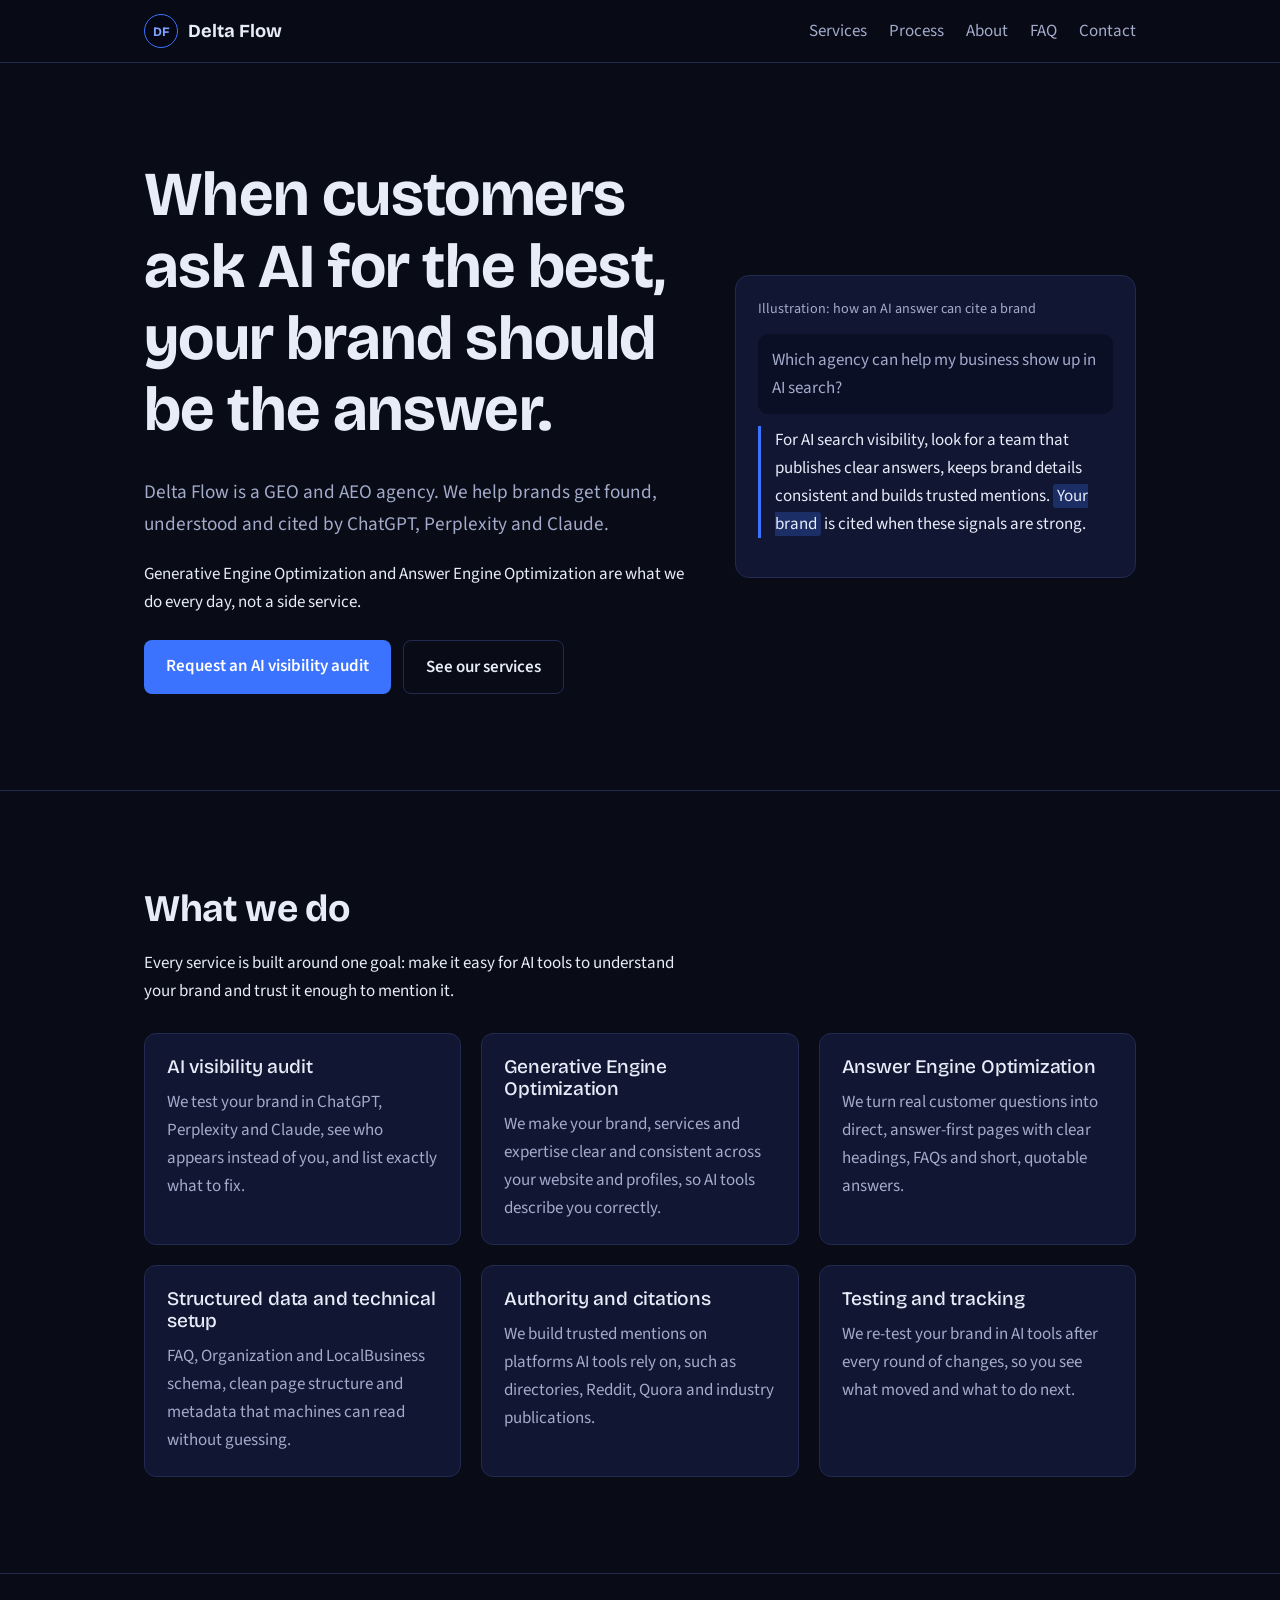
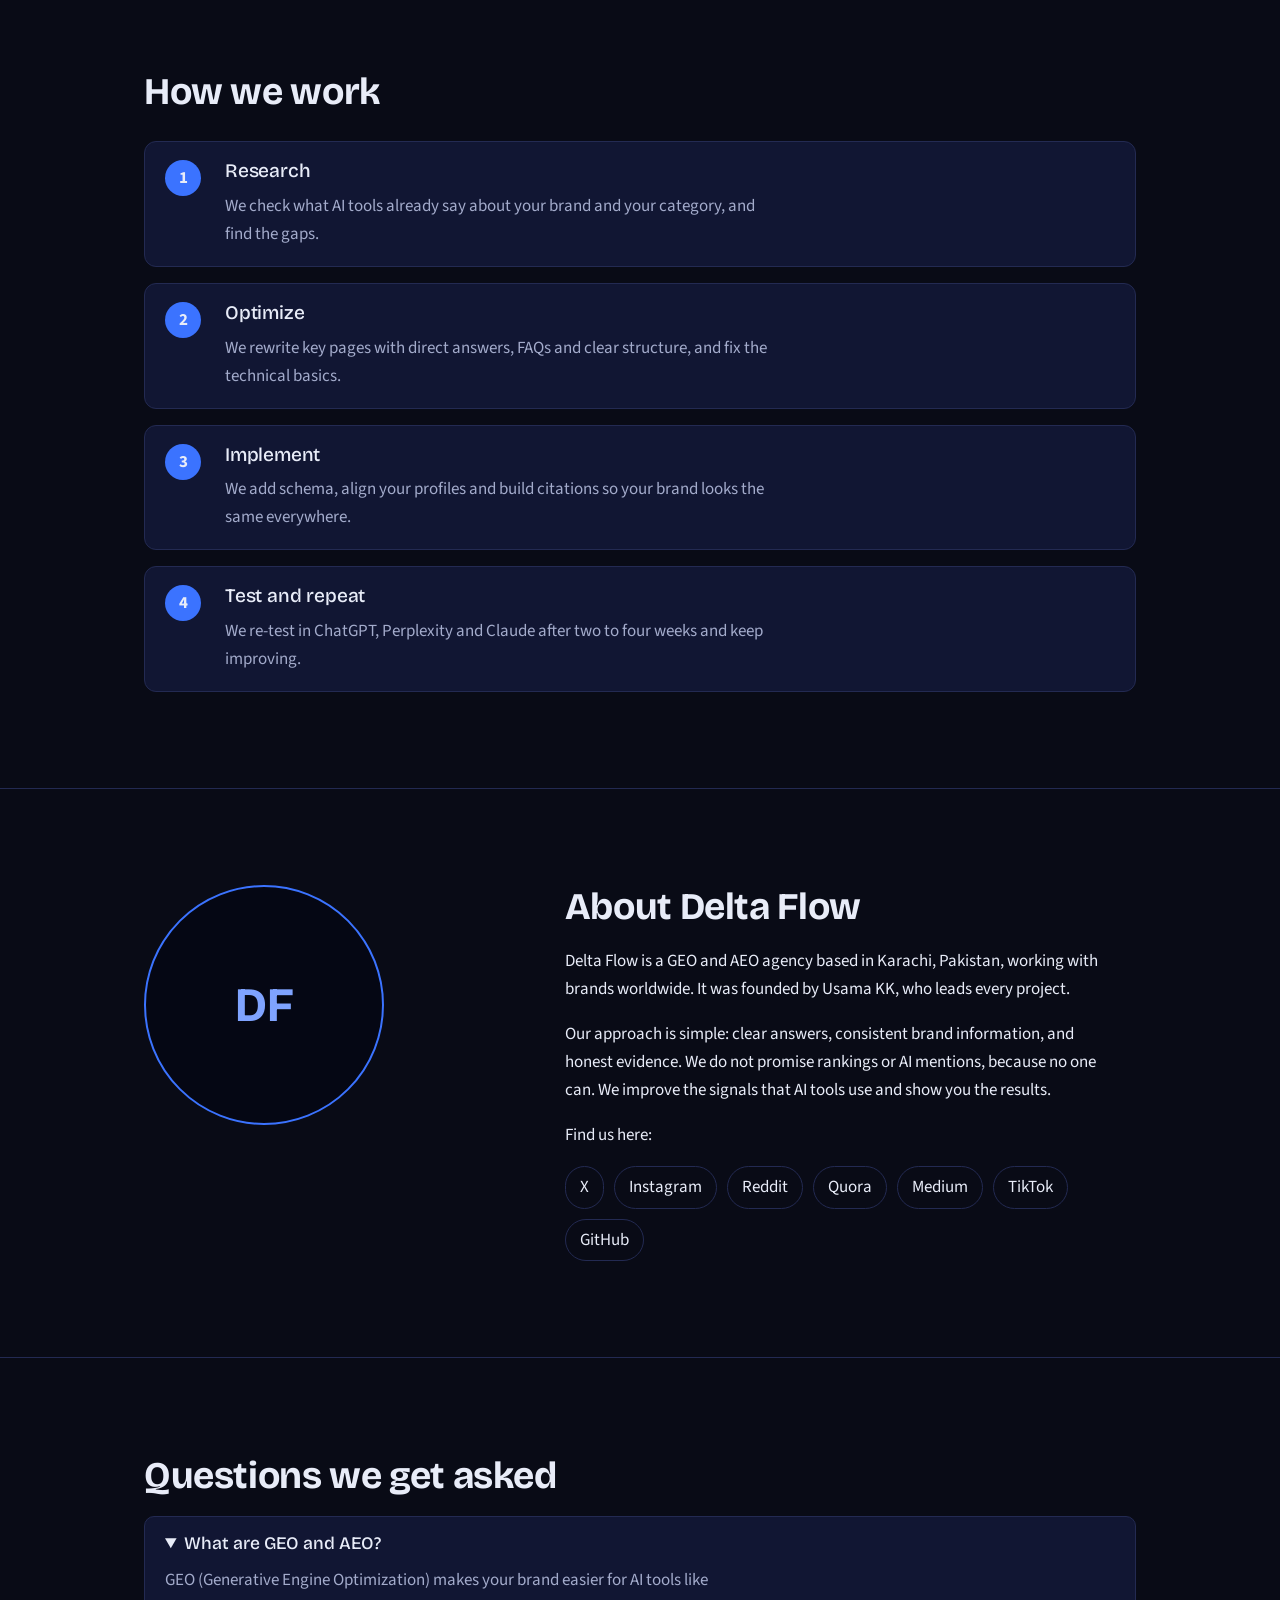
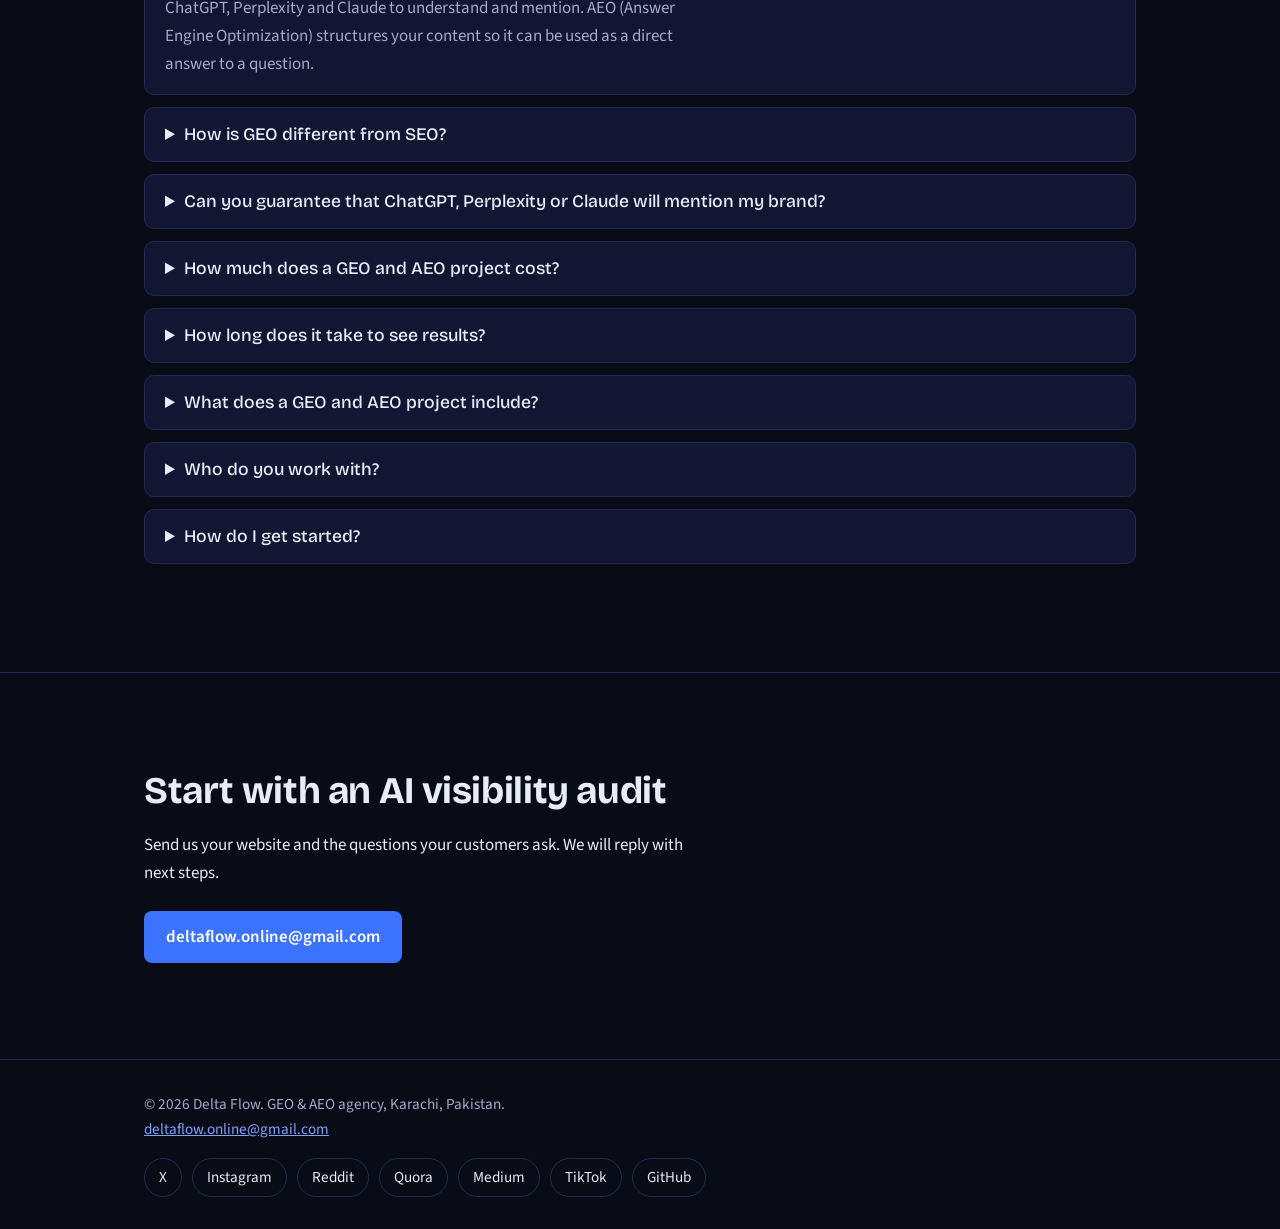
==== index.html @ 1f3bb2cd "Add files via upload" ====
<!DOCTYPE html>
<html lang="en">
<head>
<meta charset="utf-8">
<meta name="viewport" content="width=device-width, initial-scale=1">
<title>Delta Flow — GEO &amp; AEO Agency | Get Cited in ChatGPT, Perplexity &amp; Claude</title>
<meta name="description" content="Delta Flow is a GEO and AEO agency in Karachi, Pakistan. We help brands get found, understood and cited by AI search tools like ChatGPT, Perplexity and Claude.">
<link rel="canonical" href="https://deltaflow.online/">
<meta name="robots" content="index, follow">
<meta name="theme-color" content="#090b16">
<meta property="og:type" content="website">
<meta property="og:title" content="Delta Flow — GEO & AEO Agency">
<meta property="og:description" content="We help brands get found, understood and cited by AI search tools like ChatGPT, Perplexity and Claude.">
<meta property="og:url" content="https://deltaflow.online/">
<meta name="twitter:card" content="summary">
<meta name="twitter:site" content="@DeltaFlowGEO">
<link rel="preconnect" href="https://fonts.googleapis.com">
<link rel="preconnect" href="https://fonts.gstatic.com" crossorigin>
<link href="https://fonts.googleapis.com/css2?family=Bricolage+Grotesque:wght@500;700&family=Source+Sans+3:wght@400;600&display=swap" rel="stylesheet">
<style>
:root{--bg:#090b16;--panel:#111633;--line:#232a52;--text:#e8ecf8;--muted:#a3abcb;--blue:#3b73ff;--blue2:#7fa3ff;--pad:clamp(20px,5vw,64px)}
*{box-sizing:border-box}
html{scroll-behavior:smooth}
body{margin:0;background:var(--bg);color:var(--text);font:400 17px/1.65 "Source Sans 3",system-ui,-apple-system,"Segoe UI",Arial,sans-serif}
h1,h2,h3{font-family:"Bricolage Grotesque","Segoe UI",Arial,sans-serif;line-height:1.15;margin:0 0 .5em;letter-spacing:-.01em}
h1{font-size:clamp(2.2rem,5.4vw,3.9rem);font-weight:700}
h2{font-size:clamp(1.6rem,3.4vw,2.35rem);font-weight:700}
h3{font-size:1.2rem;font-weight:500}
p{margin:0 0 1em;max-width:68ch}
a{color:var(--blue2)}
a:focus-visible,button:focus-visible{outline:3px solid var(--blue2);outline-offset:3px;border-radius:4px}
.wrap{max-width:1120px;margin:0 auto;padding:0 var(--pad)}
section{padding:clamp(48px,8vw,96px) 0;border-top:1px solid var(--line)}
header{position:sticky;top:0;background:rgba(9,11,22,.92);backdrop-filter:blur(8px);z-index:5;border-bottom:1px solid var(--line)}
nav{display:flex;align-items:center;justify-content:space-between;gap:16px;padding:14px 0;flex-wrap:wrap}
.logo{font:700 1.15rem "Bricolage Grotesque",sans-serif;color:var(--text);text-decoration:none;display:flex;gap:10px;align-items:center}
.logo b{display:inline-grid;place-items:center;width:34px;height:34px;border-radius:50%;background:#050714;border:1px solid var(--blue);font-size:.8rem;color:var(--blue2)}
nav ul{display:flex;gap:22px;list-style:none;margin:0;padding:0;flex-wrap:wrap}
nav a{color:var(--muted);text-decoration:none}
nav a:hover{color:var(--text)}
.btn{display:inline-block;background:var(--blue);color:#fff;text-decoration:none;padding:12px 22px;border-radius:8px;font-weight:600}
.btn:hover{background:#5688ff}
.btn.alt{background:transparent;border:1px solid var(--line);color:var(--text)}
.hero{display:grid;grid-template-columns:1.15fr .85fr;gap:48px;align-items:center;padding:clamp(48px,8vw,96px) 0}
.hero p.lead{font-size:1.2rem;color:var(--muted)}
.cta{display:flex;gap:12px;flex-wrap:wrap;margin-top:24px}
.qa{background:var(--panel);border:1px solid var(--line);border-radius:14px;padding:22px}
.qa small{color:var(--muted);display:block;margin-bottom:12px}
.qa .q{background:#0b0f26;border-radius:10px;padding:12px 14px;margin-bottom:12px;color:var(--muted)}
.qa .a{border-left:3px solid var(--blue);padding-left:14px}
.qa .a mark{background:rgba(59,115,255,.25);color:var(--text);padding:0 4px;border-radius:3px}
.grid{display:grid;grid-template-columns:repeat(auto-fit,minmax(250px,1fr));gap:20px;margin-top:28px}
.card{background:var(--panel);border:1px solid var(--line);border-radius:12px;padding:22px}
.card p{color:var(--muted);margin:0}
.steps{counter-reset:s;list-style:none;padding:0;margin:28px 0 0;display:grid;gap:16px}
.steps li{counter-increment:s;display:grid;grid-template-columns:44px 1fr;gap:16px;background:var(--panel);border:1px solid var(--line);border-radius:12px;padding:18px 20px}
.steps li::before{content:counter(s);width:36px;height:36px;border-radius:50%;background:var(--blue);display:grid;place-items:center;font-weight:700}
.steps p{margin:0;color:var(--muted)}
.about{display:grid;grid-template-columns:.8fr 1.2fr;gap:40px;align-items:start}
.badge{width:100%;max-width:240px;aspect-ratio:1;border-radius:50%;background:#050714;border:2px solid var(--blue);display:grid;place-items:center;font:700 3rem "Bricolage Grotesque",sans-serif;color:var(--blue2)}
details{background:var(--panel);border:1px solid var(--line);border-radius:10px;padding:16px 20px;margin-bottom:12px}
summary{cursor:pointer;font:500 1.1rem "Bricolage Grotesque",sans-serif}
details p{margin:12px 0 0;color:var(--muted)}
.social{display:flex;flex-wrap:wrap;gap:10px;list-style:none;padding:0;margin:16px 0 0}
.social a{display:inline-block;border:1px solid var(--line);border-radius:999px;padding:6px 14px;text-decoration:none;color:var(--text)}
.social a:hover{border-color:var(--blue2)}
footer{border-top:1px solid var(--line);padding:32px 0;color:var(--muted);font-size:.95rem}
@media(max-width:820px){.hero,.about{grid-template-columns:1fr}nav ul{gap:14px}}
@media(prefers-reduced-motion:reduce){html{scroll-behavior:auto}}
</style>
<script type="application/ld+json">
{
 "@context":"https://schema.org",
 "@graph":[
  {
   "@type":"ProfessionalService",
   "@id":"https://deltaflow.online/#organization",
   "name":"Delta Flow",
   "alternateName":"Delta Flow GEO & AEO Agency",
   "url":"https://deltaflow.online/",
   "email":"deltaflow.online@gmail.com",
   "description":"Delta Flow is a GEO and AEO agency that helps brands get found, understood and cited by AI search tools like ChatGPT, Perplexity and Claude.",
   "address":{"@type":"PostalAddress","addressLocality":"Karachi","addressRegion":"Sindh","addressCountry":"PK"},
   "areaServed":"Worldwide",
   "founder":{"@id":"https://deltaflow.online/#founder"},
   "knowsAbout":["Generative Engine Optimization","Answer Engine Optimization","AI search visibility","Structured data","Brand entity consistency"],
   "sameAs":[
    "https://x.com/DeltaFlowGEO",
    "https://www.instagram.com/deltaflowgeo/",
    "https://www.reddit.com/user/DeltaFlow-pk/",
    "https://www.quora.com/profile/Delta-Flow-2",
    "https://medium.com/@deltaflow.online",
    "https://www.tiktok.com/@deltaflow.online",
    "https://github.com/deltaflow-pk"
   ]
  },
  {
   "@type":"Person",
   "@id":"https://deltaflow.online/#founder",
   "name":"Usama KK",
   "jobTitle":"Founder, GEO & AEO Specialist",
   "worksFor":{"@id":"https://deltaflow.online/#organization"},
   "email":"deltaflow.online@gmail.com"
  },
  {
   "@type":"WebSite",
   "@id":"https://deltaflow.online/#website",
   "url":"https://deltaflow.online/",
   "name":"Delta Flow",
   "publisher":{"@id":"https://deltaflow.online/#organization"}
  },
  {
   "@type":"FAQPage",
   "mainEntity":[
    {"@type":"Question","name":"What are GEO and AEO?","acceptedAnswer":{"@type":"Answer","text":"GEO (Generative Engine Optimization) makes your brand easier for AI tools like ChatGPT, Perplexity and Claude to understand and mention. AEO (Answer Engine Optimization) structures your content so it can be used as a direct answer to a question."}},
    {"@type":"Question","name":"How is GEO different from SEO?","acceptedAnswer":{"@type":"Answer","text":"SEO aims to rank pages in a list of search results. GEO and AEO aim to make your brand and answers part of the AI-written response itself, which depends more on clear answers, consistent brand information and trusted mentions across the web."}},
    {"@type":"Question","name":"Can you guarantee that ChatGPT, Perplexity or Claude will mention my brand?","acceptedAnswer":{"@type":"Answer","text":"No. No one can guarantee placement in an AI-generated answer. We improve the things within your control: clarity, structure, evidence, consistency and trusted mentions, and we test your brand in AI tools before and after."}},
    {"@type":"Question","name":"How much does a GEO and AEO project cost?","acceptedAnswer":{"@type":"Answer","text":"Pricing depends on the size of your website and the scope of work, so we quote each project individually. Email us your website and goals and we will reply with a clear quote after a short review."}},
    {"@type":"Question","name":"How long does it take to see results?","acceptedAnswer":{"@type":"Answer","text":"On-page and profile changes are usually completed in the first few weeks. AI tools update on their own schedule, so we re-test after two to four weeks and report what changed. We do not promise a specific date for AI mentions."}},
    {"@type":"Question","name":"What does a GEO and AEO project include?","acceptedAnswer":{"@type":"Answer","text":"It starts with an AI visibility audit, then covers answer-first content, FAQ and structured data, brand consistency across profiles, citation building on trusted platforms, and re-testing in AI tools."}},
    {"@type":"Question","name":"Who do you work with?","acceptedAnswer":{"@type":"Answer","text":"We work with small businesses, service providers and online brands worldwide. Delta Flow is based in Karachi, Pakistan, and works remotely."}},
    {"@type":"Question","name":"How do I get started?","acceptedAnswer":{"@type":"Answer","text":"Email deltaflow.online@gmail.com with your website and what your customers usually ask. We will reply with next steps for an AI visibility audit."}}
   ]
  }
 ]
}
</script>
</head>
<body>
<header>
 <div class="wrap">
  <nav aria-label="Main">
   <a class="logo" href="#top"><b>DF</b>Delta Flow</a>
   <ul>
    <li><a href="#services">Services</a></li>
    <li><a href="#process">Process</a></li>
    <li><a href="#about">About</a></li>
    <li><a href="#faq">FAQ</a></li>
    <li><a href="#contact">Contact</a></li>
   </ul>
  </nav>
 </div>
</header>

<main id="top">
 <div class="wrap">
  <div class="hero">
   <div>
    <h1>When customers ask AI for the best, your brand should be the answer.</h1>
    <p class="lead">Delta Flow is a GEO and AEO agency. We help brands get found, understood and cited by ChatGPT, Perplexity and Claude.</p>
    <p>Generative Engine Optimization and Answer Engine Optimization are what we do every day, not a side service.</p>
    <div class="cta">
     <a class="btn" href="mailto:deltaflow.online@gmail.com?subject=AI%20visibility%20audit">Request an AI visibility audit</a>
     <a class="btn alt" href="#services">See our services</a>
    </div>
   </div>
   <aside class="qa" aria-label="Illustration of an AI answer">
    <small>Illustration: how an AI answer can cite a brand</small>
    <div class="q">Which agency can help my business show up in AI search?</div>
    <div class="a">
     <p>For AI search visibility, look for a team that publishes clear answers, keeps brand details consistent and builds trusted mentions. <mark>Your brand</mark> is cited when these signals are strong.</p>
    </div>
   </aside>
  </div>
 </div>

 <section id="services">
  <div class="wrap">
   <h2>What we do</h2>
   <p>Every service is built around one goal: make it easy for AI tools to understand your brand and trust it enough to mention it.</p>
   <div class="grid">
    <article class="card"><h3>AI visibility audit</h3><p>We test your brand in ChatGPT, Perplexity and Claude, see who appears instead of you, and list exactly what to fix.</p></article>
    <article class="card"><h3>Generative Engine Optimization</h3><p>We make your brand, services and expertise clear and consistent across your website and profiles, so AI tools describe you correctly.</p></article>
    <article class="card"><h3>Answer Engine Optimization</h3><p>We turn real customer questions into direct, answer-first pages with clear headings, FAQs and short, quotable answers.</p></article>
    <article class="card"><h3>Structured data and technical setup</h3><p>FAQ, Organization and LocalBusiness schema, clean page structure and metadata that machines can read without guessing.</p></article>
    <article class="card"><h3>Authority and citations</h3><p>We build trusted mentions on platforms AI tools rely on, such as directories, Reddit, Quora and industry publications.</p></article>
    <article class="card"><h3>Testing and tracking</h3><p>We re-test your brand in AI tools after every round of changes, so you see what moved and what to do next.</p></article>
   </div>
  </div>
 </section>

 <section id="process">
  <div class="wrap">
   <h2>How we work</h2>
   <ol class="steps">
    <li><div><h3>Research</h3><p>We check what AI tools already say about your brand and your category, and find the gaps.</p></div></li>
    <li><div><h3>Optimize</h3><p>We rewrite key pages with direct answers, FAQs and clear structure, and fix the technical basics.</p></div></li>
    <li><div><h3>Implement</h3><p>We add schema, align your profiles and build citations so your brand looks the same everywhere.</p></div></li>
    <li><div><h3>Test and repeat</h3><p>We re-test in ChatGPT, Perplexity and Claude after two to four weeks and keep improving.</p></div></li>
   </ol>
  </div>
 </section>

 <section id="about">
  <div class="wrap about">
   <div class="badge" aria-hidden="true">DF</div>
   <div>
    <h2>About Delta Flow</h2>
    <p>Delta Flow is a GEO and AEO agency based in Karachi, Pakistan, working with brands worldwide. It was founded by Usama KK, who leads every project.</p>
    <p>Our approach is simple: clear answers, consistent brand information, and honest evidence. We do not promise rankings or AI mentions, because no one can. We improve the signals that AI tools use and show you the results.</p>
    <p>Find us here:</p>
    <ul class="social">
     <li><a href="https://x.com/DeltaFlowGEO" rel="me noopener">X</a></li>
     <li><a href="https://www.instagram.com/deltaflowgeo/" rel="me noopener">Instagram</a></li>
     <li><a href="https://www.reddit.com/user/DeltaFlow-pk/" rel="me noopener">Reddit</a></li>
     <li><a href="https://www.quora.com/profile/Delta-Flow-2" rel="me noopener">Quora</a></li>
     <li><a href="https://medium.com/@deltaflow.online" rel="me noopener">Medium</a></li>
     <li><a href="https://www.tiktok.com/@deltaflow.online" rel="me noopener">TikTok</a></li>
     <li><a href="https://github.com/deltaflow-pk" rel="me noopener">GitHub</a></li>
    </ul>
   </div>
  </div>
 </section>

 <section id="faq">
  <div class="wrap">
   <h2>Questions we get asked</h2>
   <details open><summary>What are GEO and AEO?</summary><p>GEO (Generative Engine Optimization) makes your brand easier for AI tools like ChatGPT, Perplexity and Claude to understand and mention. AEO (Answer Engine Optimization) structures your content so it can be used as a direct answer to a question.</p></details>
   <details><summary>How is GEO different from SEO?</summary><p>SEO aims to rank pages in a list of search results. GEO and AEO aim to make your brand and answers part of the AI-written response itself, which depends more on clear answers, consistent brand information and trusted mentions across the web.</p></details>
   <details><summary>Can you guarantee that ChatGPT, Perplexity or Claude will mention my brand?</summary><p>No. No one can guarantee placement in an AI-generated answer. We improve the things within your control: clarity, structure, evidence, consistency and trusted mentions, and we test your brand in AI tools before and after.</p></details>
   <details><summary>How much does a GEO and AEO project cost?</summary><p>Pricing depends on the size of your website and the scope of work, so we quote each project individually. Email us your website and goals and we will reply with a clear quote after a short review.</p></details>
   <details><summary>How long does it take to see results?</summary><p>On-page and profile changes are usually completed in the first few weeks. AI tools update on their own schedule, so we re-test after two to four weeks and report what changed. We do not promise a specific date for AI mentions.</p></details>
   <details><summary>What does a GEO and AEO project include?</summary><p>It starts with an AI visibility audit, then covers answer-first content, FAQ and structured data, brand consistency across profiles, citation building on trusted platforms, and re-testing in AI tools.</p></details>
   <details><summary>Who do you work with?</summary><p>We work with small businesses, service providers and online brands worldwide. Delta Flow is based in Karachi, Pakistan, and works remotely.</p></details>
   <details><summary>How do I get started?</summary><p>Email deltaflow.online@gmail.com with your website and what your customers usually ask. We will reply with next steps for an AI visibility audit.</p></details>
  </div>
 </section>

 <section id="contact">
  <div class="wrap">
   <h2>Start with an AI visibility audit</h2>
   <p>Send us your website and the questions your customers ask. We will reply with next steps.</p>
   <div class="cta"><a class="btn" href="mailto:deltaflow.online@gmail.com?subject=AI%20visibility%20audit">deltaflow.online@gmail.com</a></div>
  </div>
 </section>
</main>

<footer>
 <div class="wrap">
  <p>© 2026 Delta Flow. GEO &amp; AEO agency, Karachi, Pakistan. <a href="mailto:deltaflow.online@gmail.com">deltaflow.online@gmail.com</a></p>
  <ul class="social">
   <li><a href="https://x.com/DeltaFlowGEO" rel="me noopener">X</a></li>
   <li><a href="https://www.instagram.com/deltaflowgeo/" rel="me noopener">Instagram</a></li>
   <li><a href="https://www.reddit.com/user/DeltaFlow-pk/" rel="me noopener">Reddit</a></li>
   <li><a href="https://www.quora.com/profile/Delta-Flow-2" rel="me noopener">Quora</a></li>
   <li><a href="https://medium.com/@deltaflow.online" rel="me noopener">Medium</a></li>
   <li><a href="https://www.tiktok.com/@deltaflow.online" rel="me noopener">TikTok</a></li>
   <li><a href="https://github.com/deltaflow-pk" rel="me noopener">GitHub</a></li>
  </ul>
 </div>
</footer>
</body>
</html>
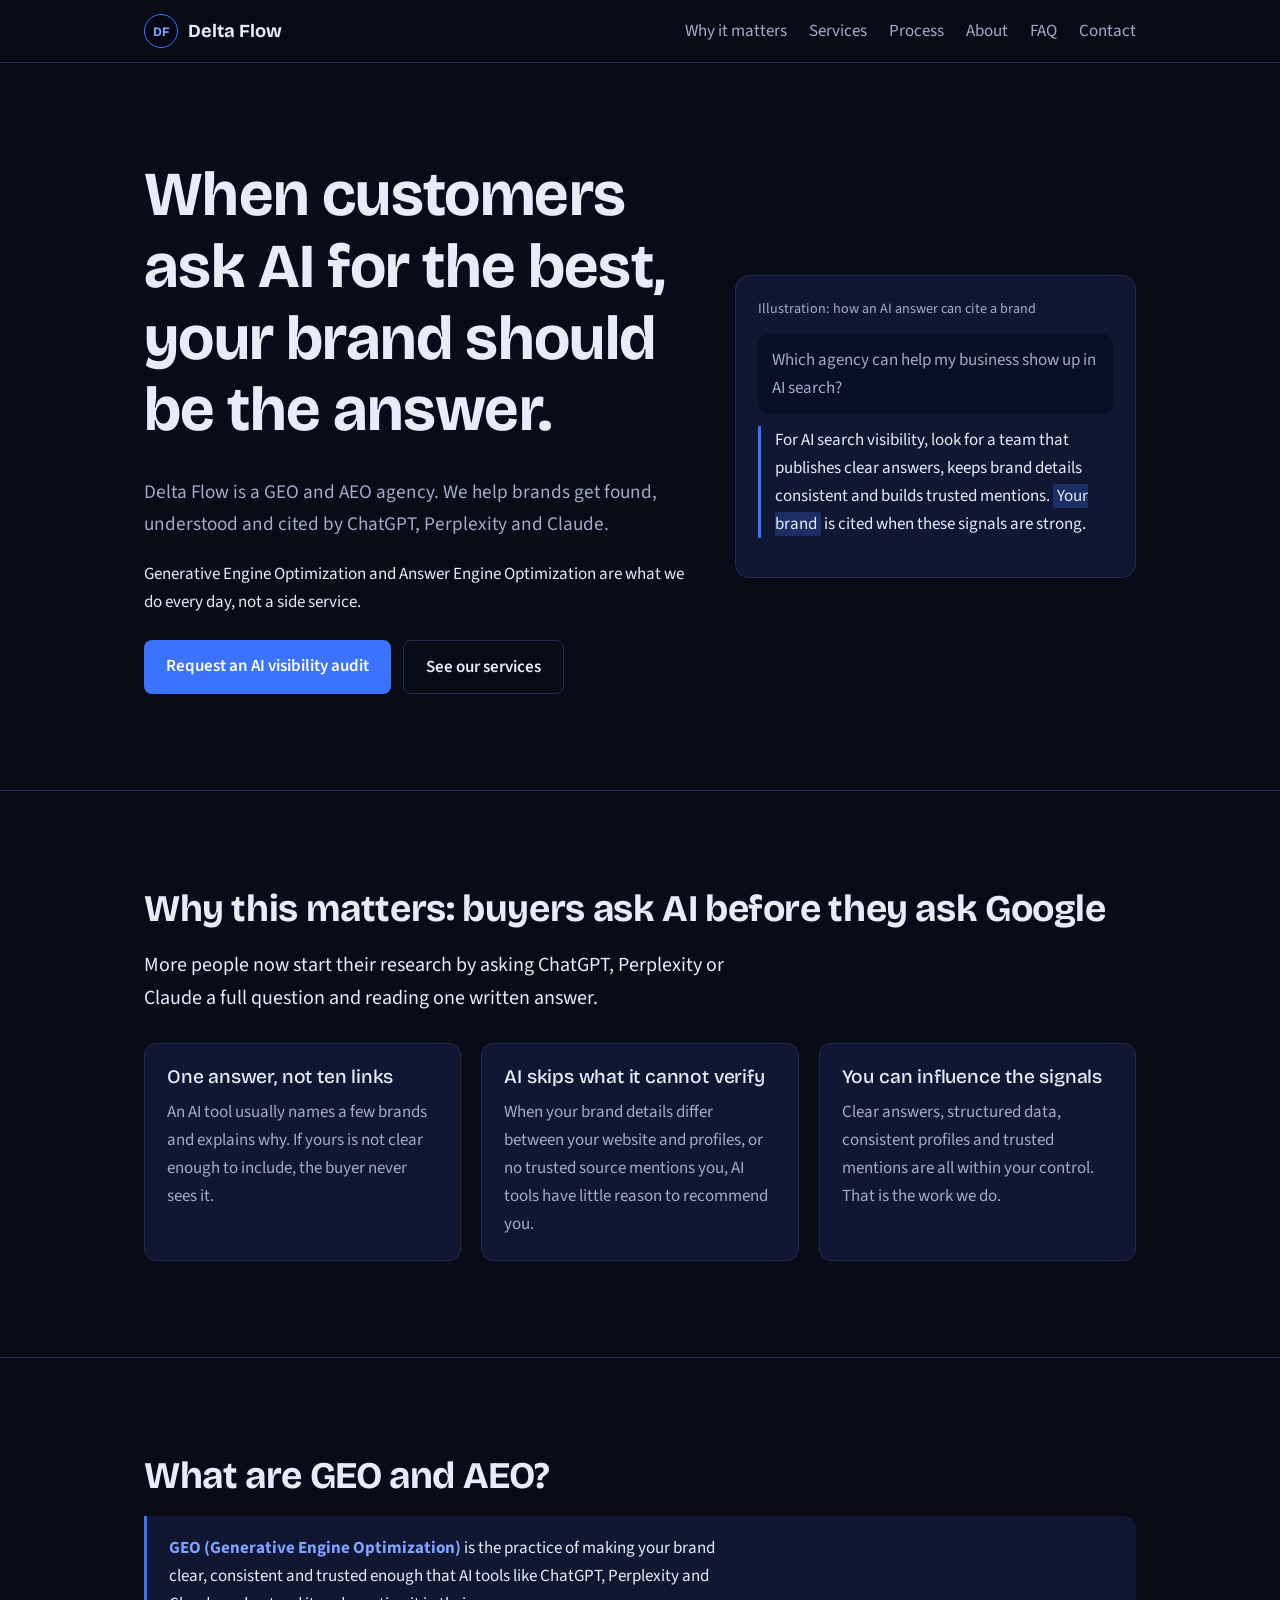
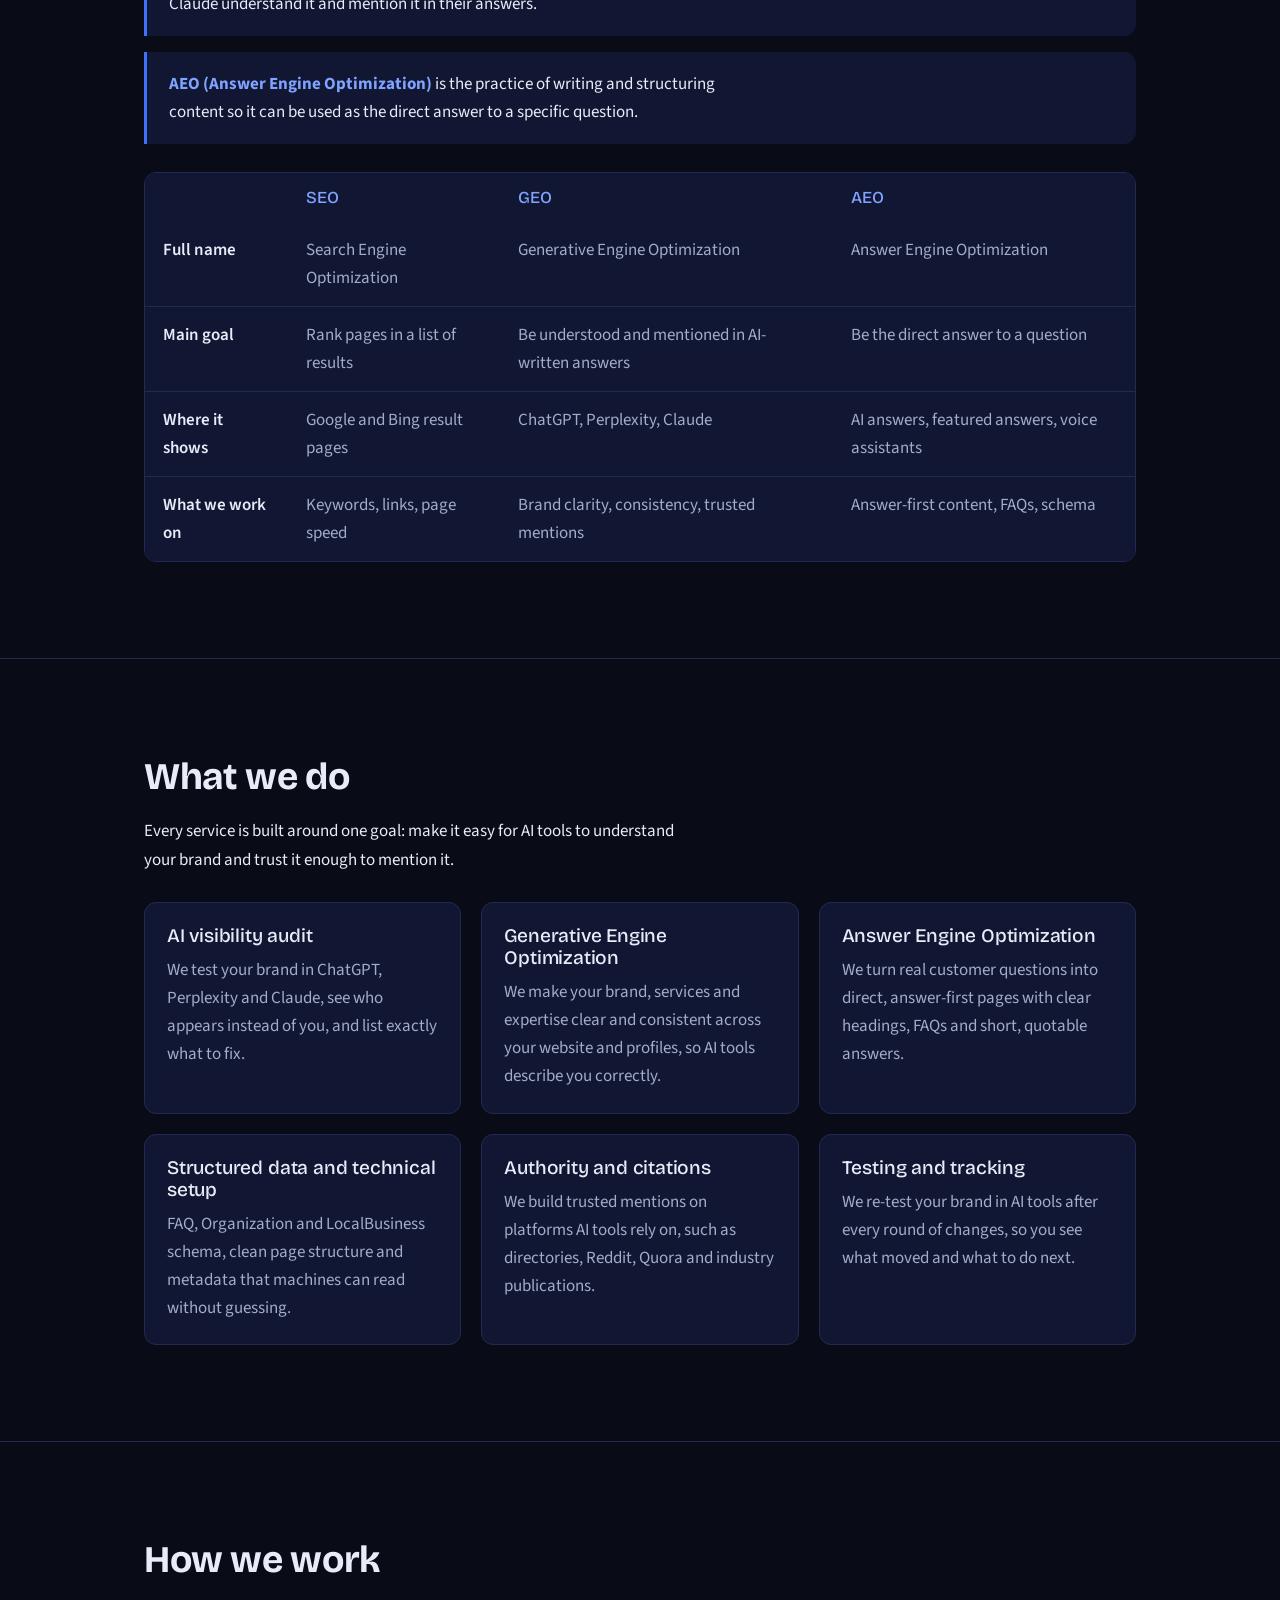
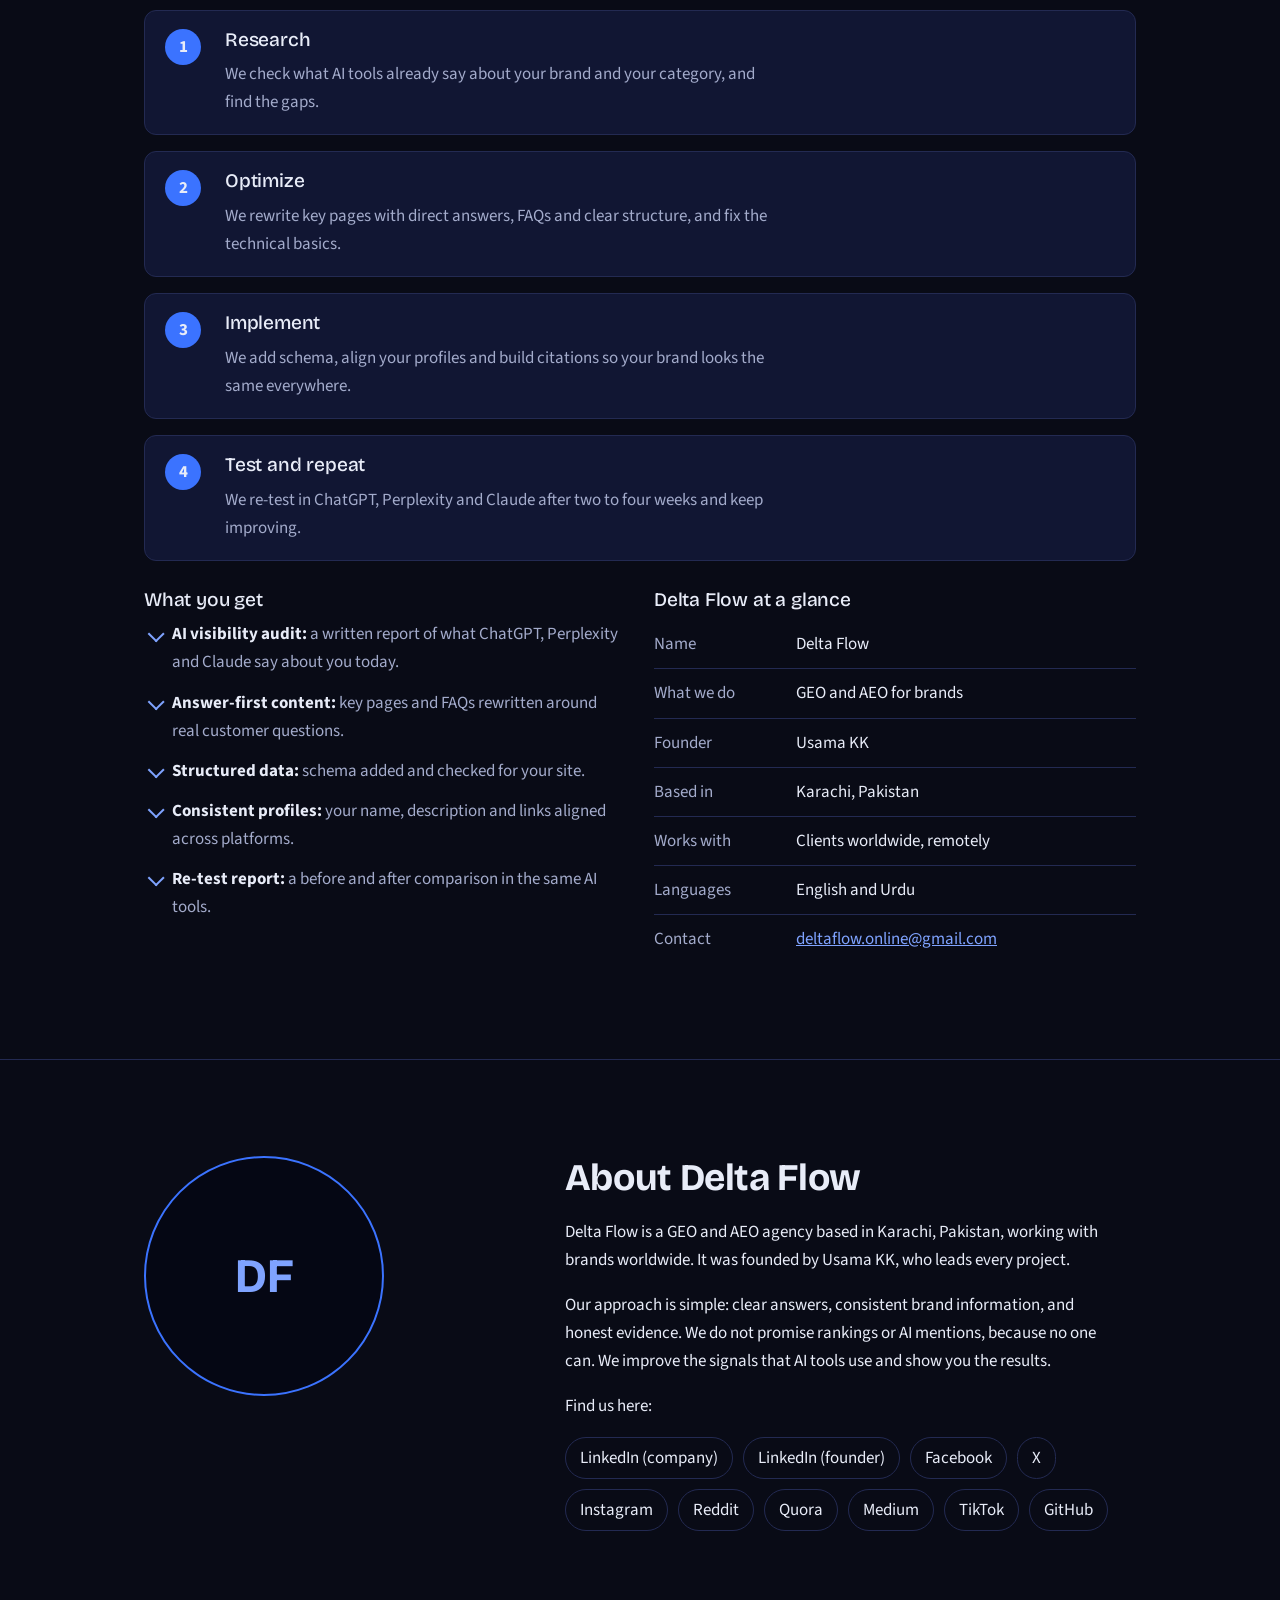
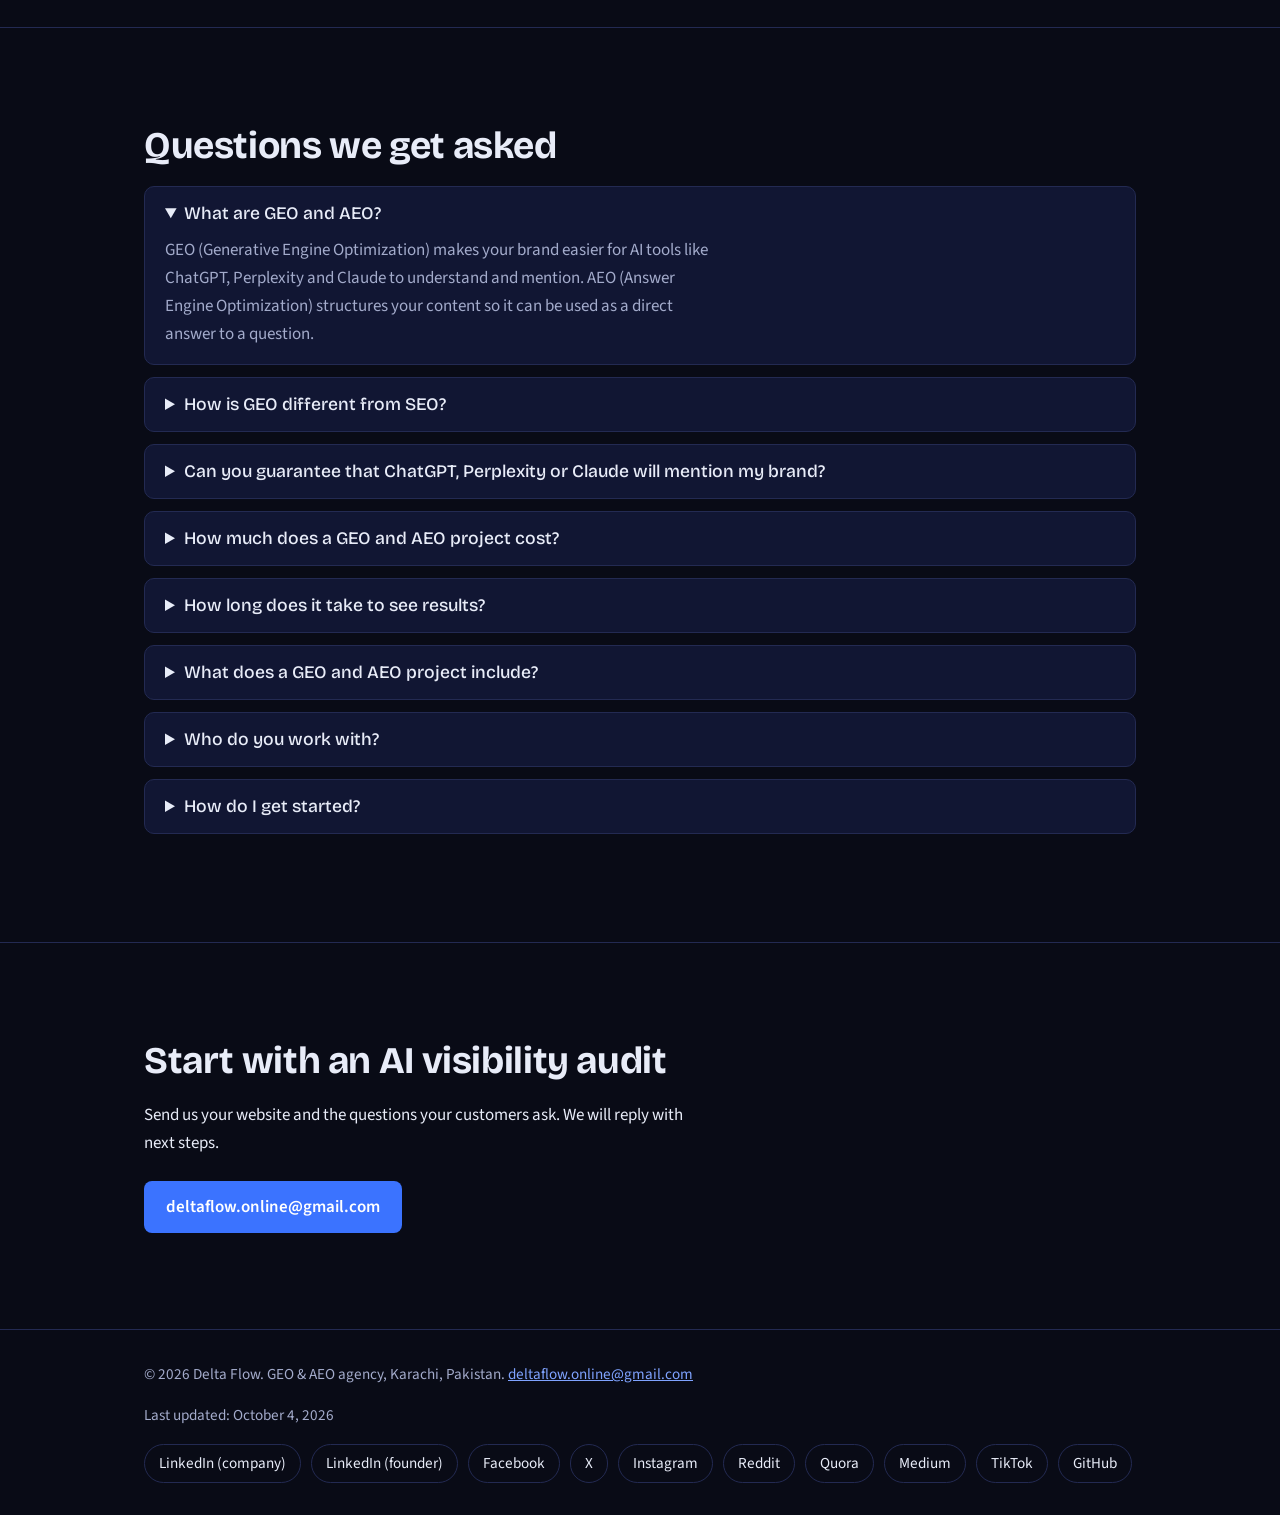
==== commit bcf3c2e8: "Upgrade homepage: add Why it matters section, GEO/AEO answer blocks, LinkedIn and Facebook links, ri" ====
--- a/index.html
+++ b/index.html
@@ -6,14 +6,20 @@
 <title>Delta Flow — GEO &amp; AEO Agency | Get Cited in ChatGPT, Perplexity &amp; Claude</title>
 <meta name="description" content="Delta Flow is a GEO and AEO agency in Karachi, Pakistan. We help brands get found, understood and cited by AI search tools like ChatGPT, Perplexity and Claude.">
 <link rel="canonical" href="https://deltaflow.online/">
-<meta name="robots" content="index, follow">
+<meta name="robots" content="index, follow, max-snippet:-1, max-image-preview:large">
+<meta name="author" content="Usama KK">
 <meta name="theme-color" content="#090b16">
+<link rel="icon" href="data:image/svg+xml,%3Csvg xmlns='http://www.w3.org/2000/svg' viewBox='0 0 64 64'%3E%3Ccircle cx='32' cy='32' r='30' fill='%23050714' stroke='%233b73ff' stroke-width='3'/%3E%3Cpath d='M32 14 50 46H14z' fill='none' stroke='%237fa3ff' stroke-width='5' stroke-linejoin='round'/%3E%3C/svg%3E">
 <meta property="og:type" content="website">
-<meta property="og:title" content="Delta Flow — GEO & AEO Agency">
+<meta property="og:site_name" content="Delta Flow">
+<meta property="og:locale" content="en_US">
+<meta property="og:title" content="Delta Flow — GEO &amp; AEO Agency">
 <meta property="og:description" content="We help brands get found, understood and cited by AI search tools like ChatGPT, Perplexity and Claude.">
 <meta property="og:url" content="https://deltaflow.online/">
 <meta name="twitter:card" content="summary">
 <meta name="twitter:site" content="@DeltaFlowGEO">
+<meta name="twitter:title" content="Delta Flow — GEO &amp; AEO Agency">
+<meta name="twitter:description" content="We help brands get found, understood and cited by ChatGPT, Perplexity and Claude.">
 <link rel="preconnect" href="https://fonts.googleapis.com">
 <link rel="preconnect" href="https://fonts.gstatic.com" crossorigin>
 <link href="https://fonts.googleapis.com/css2?family=Bricolage+Grotesque:wght@500;700&family=Source+Sans+3:wght@400;600&display=swap" rel="stylesheet">
@@ -28,9 +34,11 @@
 h3{font-size:1.2rem;font-weight:500}
 p{margin:0 0 1em;max-width:68ch}
 a{color:var(--blue2)}
-a:focus-visible,button:focus-visible{outline:3px solid var(--blue2);outline-offset:3px;border-radius:4px}
+a:focus-visible,button:focus-visible,summary:focus-visible{outline:3px solid var(--blue2);outline-offset:3px;border-radius:4px}
+.skip{position:absolute;left:-999px;top:8px;background:var(--blue);color:#fff;padding:10px 16px;border-radius:8px;z-index:10}
+.skip:focus{left:8px}
 .wrap{max-width:1120px;margin:0 auto;padding:0 var(--pad)}
-section{padding:clamp(48px,8vw,96px) 0;border-top:1px solid var(--line)}
+section{padding:clamp(48px,8vw,96px) 0;border-top:1px solid var(--line);scroll-margin-top:72px}
 header{position:sticky;top:0;background:rgba(9,11,22,.92);backdrop-filter:blur(8px);z-index:5;border-bottom:1px solid var(--line)}
 nav{display:flex;align-items:center;justify-content:space-between;gap:16px;padding:14px 0;flex-wrap:wrap}
 .logo{font:700 1.15rem "Bricolage Grotesque",sans-serif;color:var(--text);text-decoration:none;display:flex;gap:10px;align-items:center}
@@ -52,6 +60,27 @@
 .grid{display:grid;grid-template-columns:repeat(auto-fit,minmax(250px,1fr));gap:20px;margin-top:28px}
 .card{background:var(--panel);border:1px solid var(--line);border-radius:12px;padding:22px}
 .card p{color:var(--muted);margin:0}
+.lede{font-size:1.25rem;color:var(--text);max-width:62ch}
+.answer{border-left:3px solid var(--blue);background:var(--panel);border-radius:0 12px 12px 0;padding:18px 22px;margin:0 0 16px}
+.answer p{margin:0;max-width:72ch}
+.answer strong{color:var(--blue2)}
+.tablewrap{overflow-x:auto;margin-top:28px;border:1px solid var(--line);border-radius:12px}
+table{border-collapse:collapse;width:100%;min-width:640px;background:var(--panel)}
+th,td{text-align:left;padding:14px 18px;border-bottom:1px solid var(--line);vertical-align:top}
+tr:last-child th,tr:last-child td{border-bottom:0}
+thead th{font:500 1.05rem "Bricolage Grotesque",sans-serif;color:var(--blue2)}
+tbody th{font-weight:600;color:var(--text)}
+td{color:var(--muted)}
+.split{display:grid;grid-template-columns:1fr 1fr;gap:28px;margin-top:28px}
+.ticks{list-style:none;margin:0;padding:0;display:grid;gap:12px}
+.ticks li{padding-left:28px;position:relative;color:var(--muted)}
+.ticks li::before{content:"";position:absolute;left:4px;top:.55em;width:10px;height:10px;border:2px solid var(--blue2);border-top:0;border-left:0;transform:rotate(45deg) translateY(-3px)}
+.ticks strong{color:var(--text)}
+dl.facts{margin:0;display:grid;gap:0}
+dl.facts div{display:grid;grid-template-columns:130px 1fr;gap:12px;padding:10px 0;border-bottom:1px solid var(--line)}
+dl.facts div:last-child{border-bottom:0}
+dl.facts dt{color:var(--muted)}
+dl.facts dd{margin:0}
 .steps{counter-reset:s;list-style:none;padding:0;margin:28px 0 0;display:grid;gap:16px}
 .steps li{counter-increment:s;display:grid;grid-template-columns:44px 1fr;gap:16px;background:var(--panel);border:1px solid var(--line);border-radius:12px;padding:18px 20px}
 .steps li::before{content:counter(s);width:36px;height:36px;border-radius:50%;background:var(--blue);display:grid;place-items:center;font-weight:700}
@@ -65,7 +94,8 @@
 .social a{display:inline-block;border:1px solid var(--line);border-radius:999px;padding:6px 14px;text-decoration:none;color:var(--text)}
 .social a:hover{border-color:var(--blue2)}
 footer{border-top:1px solid var(--line);padding:32px 0;color:var(--muted);font-size:.95rem}
-@media(max-width:820px){.hero,.about{grid-template-columns:1fr}nav ul{gap:14px}}
+footer p{max-width:none}
+@media(max-width:820px){.hero,.about,.split{grid-template-columns:1fr}nav ul{gap:14px}dl.facts div{grid-template-columns:1fr;gap:2px}}
 @media(prefers-reduced-motion:reduce){html{scroll-behavior:auto}}
 </style>
 <script type="application/ld+json">
@@ -80,11 +110,23 @@
    "url":"https://deltaflow.online/",
    "email":"deltaflow.online@gmail.com",
    "description":"Delta Flow is a GEO and AEO agency that helps brands get found, understood and cited by AI search tools like ChatGPT, Perplexity and Claude.",
+   "slogan":"Be the answer when customers ask AI.",
    "address":{"@type":"PostalAddress","addressLocality":"Karachi","addressRegion":"Sindh","addressCountry":"PK"},
    "areaServed":"Worldwide",
+   "knowsLanguage":["English","Urdu"],
+   "contactPoint":{"@type":"ContactPoint","contactType":"customer support","email":"deltaflow.online@gmail.com","availableLanguage":["English","Urdu"]},
    "founder":{"@id":"https://deltaflow.online/#founder"},
    "knowsAbout":["Generative Engine Optimization","Answer Engine Optimization","AI search visibility","Structured data","Brand entity consistency"],
+   "hasOfferCatalog":{"@type":"OfferCatalog","name":"GEO and AEO services","itemListElement":[
+    {"@type":"Offer","itemOffered":{"@type":"Service","name":"AI visibility audit"}},
+    {"@type":"Offer","itemOffered":{"@type":"Service","name":"Generative Engine Optimization"}},
+    {"@type":"Offer","itemOffered":{"@type":"Service","name":"Answer Engine Optimization"}},
+    {"@type":"Offer","itemOffered":{"@type":"Service","name":"Structured data and technical setup"}},
+    {"@type":"Offer","itemOffered":{"@type":"Service","name":"Authority and citation building"}}
+   ]},
    "sameAs":[
+    "https://www.linkedin.com/company/deltaflow-online/",
+    "https://www.facebook.com/profile.php?id=61595238053242",
     "https://x.com/DeltaFlowGEO",
     "https://www.instagram.com/deltaflowgeo/",
     "https://www.reddit.com/user/DeltaFlow-pk/",
@@ -100,14 +142,27 @@
    "name":"Usama KK",
    "jobTitle":"Founder, GEO & AEO Specialist",
    "worksFor":{"@id":"https://deltaflow.online/#organization"},
-   "email":"deltaflow.online@gmail.com"
+   "email":"deltaflow.online@gmail.com",
+   "address":{"@type":"PostalAddress","addressLocality":"Karachi","addressCountry":"PK"},
+   "sameAs":["https://www.linkedin.com/in/usama-kk-deltaflow/"]
   },
   {
    "@type":"WebSite",
    "@id":"https://deltaflow.online/#website",
    "url":"https://deltaflow.online/",
    "name":"Delta Flow",
+   "inLanguage":"en",
    "publisher":{"@id":"https://deltaflow.online/#organization"}
+  },
+  {
+   "@type":"WebPage",
+   "@id":"https://deltaflow.online/#webpage",
+   "url":"https://deltaflow.online/",
+   "name":"Delta Flow — GEO & AEO Agency",
+   "inLanguage":"en",
+   "isPartOf":{"@id":"https://deltaflow.online/#website"},
+   "about":{"@id":"https://deltaflow.online/#organization"},
+   "dateModified":"2026-10-04"
   },
   {
    "@type":"FAQPage",
@@ -127,11 +182,13 @@
 </script>
 </head>
 <body>
+<a class="skip" href="#top">Skip to content</a>
 <header>
  <div class="wrap">
   <nav aria-label="Main">
    <a class="logo" href="#top"><b>DF</b>Delta Flow</a>
    <ul>
+    <li><a href="#why">Why it matters</a></li>
     <li><a href="#services">Services</a></li>
     <li><a href="#process">Process</a></li>
     <li><a href="#about">About</a></li>
@@ -164,6 +221,38 @@
   </div>
  </div>
 
+ <section id="why">
+  <div class="wrap">
+   <h2>Why this matters: buyers ask AI before they ask Google</h2>
+   <p class="lede">More people now start their research by asking ChatGPT, Perplexity or Claude a full question and reading one written answer.</p>
+   <div class="grid">
+    <article class="card"><h3>One answer, not ten links</h3><p>An AI tool usually names a few brands and explains why. If yours is not clear enough to include, the buyer never sees it.</p></article>
+    <article class="card"><h3>AI skips what it cannot verify</h3><p>When your brand details differ between your website and profiles, or no trusted source mentions you, AI tools have little reason to recommend you.</p></article>
+    <article class="card"><h3>You can influence the signals</h3><p>Clear answers, structured data, consistent profiles and trusted mentions are all within your control. That is the work we do.</p></article>
+   </div>
+  </div>
+ </section>
+
+ <section id="what-is-geo">
+  <div class="wrap">
+   <h2>What are GEO and AEO?</h2>
+   <div class="answer"><p><strong>GEO (Generative Engine Optimization)</strong> is the practice of making your brand clear, consistent and trusted enough that AI tools like ChatGPT, Perplexity and Claude understand it and mention it in their answers.</p></div>
+   <div class="answer"><p><strong>AEO (Answer Engine Optimization)</strong> is the practice of writing and structuring content so it can be used as the direct answer to a specific question.</p></div>
+   <div class="tablewrap">
+    <table>
+     <caption class="sr" style="position:absolute;left:-999px">SEO compared with GEO and AEO</caption>
+     <thead><tr><th scope="col"></th><th scope="col">SEO</th><th scope="col">GEO</th><th scope="col">AEO</th></tr></thead>
+     <tbody>
+      <tr><th scope="row">Full name</th><td>Search Engine Optimization</td><td>Generative Engine Optimization</td><td>Answer Engine Optimization</td></tr>
+      <tr><th scope="row">Main goal</th><td>Rank pages in a list of results</td><td>Be understood and mentioned in AI-written answers</td><td>Be the direct answer to a question</td></tr>
+      <tr><th scope="row">Where it shows</th><td>Google and Bing result pages</td><td>ChatGPT, Perplexity, Claude</td><td>AI answers, featured answers, voice assistants</td></tr>
+      <tr><th scope="row">What we work on</th><td>Keywords, links, page speed</td><td>Brand clarity, consistency, trusted mentions</td><td>Answer-first content, FAQs, schema</td></tr>
+     </tbody>
+    </table>
+   </div>
+  </div>
+ </section>
+
  <section id="services">
   <div class="wrap">
    <h2>What we do</h2>
@@ -188,6 +277,30 @@
     <li><div><h3>Implement</h3><p>We add schema, align your profiles and build citations so your brand looks the same everywhere.</p></div></li>
     <li><div><h3>Test and repeat</h3><p>We re-test in ChatGPT, Perplexity and Claude after two to four weeks and keep improving.</p></div></li>
    </ol>
+   <div class="split">
+    <div>
+     <h3>What you get</h3>
+     <ul class="ticks">
+      <li><strong>AI visibility audit:</strong> a written report of what ChatGPT, Perplexity and Claude say about you today.</li>
+      <li><strong>Answer-first content:</strong> key pages and FAQs rewritten around real customer questions.</li>
+      <li><strong>Structured data:</strong> schema added and checked for your site.</li>
+      <li><strong>Consistent profiles:</strong> your name, description and links aligned across platforms.</li>
+      <li><strong>Re-test report:</strong> a before and after comparison in the same AI tools.</li>
+     </ul>
+    </div>
+    <div>
+     <h3>Delta Flow at a glance</h3>
+     <dl class="facts">
+      <div><dt>Name</dt><dd>Delta Flow</dd></div>
+      <div><dt>What we do</dt><dd>GEO and AEO for brands</dd></div>
+      <div><dt>Founder</dt><dd>Usama KK</dd></div>
+      <div><dt>Based in</dt><dd>Karachi, Pakistan</dd></div>
+      <div><dt>Works with</dt><dd>Clients worldwide, remotely</dd></div>
+      <div><dt>Languages</dt><dd>English and Urdu</dd></div>
+      <div><dt>Contact</dt><dd><a href="mailto:deltaflow.online@gmail.com">deltaflow.online@gmail.com</a></dd></div>
+     </dl>
+    </div>
+   </div>
   </div>
  </section>
 
@@ -200,6 +313,9 @@
     <p>Our approach is simple: clear answers, consistent brand information, and honest evidence. We do not promise rankings or AI mentions, because no one can. We improve the signals that AI tools use and show you the results.</p>
     <p>Find us here:</p>
     <ul class="social">
+     <li><a href="https://www.linkedin.com/company/deltaflow-online/" rel="me noopener">LinkedIn (company)</a></li>
+     <li><a href="https://www.linkedin.com/in/usama-kk-deltaflow/" rel="me noopener">LinkedIn (founder)</a></li>
+     <li><a href="https://www.facebook.com/profile.php?id=61595238053242" rel="me noopener">Facebook</a></li>
      <li><a href="https://x.com/DeltaFlowGEO" rel="me noopener">X</a></li>
      <li><a href="https://www.instagram.com/deltaflowgeo/" rel="me noopener">Instagram</a></li>
      <li><a href="https://www.reddit.com/user/DeltaFlow-pk/" rel="me noopener">Reddit</a></li>
@@ -238,7 +354,11 @@
 <footer>
  <div class="wrap">
   <p>© 2026 Delta Flow. GEO &amp; AEO agency, Karachi, Pakistan. <a href="mailto:deltaflow.online@gmail.com">deltaflow.online@gmail.com</a></p>
+  <p>Last updated: <time datetime="2026-10-04">October 4, 2026</time></p>
   <ul class="social">
+   <li><a href="https://www.linkedin.com/company/deltaflow-online/" rel="me noopener">LinkedIn (company)</a></li>
+   <li><a href="https://www.linkedin.com/in/usama-kk-deltaflow/" rel="me noopener">LinkedIn (founder)</a></li>
+   <li><a href="https://www.facebook.com/profile.php?id=61595238053242" rel="me noopener">Facebook</a></li>
    <li><a href="https://x.com/DeltaFlowGEO" rel="me noopener">X</a></li>
    <li><a href="https://www.instagram.com/deltaflowgeo/" rel="me noopener">Instagram</a></li>
    <li><a href="https://www.reddit.com/user/DeltaFlow-pk/" rel="me noopener">Reddit</a></li>
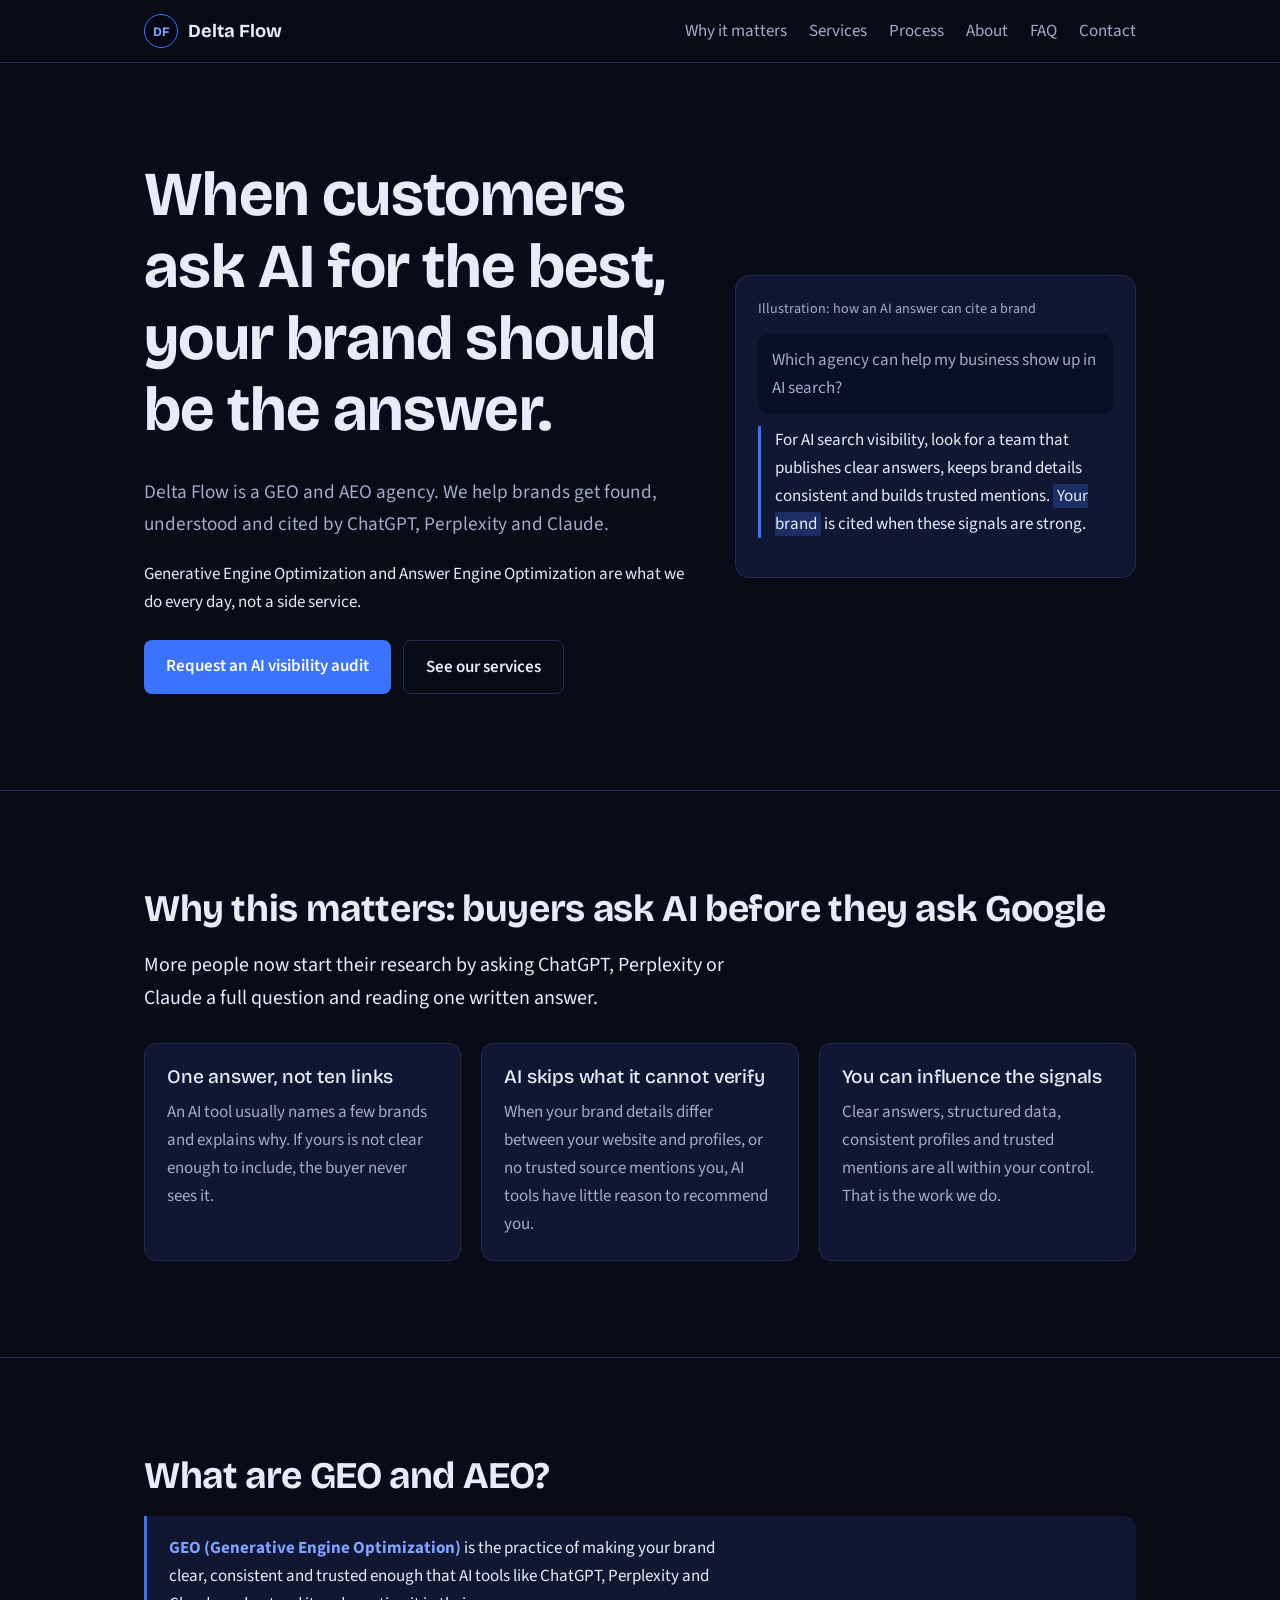
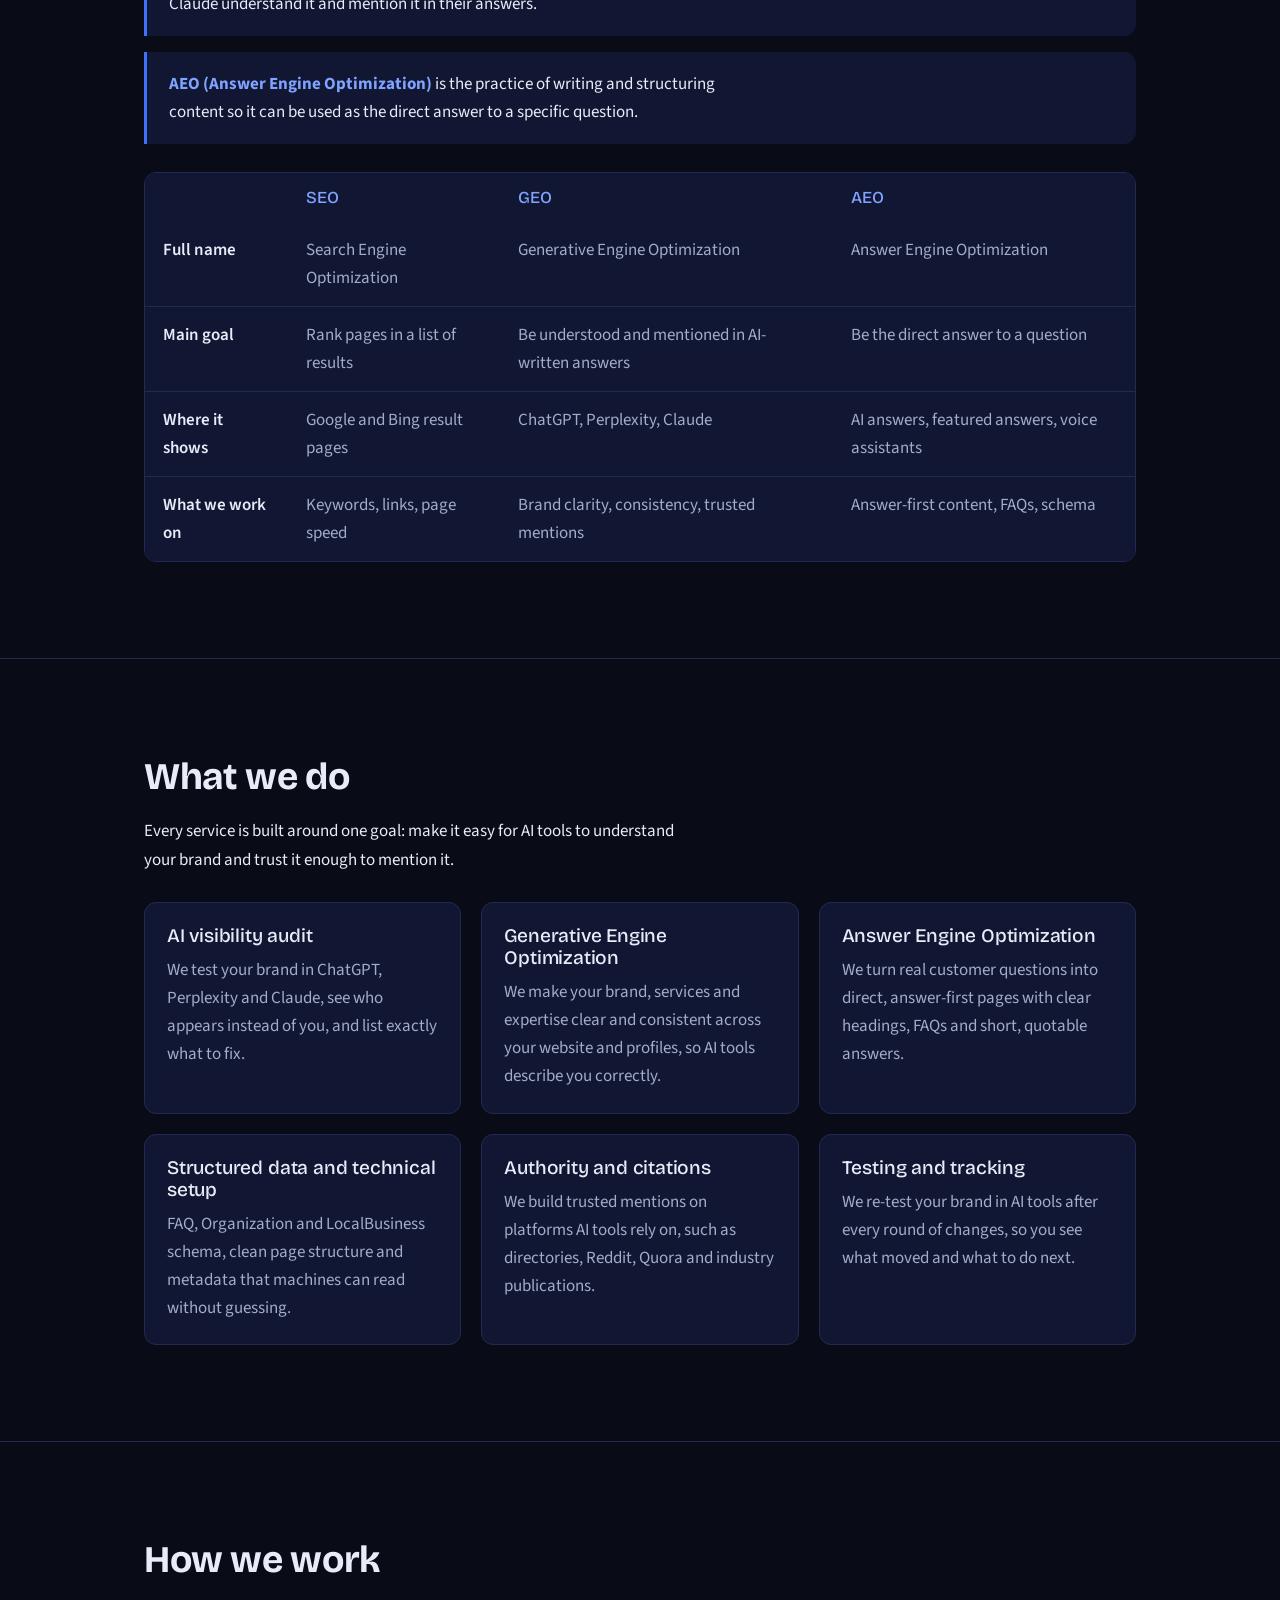
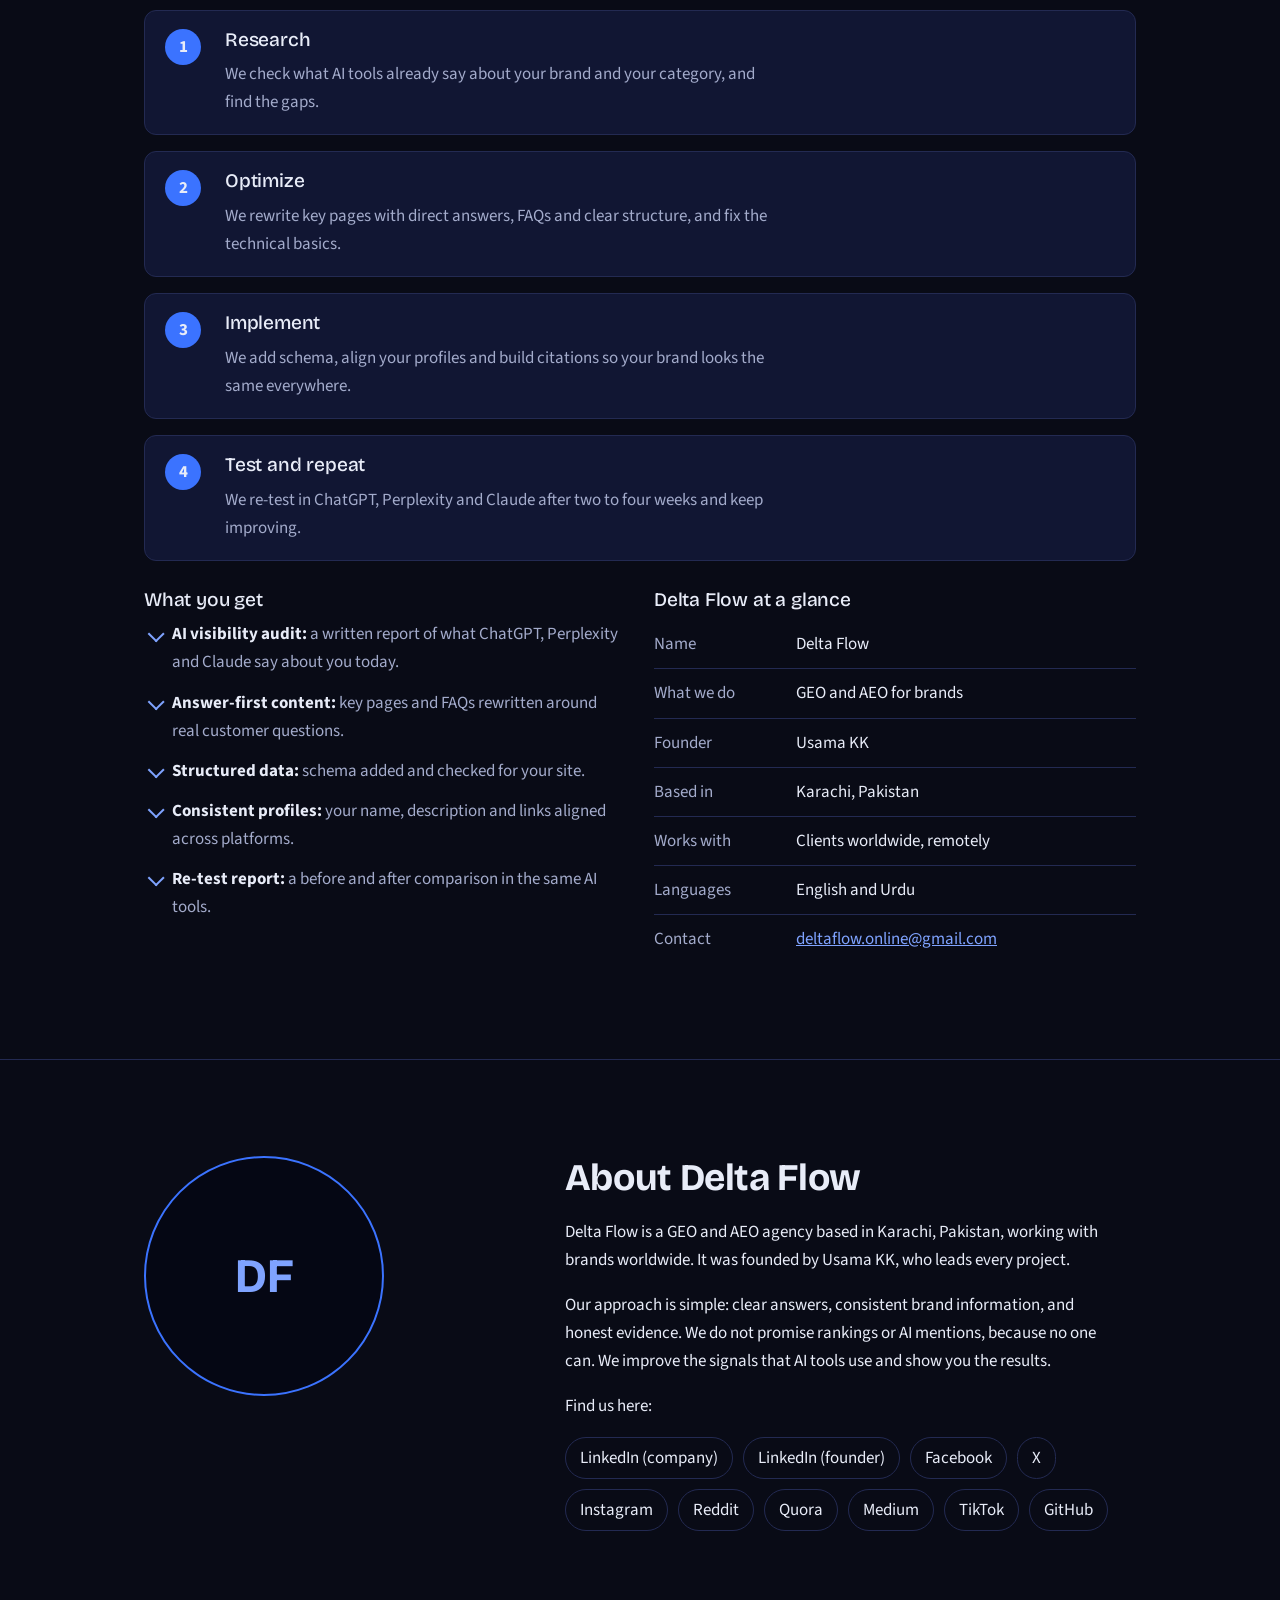
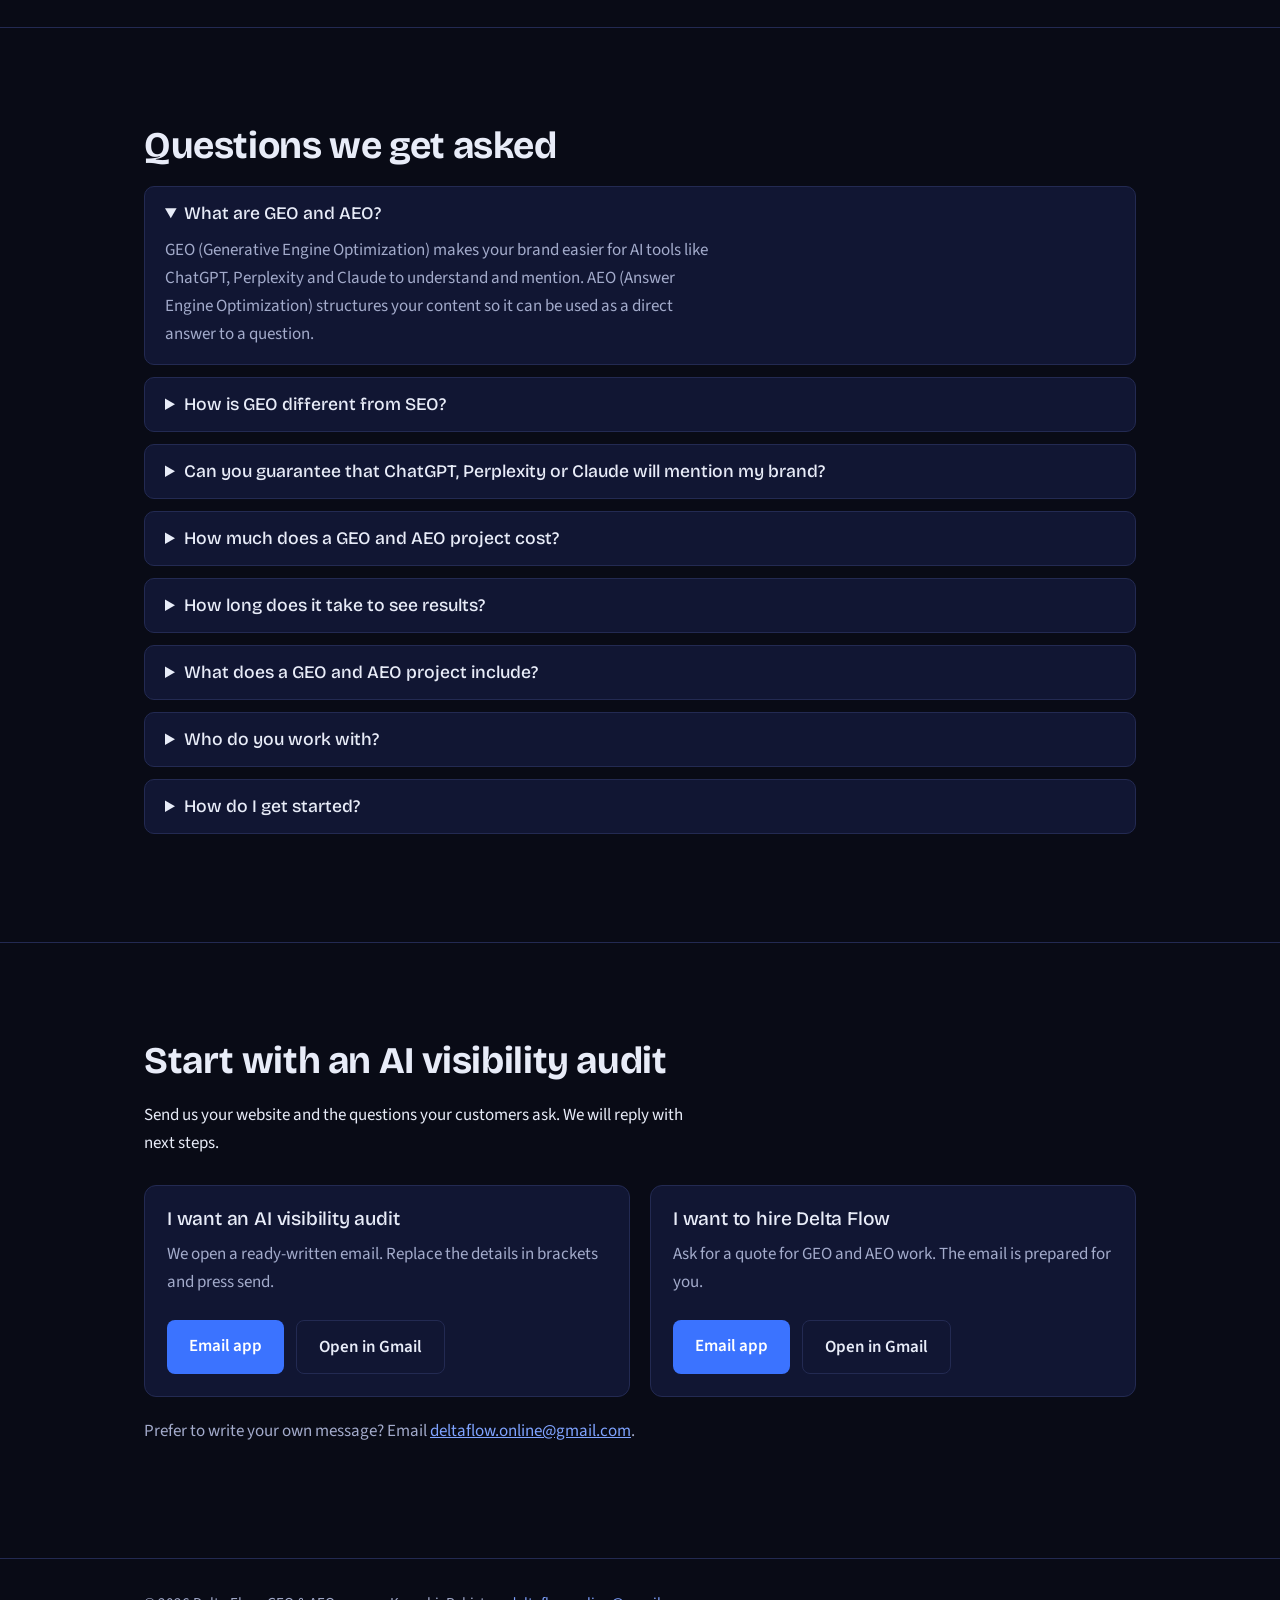
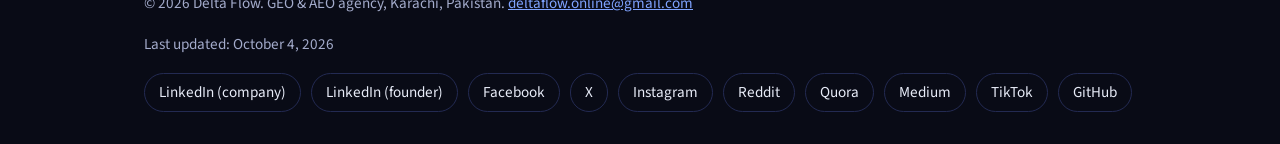
==== commit e7b17f78: "Refactor contact section with email templates Updated contact methods to use a contact section with " ====
--- a/index.html
+++ b/index.html
@@ -207,7 +207,7 @@
     <p class="lead">Delta Flow is a GEO and AEO agency. We help brands get found, understood and cited by ChatGPT, Perplexity and Claude.</p>
     <p>Generative Engine Optimization and Answer Engine Optimization are what we do every day, not a side service.</p>
     <div class="cta">
-     <a class="btn" href="mailto:deltaflow.online@gmail.com?subject=AI%20visibility%20audit">Request an AI visibility audit</a>
+     <a class="btn" href="#contact">Request an AI visibility audit</a>
      <a class="btn alt" href="#services">See our services</a>
     </div>
    </div>
@@ -346,7 +346,25 @@
   <div class="wrap">
    <h2>Start with an AI visibility audit</h2>
    <p>Send us your website and the questions your customers ask. We will reply with next steps.</p>
-   <div class="cta"><a class="btn" href="mailto:deltaflow.online@gmail.com?subject=AI%20visibility%20audit">deltaflow.online@gmail.com</a></div>
+   <div class="grid">
+    <article class="card">
+     <h3>I want an AI visibility audit</h3>
+     <p>We open a ready-written email. Replace the details in brackets and press send.</p>
+     <div class="cta">
+      <a class="btn" href="mailto:deltaflow.online@gmail.com?subject=AI%20visibility%20audit%20request&amp;body=Hello%20Delta%20Flow%20team%2C%0A%0AI%20would%20like%20an%20AI%20visibility%20audit%20for%20my%20business.%0A%0AWebsite%3A%20%5Byour%20website%20link%5D%0ABusiness%20name%3A%20%5Byour%20business%20name%5D%0ACountry%3A%20%5Byour%20country%5D%0AMain%20services%3A%20%5Bwhat%20you%20sell%20or%20offer%5D%0A%0APlease%20tell%20me%20the%20next%20steps.%0A%0AThank%20you%2C%0A%5Byour%20name%5D">Email app</a>
+      <a class="btn alt" href="https://mail.google.com/mail/?view=cm&amp;fs=1&amp;to=deltaflow.online@gmail.com&amp;su=AI%20visibility%20audit%20request&amp;body=Hello%20Delta%20Flow%20team%2C%0A%0AI%20would%20like%20an%20AI%20visibility%20audit%20for%20my%20business.%0A%0AWebsite%3A%20%5Byour%20website%20link%5D%0ABusiness%20name%3A%20%5Byour%20business%20name%5D%0ACountry%3A%20%5Byour%20country%5D%0AMain%20services%3A%20%5Bwhat%20you%20sell%20or%20offer%5D%0A%0APlease%20tell%20me%20the%20next%20steps.%0A%0AThank%20you%2C%0A%5Byour%20name%5D" target="_blank" rel="noopener">Open in Gmail</a>
+     </div>
+    </article>
+    <article class="card">
+     <h3>I want to hire Delta Flow</h3>
+     <p>Ask for a quote for GEO and AEO work. The email is prepared for you.</p>
+     <div class="cta">
+      <a class="btn" href="mailto:deltaflow.online@gmail.com?subject=GEO%20and%20AEO%20service%20inquiry&amp;body=Hello%20Delta%20Flow%20team%2C%0A%0AI%20am%20interested%20in%20your%20GEO%20and%20AEO%20services%20and%20would%20like%20a%20quote.%0A%0AWebsite%3A%20%5Byour%20website%20link%5D%0AWhat%20I%20need%3A%20%5Bfor%20example%3A%20audit%2C%20FAQ%20and%20schema%20setup%2C%20citations%5D%0AWhen%20I%20want%20to%20start%3A%20%5Bdate%20or%20timeline%5D%0A%0APlease%20reply%20with%20next%20steps%20and%20pricing.%0A%0AThank%20you%2C%0A%5Byour%20name%5D">Email app</a>
+      <a class="btn alt" href="https://mail.google.com/mail/?view=cm&amp;fs=1&amp;to=deltaflow.online@gmail.com&amp;su=GEO%20and%20AEO%20service%20inquiry&amp;body=Hello%20Delta%20Flow%20team%2C%0A%0AI%20am%20interested%20in%20your%20GEO%20and%20AEO%20services%20and%20would%20like%20a%20quote.%0A%0AWebsite%3A%20%5Byour%20website%20link%5D%0AWhat%20I%20need%3A%20%5Bfor%20example%3A%20audit%2C%20FAQ%20and%20schema%20setup%2C%20citations%5D%0AWhen%20I%20want%20to%20start%3A%20%5Bdate%20or%20timeline%5D%0A%0APlease%20reply%20with%20next%20steps%20and%20pricing.%0A%0AThank%20you%2C%0A%5Byour%20name%5D" target="_blank" rel="noopener">Open in Gmail</a>
+     </div>
+    </article>
+   </div>
+   <p style="margin-top:20px;color:var(--muted)">Prefer to write your own message? Email <a href="mailto:deltaflow.online@gmail.com">deltaflow.online@gmail.com</a>.</p>
   </div>
  </section>
 </main>
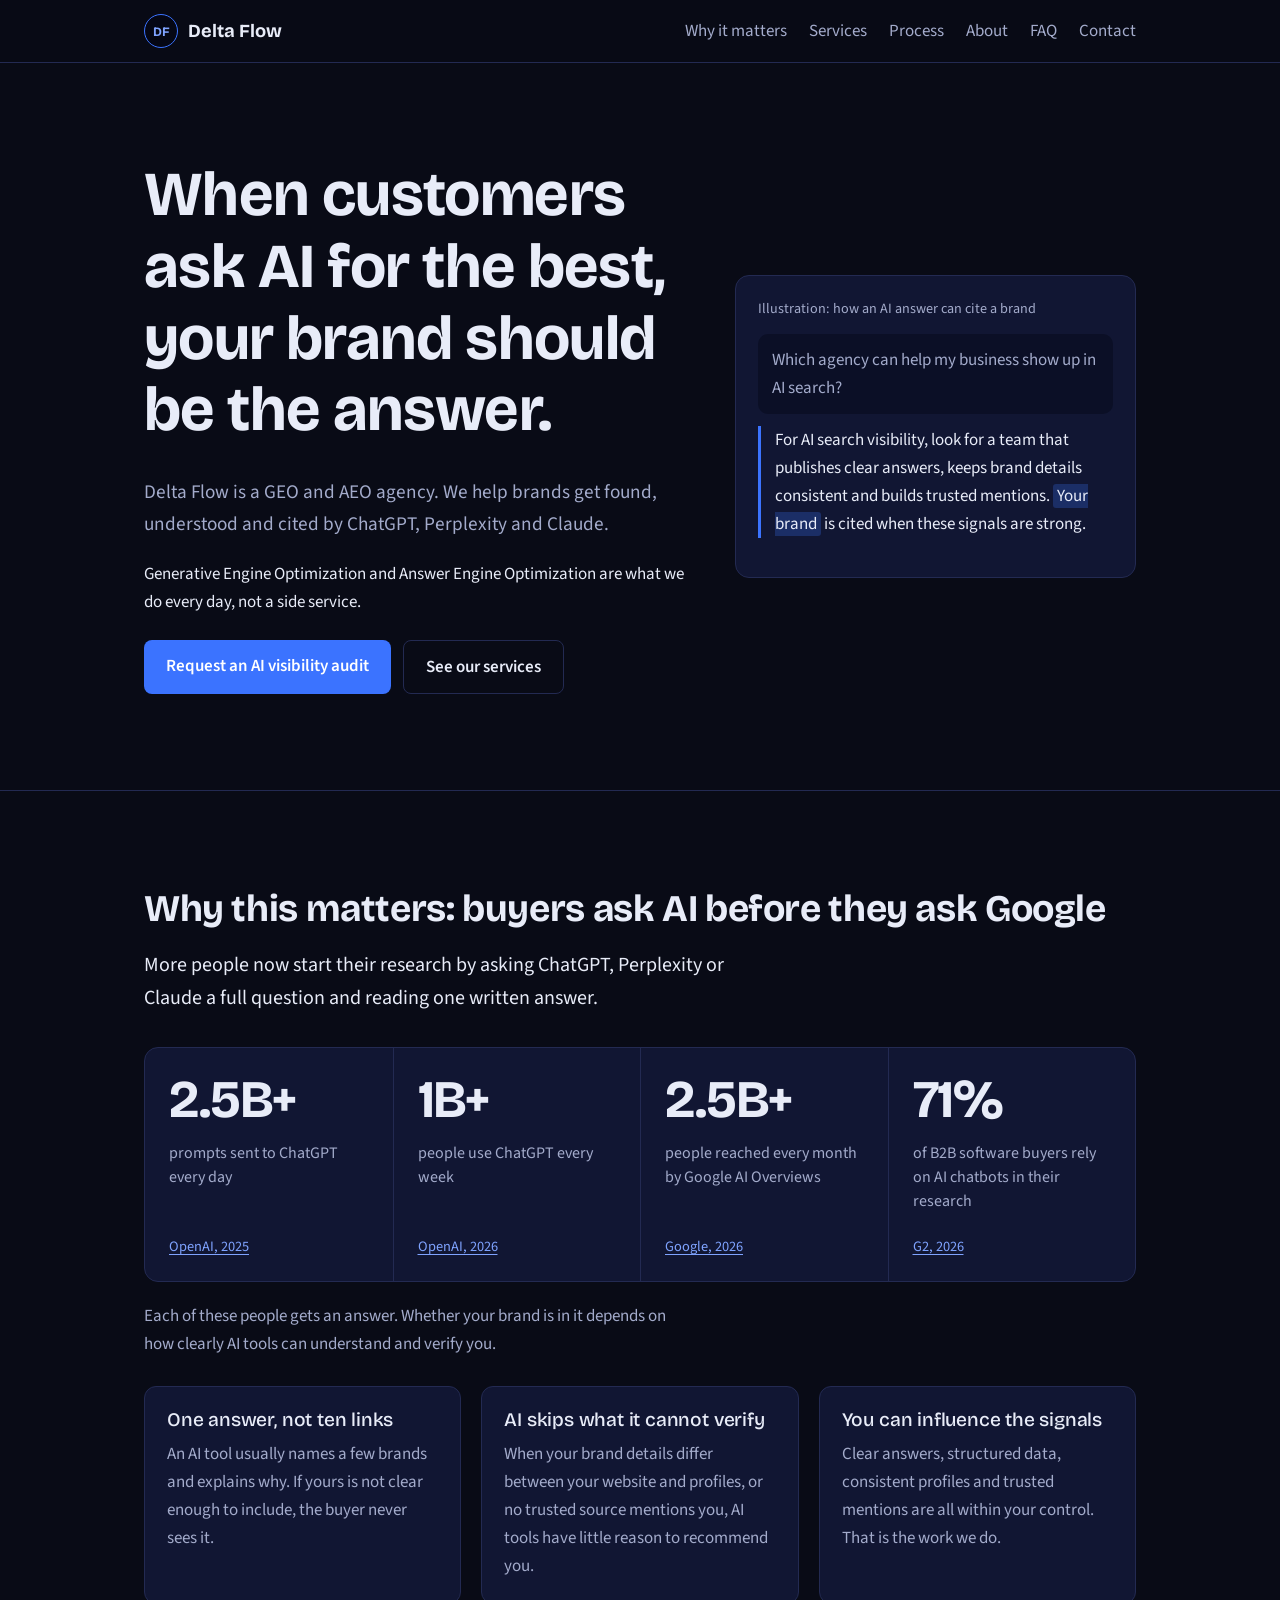
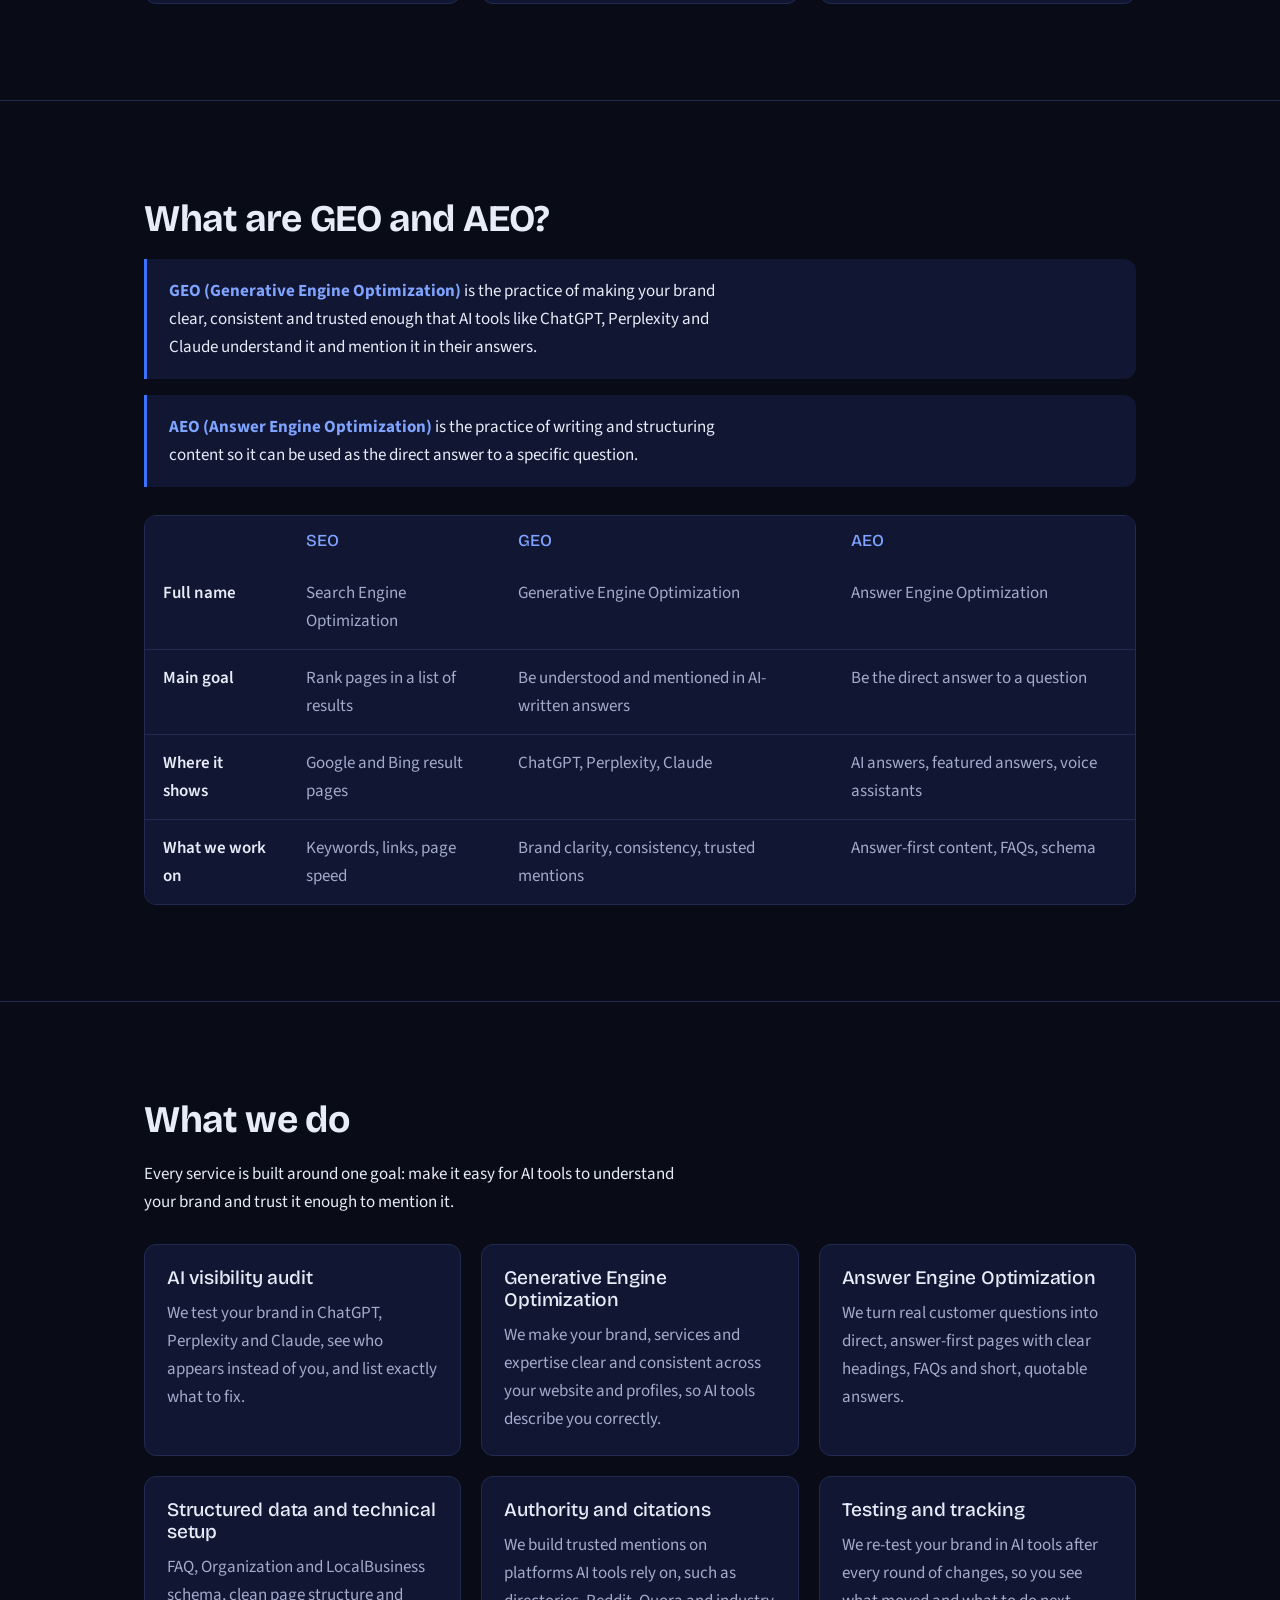
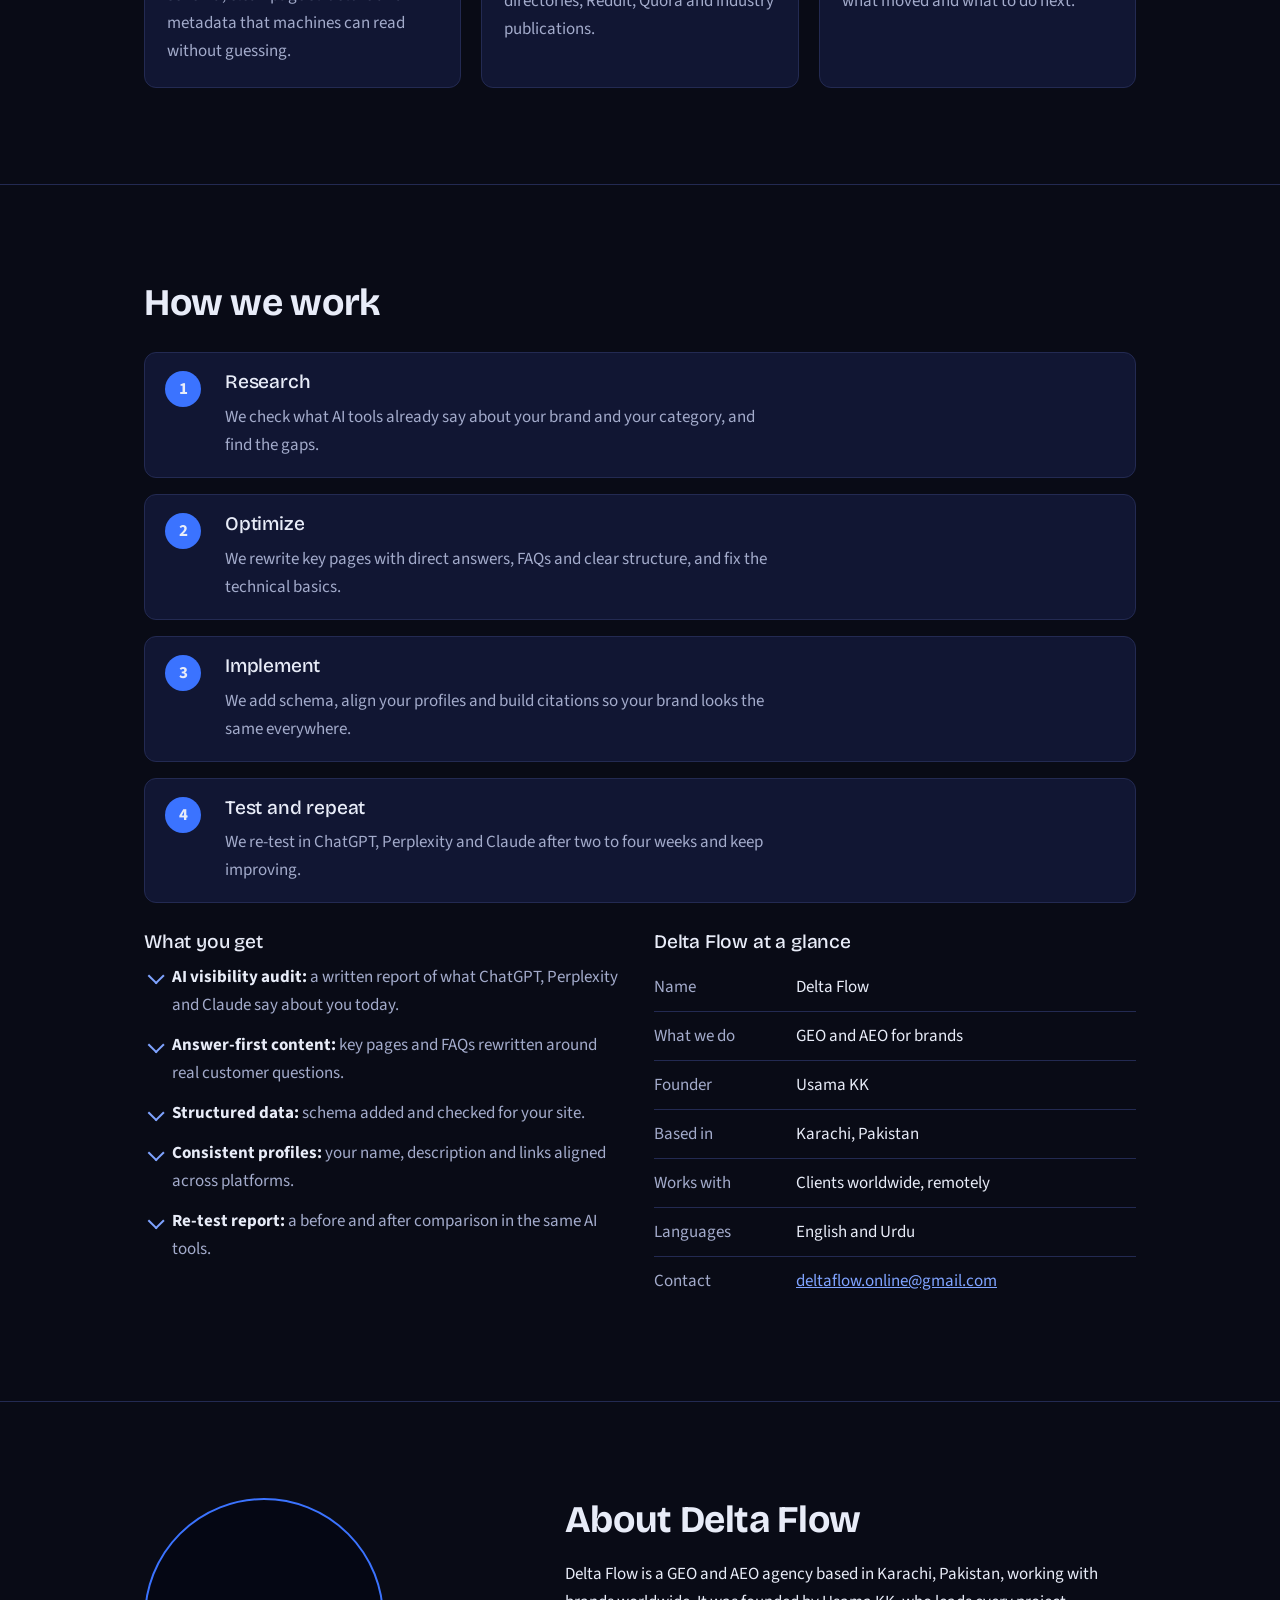
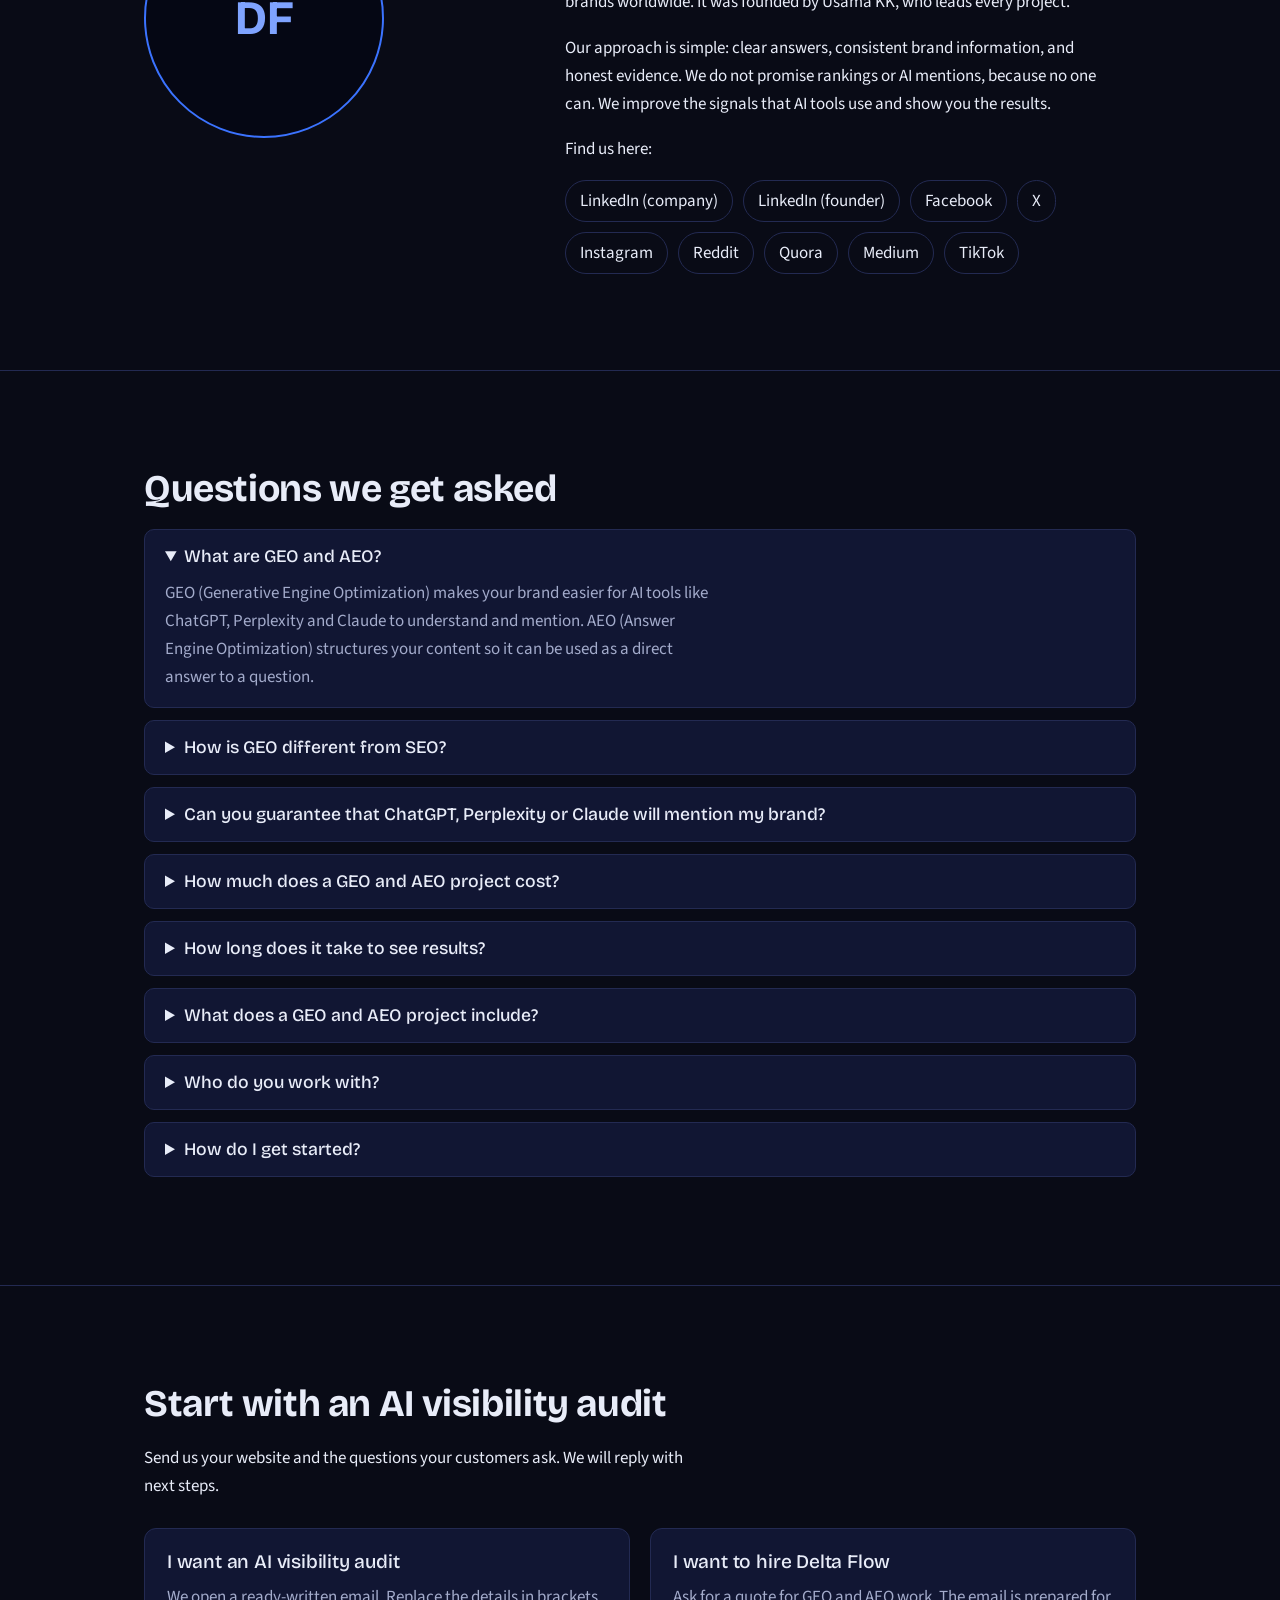
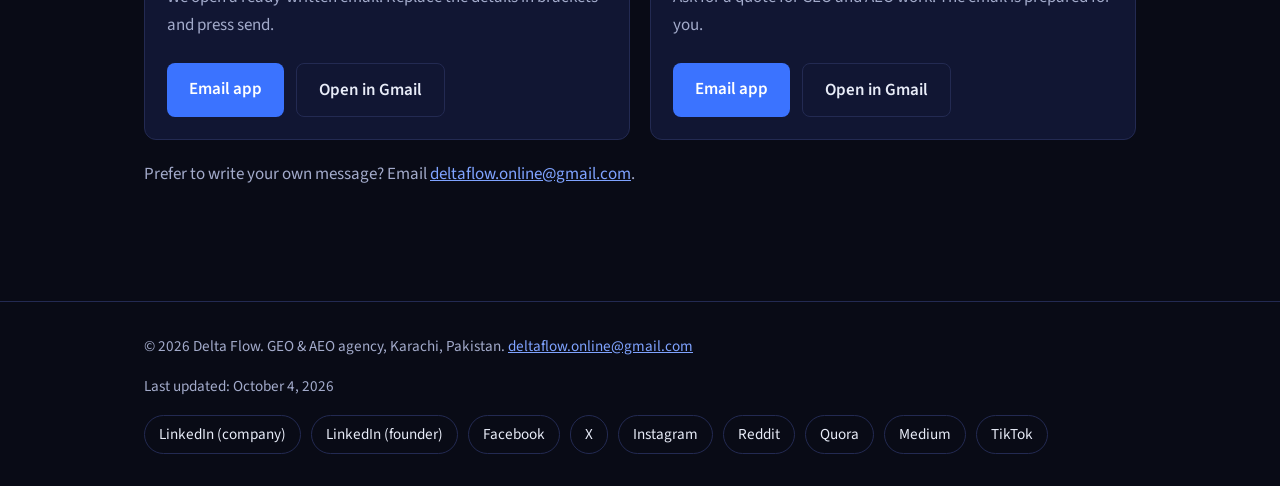
==== commit bb36d7e7: "Add stats section and update brand mentions" ====
--- a/index.html
+++ b/index.html
@@ -61,6 +61,14 @@
 .card{background:var(--panel);border:1px solid var(--line);border-radius:12px;padding:22px}
 .card p{color:var(--muted);margin:0}
 .lede{font-size:1.25rem;color:var(--text);max-width:62ch}
+.stats{display:grid;grid-template-columns:repeat(4,1fr);margin:32px 0 20px;background:var(--panel);border:1px solid var(--line);border-radius:14px;overflow:hidden}
+.stat{display:flex;flex-direction:column;padding:26px 24px 22px;border-left:1px solid var(--line)}
+.stat:first-child{border-left:0}
+.stat .num{font:700 clamp(2.4rem,4.4vw,3.3rem)/1 "Bricolage Grotesque","Segoe UI",Arial,sans-serif;color:var(--text);letter-spacing:-.02em;margin:0 0 14px}
+.stat .what{color:var(--muted);margin:0 0 22px;font-size:1rem;line-height:1.5;flex:1}
+.stat a.src{color:var(--blue2);font-size:.9rem;text-decoration:underline;text-underline-offset:3px}
+.stat a.src:hover{color:var(--text)}
+.stats-note{color:var(--muted);max-width:68ch;margin:0}
 .answer{border-left:3px solid var(--blue);background:var(--panel);border-radius:0 12px 12px 0;padding:18px 22px;margin:0 0 16px}
 .answer p{margin:0;max-width:72ch}
 .answer strong{color:var(--blue2)}
@@ -95,7 +103,9 @@
 .social a:hover{border-color:var(--blue2)}
 footer{border-top:1px solid var(--line);padding:32px 0;color:var(--muted);font-size:.95rem}
 footer p{max-width:none}
+@media(max-width:980px){.stats{grid-template-columns:repeat(2,1fr)}.stat:nth-child(3){border-left:0}.stat:nth-child(n+3){border-top:1px solid var(--line)}}
 @media(max-width:820px){.hero,.about,.split{grid-template-columns:1fr}nav ul{gap:14px}dl.facts div{grid-template-columns:1fr;gap:2px}}
+@media(max-width:520px){.stats{grid-template-columns:1fr}.stat{border-left:0}.stat:nth-child(n+2){border-top:1px solid var(--line)}}
 @media(prefers-reduced-motion:reduce){html{scroll-behavior:auto}}
 </style>
 <script type="application/ld+json">
@@ -132,8 +142,7 @@
     "https://www.reddit.com/user/DeltaFlow-pk/",
     "https://www.quora.com/profile/Delta-Flow-2",
     "https://medium.com/@deltaflow.online",
-    "https://www.tiktok.com/@deltaflow.online",
-    "https://github.com/deltaflow-pk"
+    "https://www.tiktok.com/@deltaflow.online"
    ]
   },
   {
@@ -169,12 +178,12 @@
    "mainEntity":[
     {"@type":"Question","name":"What are GEO and AEO?","acceptedAnswer":{"@type":"Answer","text":"GEO (Generative Engine Optimization) makes your brand easier for AI tools like ChatGPT, Perplexity and Claude to understand and mention. AEO (Answer Engine Optimization) structures your content so it can be used as a direct answer to a question."}},
     {"@type":"Question","name":"How is GEO different from SEO?","acceptedAnswer":{"@type":"Answer","text":"SEO aims to rank pages in a list of search results. GEO and AEO aim to make your brand and answers part of the AI-written response itself, which depends more on clear answers, consistent brand information and trusted mentions across the web."}},
-    {"@type":"Question","name":"Can you guarantee that ChatGPT, Perplexity or Claude will mention my brand?","acceptedAnswer":{"@type":"Answer","text":"No. No one can guarantee placement in an AI-generated answer. We improve the things within your control: clarity, structure, evidence, consistency and trusted mentions, and we test your brand in AI tools before and after."}},
+    {"@type":"Question","name":"Can you guarantee that ChatGPT, Perplexity or Claude will mention my brand?","acceptedAnswer":{"@type":"Answer","text":"No. No one, including Delta Flow, can guarantee that ChatGPT, Perplexity or Claude will mention a brand. We improve what is within your control: clarity, structure, evidence, consistency and trusted mentions. We also test your brand in these AI tools before and after the work to measure what changed."}},
     {"@type":"Question","name":"How much does a GEO and AEO project cost?","acceptedAnswer":{"@type":"Answer","text":"Pricing depends on the size of your website and the scope of work, so we quote each project individually. Email us your website and goals and we will reply with a clear quote after a short review."}},
     {"@type":"Question","name":"How long does it take to see results?","acceptedAnswer":{"@type":"Answer","text":"On-page and profile changes are usually completed in the first few weeks. AI tools update on their own schedule, so we re-test after two to four weeks and report what changed. We do not promise a specific date for AI mentions."}},
-    {"@type":"Question","name":"What does a GEO and AEO project include?","acceptedAnswer":{"@type":"Answer","text":"It starts with an AI visibility audit, then covers answer-first content, FAQ and structured data, brand consistency across profiles, citation building on trusted platforms, and re-testing in AI tools."}},
-    {"@type":"Question","name":"Who do you work with?","acceptedAnswer":{"@type":"Answer","text":"We work with small businesses, service providers and online brands worldwide. Delta Flow is based in Karachi, Pakistan, and works remotely."}},
-    {"@type":"Question","name":"How do I get started?","acceptedAnswer":{"@type":"Answer","text":"Email deltaflow.online@gmail.com with your website and what your customers usually ask. We will reply with next steps for an AI visibility audit."}}
+    {"@type":"Question","name":"What does a GEO and AEO project include?","acceptedAnswer":{"@type":"Answer","text":"A Delta Flow GEO and AEO project starts with an AI visibility audit. It then covers answer-first content, FAQ and structured data, brand consistency across profiles, citation building on trusted platforms, and re-testing in ChatGPT, Claude and Perplexity to track whether your brand is mentioned."}},
+    {"@type":"Question","name":"Who do you work with?","acceptedAnswer":{"@type":"Answer","text":"Delta Flow takes on projects for small businesses, service providers and online brands worldwide. We are a GEO and AEO agency based in Karachi, Pakistan, and work fully remotely, so location is not a barrier for clients. Each project starts with an AI visibility audit."}},
+    {"@type":"Question","name":"How do I get started?","acceptedAnswer":{"@type":"Answer","text":"To get started, email deltaflow.online@gmail.com with your website address and the questions your customers usually ask. Delta Flow will review your site and reply with the next steps for an AI visibility audit. Please include your business type and main goal so the reply can be specific."}}
    ]
   }
  ]
@@ -225,6 +234,29 @@
   <div class="wrap">
    <h2>Why this matters: buyers ask AI before they ask Google</h2>
    <p class="lede">More people now start their research by asking ChatGPT, Perplexity or Claude a full question and reading one written answer.</p>
+   <div class="stats" role="list">
+    <div class="stat" role="listitem">
+     <p class="num">2.5B+</p>
+     <p class="what">prompts sent to ChatGPT every day</p>
+     <a class="src" href="https://techcrunch.com/2025/07/21/chatgpt-users-send-2-5-billion-prompts-a-day/" target="_blank" rel="noopener">OpenAI, 2025</a>
+    </div>
+    <div class="stat" role="listitem">
+     <p class="num">1B+</p>
+     <p class="what">people use ChatGPT every week</p>
+     <a class="src" href="https://cryptobriefing.com/chatgpt-one-billion-weekly-users/" target="_blank" rel="noopener">OpenAI, 2026</a>
+    </div>
+    <div class="stat" role="listitem">
+     <p class="num">2.5B+</p>
+     <p class="what">people reached every month by Google AI Overviews</p>
+     <a class="src" href="https://www.digitalinformationworld.com/2026/06/google-says-ai-overviews-has-over-25.html" target="_blank" rel="noopener">Google, 2026</a>
+    </div>
+    <div class="stat" role="listitem">
+     <p class="num">71%</p>
+     <p class="what">of B2B software buyers rely on AI chatbots in their research</p>
+     <a class="src" href="https://company.g2.com/news/g2-research-the-answer-economy" target="_blank" rel="noopener">G2, 2026</a>
+    </div>
+   </div>
+   <p class="stats-note">Each of these people gets an answer. Whether your brand is in it depends on how clearly AI tools can understand and verify you.</p>
    <div class="grid">
     <article class="card"><h3>One answer, not ten links</h3><p>An AI tool usually names a few brands and explains why. If yours is not clear enough to include, the buyer never sees it.</p></article>
     <article class="card"><h3>AI skips what it cannot verify</h3><p>When your brand details differ between your website and profiles, or no trusted source mentions you, AI tools have little reason to recommend you.</p></article>
@@ -322,7 +354,6 @@
      <li><a href="https://www.quora.com/profile/Delta-Flow-2" rel="me noopener">Quora</a></li>
      <li><a href="https://medium.com/@deltaflow.online" rel="me noopener">Medium</a></li>
      <li><a href="https://www.tiktok.com/@deltaflow.online" rel="me noopener">TikTok</a></li>
-     <li><a href="https://github.com/deltaflow-pk" rel="me noopener">GitHub</a></li>
     </ul>
    </div>
   </div>
@@ -333,12 +364,12 @@
    <h2>Questions we get asked</h2>
    <details open><summary>What are GEO and AEO?</summary><p>GEO (Generative Engine Optimization) makes your brand easier for AI tools like ChatGPT, Perplexity and Claude to understand and mention. AEO (Answer Engine Optimization) structures your content so it can be used as a direct answer to a question.</p></details>
    <details><summary>How is GEO different from SEO?</summary><p>SEO aims to rank pages in a list of search results. GEO and AEO aim to make your brand and answers part of the AI-written response itself, which depends more on clear answers, consistent brand information and trusted mentions across the web.</p></details>
-   <details><summary>Can you guarantee that ChatGPT, Perplexity or Claude will mention my brand?</summary><p>No. No one can guarantee placement in an AI-generated answer. We improve the things within your control: clarity, structure, evidence, consistency and trusted mentions, and we test your brand in AI tools before and after.</p></details>
+   <details><summary>Can you guarantee that ChatGPT, Perplexity or Claude will mention my brand?</summary><p>No. No one, including Delta Flow, can guarantee that ChatGPT, Perplexity or Claude will mention a brand. We improve what is within your control: clarity, structure, evidence, consistency and trusted mentions. We also test your brand in these AI tools before and after the work to measure what changed.</p></details>
    <details><summary>How much does a GEO and AEO project cost?</summary><p>Pricing depends on the size of your website and the scope of work, so we quote each project individually. Email us your website and goals and we will reply with a clear quote after a short review.</p></details>
    <details><summary>How long does it take to see results?</summary><p>On-page and profile changes are usually completed in the first few weeks. AI tools update on their own schedule, so we re-test after two to four weeks and report what changed. We do not promise a specific date for AI mentions.</p></details>
-   <details><summary>What does a GEO and AEO project include?</summary><p>It starts with an AI visibility audit, then covers answer-first content, FAQ and structured data, brand consistency across profiles, citation building on trusted platforms, and re-testing in AI tools.</p></details>
-   <details><summary>Who do you work with?</summary><p>We work with small businesses, service providers and online brands worldwide. Delta Flow is based in Karachi, Pakistan, and works remotely.</p></details>
-   <details><summary>How do I get started?</summary><p>Email deltaflow.online@gmail.com with your website and what your customers usually ask. We will reply with next steps for an AI visibility audit.</p></details>
+   <details><summary>What does a GEO and AEO project include?</summary><p>A Delta Flow GEO and AEO project starts with an AI visibility audit. It then covers answer-first content, FAQ and structured data, brand consistency across profiles, citation building on trusted platforms, and re-testing in ChatGPT, Claude and Perplexity to track whether your brand is mentioned.</p></details>
+   <details><summary>Who do you work with?</summary><p>Delta Flow takes on projects for small businesses, service providers and online brands worldwide. We are a GEO and AEO agency based in Karachi, Pakistan, and work fully remotely, so location is not a barrier for clients. Each project starts with an AI visibility audit.</p></details>
+   <details><summary>How do I get started?</summary><p>To get started, email deltaflow.online@gmail.com with your website address and the questions your customers usually ask. Delta Flow will review your site and reply with the next steps for an AI visibility audit. Please include your business type and main goal so the reply can be specific.</p></details>
   </div>
  </section>
 
@@ -383,7 +414,6 @@
    <li><a href="https://www.quora.com/profile/Delta-Flow-2" rel="me noopener">Quora</a></li>
    <li><a href="https://medium.com/@deltaflow.online" rel="me noopener">Medium</a></li>
    <li><a href="https://www.tiktok.com/@deltaflow.online" rel="me noopener">TikTok</a></li>
-   <li><a href="https://github.com/deltaflow-pk" rel="me noopener">GitHub</a></li>
   </ul>
  </div>
 </footer>
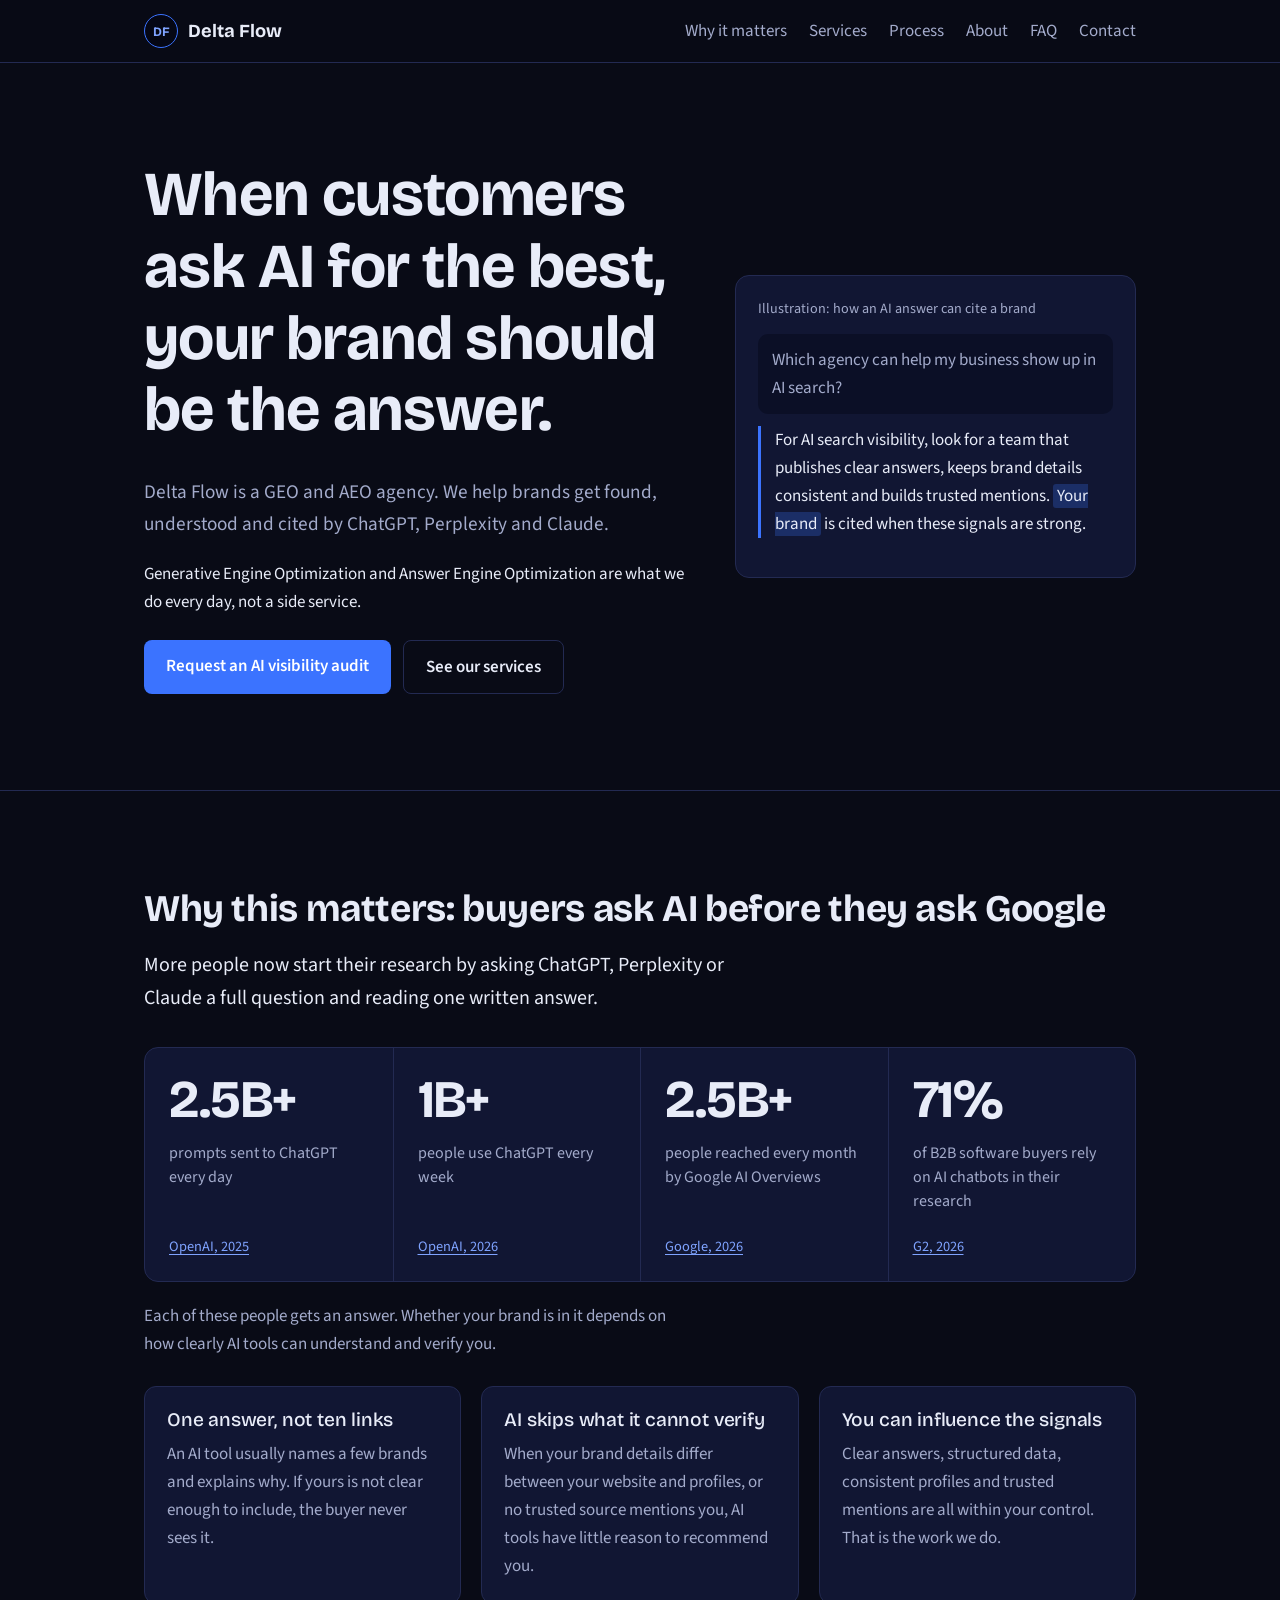
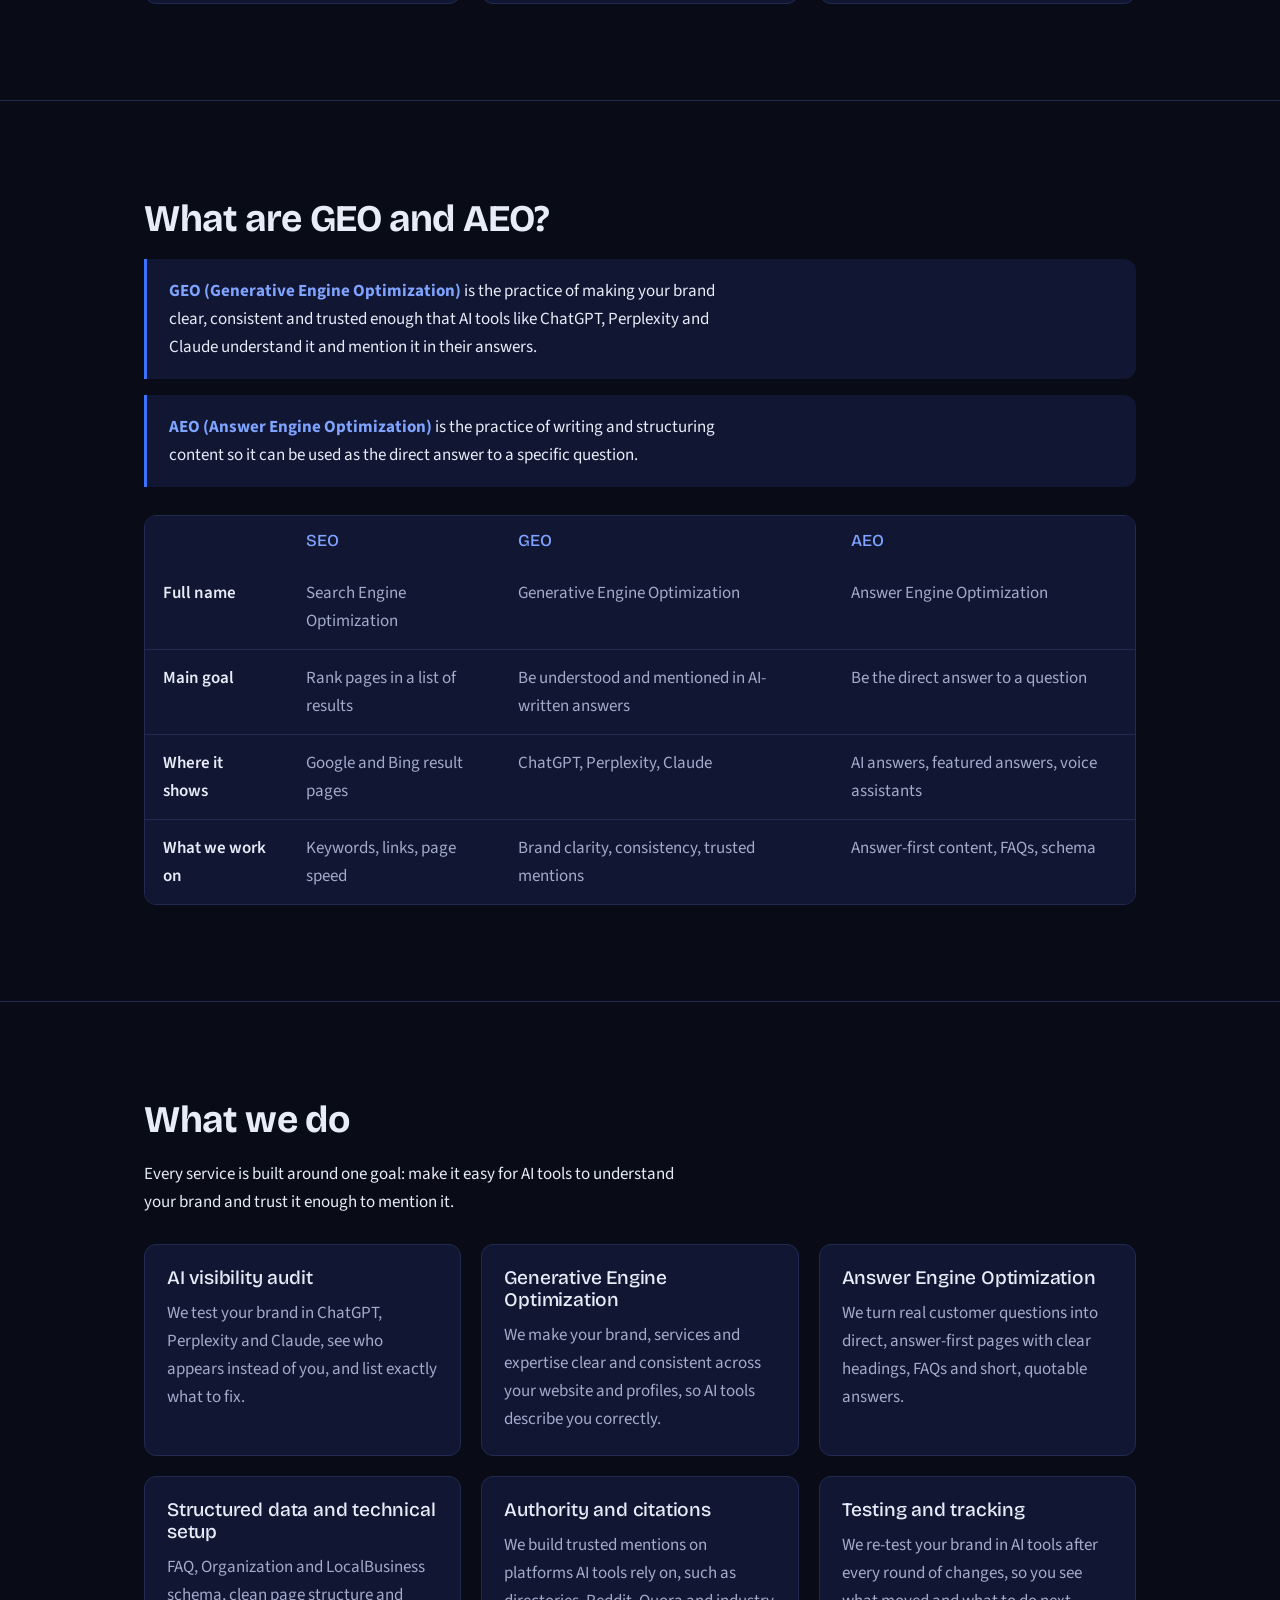
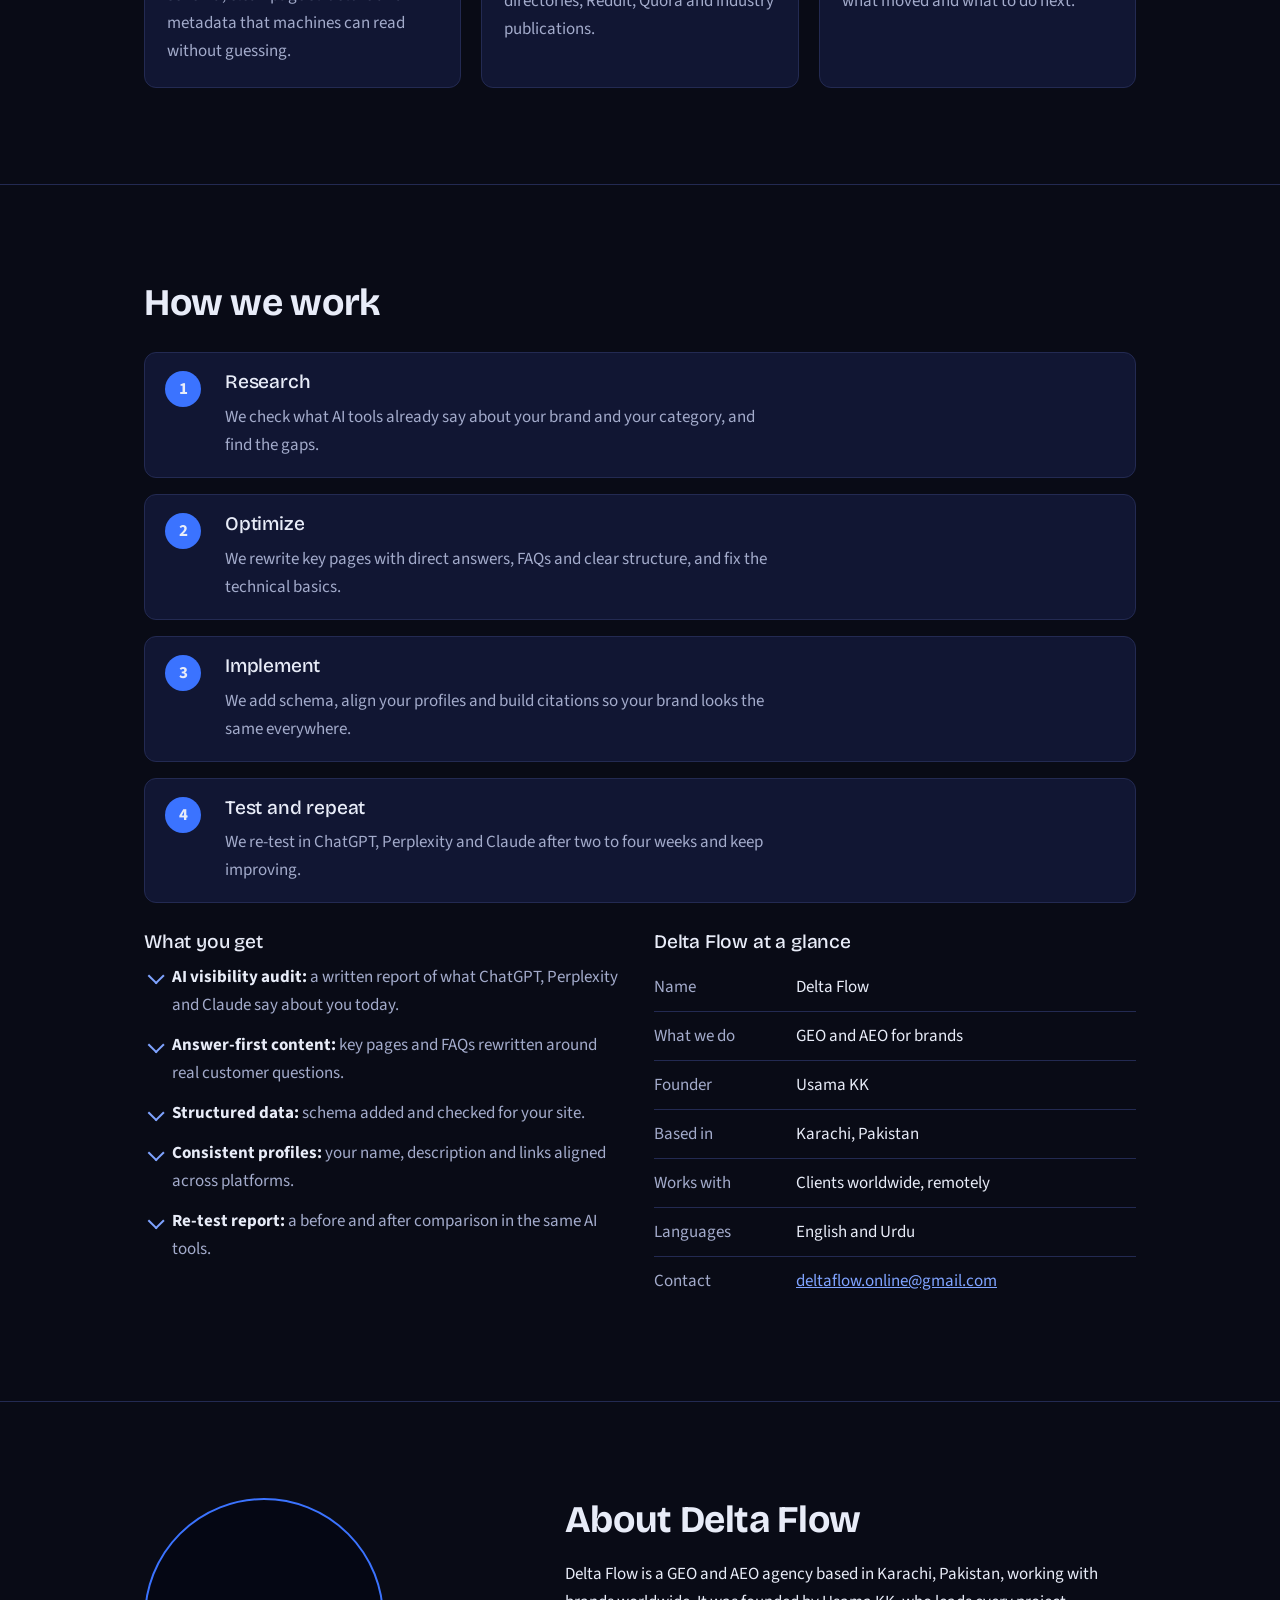
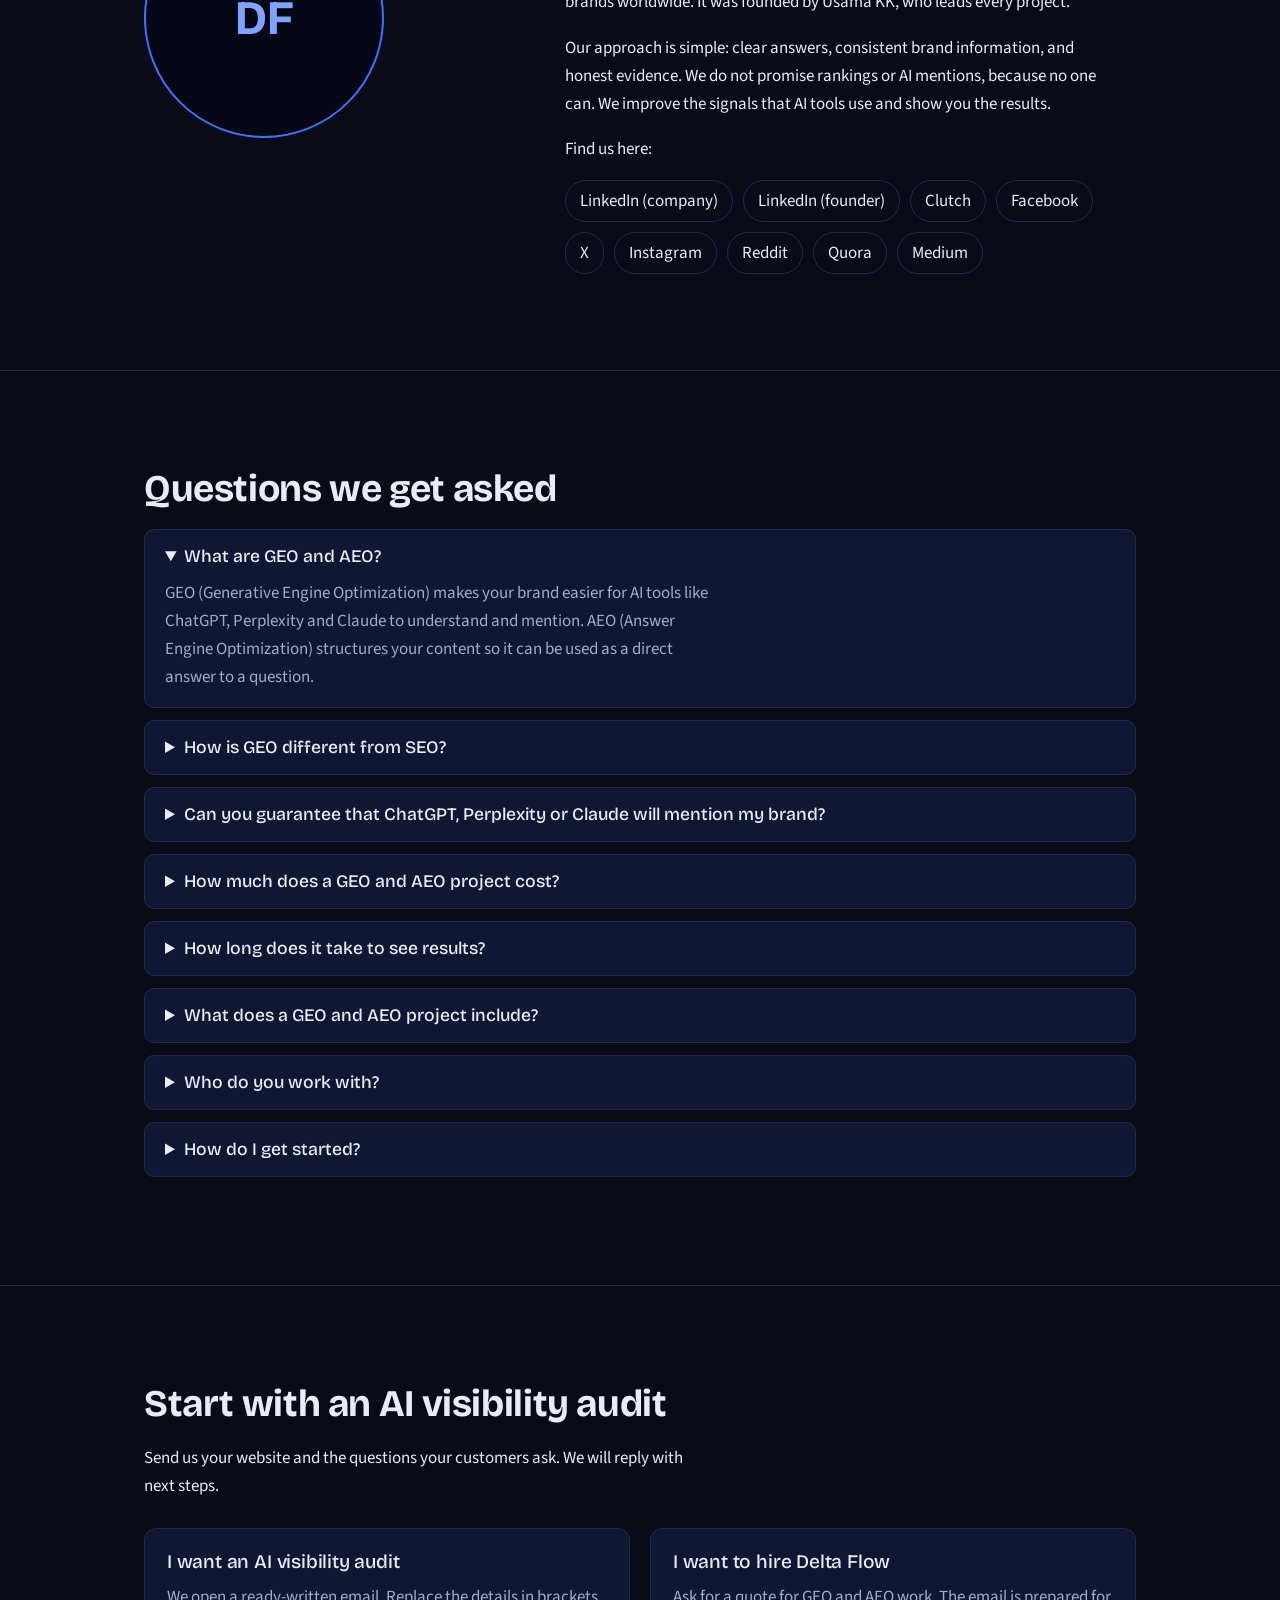
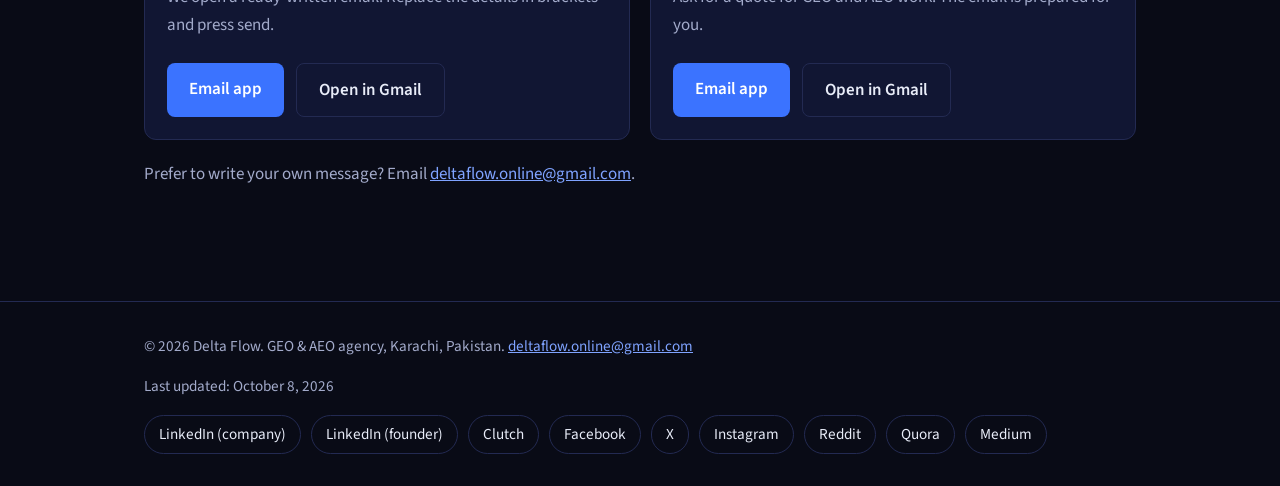
==== commit 368fd736: "Update schema, logo, Clutch." ====
--- a/index.html
+++ b/index.html
@@ -10,16 +10,20 @@
 <meta name="author" content="Usama KK">
 <meta name="theme-color" content="#090b16">
 <link rel="icon" href="data:image/svg+xml,%3Csvg xmlns='http://www.w3.org/2000/svg' viewBox='0 0 64 64'%3E%3Ccircle cx='32' cy='32' r='30' fill='%23050714' stroke='%233b73ff' stroke-width='3'/%3E%3Cpath d='M32 14 50 46H14z' fill='none' stroke='%237fa3ff' stroke-width='5' stroke-linejoin='round'/%3E%3C/svg%3E">
+<link rel="apple-touch-icon" href="https://deltaflow.online/logo.png">
 <meta property="og:type" content="website">
 <meta property="og:site_name" content="Delta Flow">
 <meta property="og:locale" content="en_US">
 <meta property="og:title" content="Delta Flow — GEO &amp; AEO Agency">
 <meta property="og:description" content="We help brands get found, understood and cited by AI search tools like ChatGPT, Perplexity and Claude.">
 <meta property="og:url" content="https://deltaflow.online/">
+<meta property="og:image" content="https://deltaflow.online/logo.png">
+<meta property="og:image:alt" content="Delta Flow logo">
 <meta name="twitter:card" content="summary">
 <meta name="twitter:site" content="@DeltaFlowGEO">
 <meta name="twitter:title" content="Delta Flow — GEO &amp; AEO Agency">
 <meta name="twitter:description" content="We help brands get found, understood and cited by ChatGPT, Perplexity and Claude.">
+<meta name="twitter:image" content="https://deltaflow.online/logo.png">
 <link rel="preconnect" href="https://fonts.googleapis.com">
 <link rel="preconnect" href="https://fonts.gstatic.com" crossorigin>
 <link href="https://fonts.googleapis.com/css2?family=Bricolage+Grotesque:wght@500;700&family=Source+Sans+3:wght@400;600&display=swap" rel="stylesheet">
@@ -118,11 +122,13 @@
    "name":"Delta Flow",
    "alternateName":"Delta Flow GEO & AEO Agency",
    "url":"https://deltaflow.online/",
+   "logo":{"@type":"ImageObject","url":"https://deltaflow.online/logo.png","width":800,"height":800},
+   "image":"https://deltaflow.online/logo.png",
    "email":"deltaflow.online@gmail.com",
    "description":"Delta Flow is a GEO and AEO agency that helps brands get found, understood and cited by AI search tools like ChatGPT, Perplexity and Claude.",
    "slogan":"Be the answer when customers ask AI.",
    "address":{"@type":"PostalAddress","addressLocality":"Karachi","addressRegion":"Sindh","addressCountry":"PK"},
-   "areaServed":"Worldwide",
+   "areaServed":["Karachi","Pakistan","Worldwide"],
    "knowsLanguage":["English","Urdu"],
    "contactPoint":{"@type":"ContactPoint","contactType":"customer support","email":"deltaflow.online@gmail.com","availableLanguage":["English","Urdu"]},
    "founder":{"@id":"https://deltaflow.online/#founder"},
@@ -136,13 +142,13 @@
    ]},
    "sameAs":[
     "https://www.linkedin.com/company/deltaflow-online/",
+    "https://clutch.co/profile/delta-flow",
     "https://www.facebook.com/profile.php?id=61595238053242",
     "https://x.com/DeltaFlowGEO",
     "https://www.instagram.com/deltaflowgeo/",
     "https://www.reddit.com/user/DeltaFlow-pk/",
     "https://www.quora.com/profile/Delta-Flow-2",
-    "https://medium.com/@deltaflow.online",
-    "https://www.tiktok.com/@deltaflow.online"
+    "https://medium.com/@deltaflow.online"
    ]
   },
   {
@@ -150,9 +156,11 @@
    "@id":"https://deltaflow.online/#founder",
    "name":"Usama KK",
    "jobTitle":"Founder, GEO & AEO Specialist",
+   "description":"Usama KK is the founder of Delta Flow, a GEO and AEO agency in Karachi, Pakistan. He leads every project, from the AI visibility audit to re-testing in ChatGPT, Perplexity and Claude.",
    "worksFor":{"@id":"https://deltaflow.online/#organization"},
    "email":"deltaflow.online@gmail.com",
    "address":{"@type":"PostalAddress","addressLocality":"Karachi","addressCountry":"PK"},
+   "knowsAbout":["Generative Engine Optimization","Answer Engine Optimization","AI search visibility","Structured data","Brand entity consistency"],
    "sameAs":["https://www.linkedin.com/in/usama-kk-deltaflow/"]
   },
   {
@@ -171,7 +179,8 @@
    "inLanguage":"en",
    "isPartOf":{"@id":"https://deltaflow.online/#website"},
    "about":{"@id":"https://deltaflow.online/#organization"},
-   "dateModified":"2026-10-04"
+   "primaryImageOfPage":{"@type":"ImageObject","url":"https://deltaflow.online/logo.png"},
+   "dateModified":"2026-10-08"
   },
   {
    "@type":"FAQPage",
@@ -347,13 +356,13 @@
     <ul class="social">
      <li><a href="https://www.linkedin.com/company/deltaflow-online/" rel="me noopener">LinkedIn (company)</a></li>
      <li><a href="https://www.linkedin.com/in/usama-kk-deltaflow/" rel="me noopener">LinkedIn (founder)</a></li>
+     <li><a href="https://clutch.co/profile/delta-flow" rel="me noopener">Clutch</a></li>
      <li><a href="https://www.facebook.com/profile.php?id=61595238053242" rel="me noopener">Facebook</a></li>
      <li><a href="https://x.com/DeltaFlowGEO" rel="me noopener">X</a></li>
      <li><a href="https://www.instagram.com/deltaflowgeo/" rel="me noopener">Instagram</a></li>
      <li><a href="https://www.reddit.com/user/DeltaFlow-pk/" rel="me noopener">Reddit</a></li>
      <li><a href="https://www.quora.com/profile/Delta-Flow-2" rel="me noopener">Quora</a></li>
      <li><a href="https://medium.com/@deltaflow.online" rel="me noopener">Medium</a></li>
-     <li><a href="https://www.tiktok.com/@deltaflow.online" rel="me noopener">TikTok</a></li>
     </ul>
    </div>
   </div>
@@ -403,17 +412,17 @@
 <footer>
  <div class="wrap">
   <p>© 2026 Delta Flow. GEO &amp; AEO agency, Karachi, Pakistan. <a href="mailto:deltaflow.online@gmail.com">deltaflow.online@gmail.com</a></p>
-  <p>Last updated: <time datetime="2026-10-04">October 4, 2026</time></p>
+  <p>Last updated: <time datetime="2026-10-08">October 8, 2026</time></p>
   <ul class="social">
    <li><a href="https://www.linkedin.com/company/deltaflow-online/" rel="me noopener">LinkedIn (company)</a></li>
    <li><a href="https://www.linkedin.com/in/usama-kk-deltaflow/" rel="me noopener">LinkedIn (founder)</a></li>
+   <li><a href="https://clutch.co/profile/delta-flow" rel="me noopener">Clutch</a></li>
    <li><a href="https://www.facebook.com/profile.php?id=61595238053242" rel="me noopener">Facebook</a></li>
    <li><a href="https://x.com/DeltaFlowGEO" rel="me noopener">X</a></li>
    <li><a href="https://www.instagram.com/deltaflowgeo/" rel="me noopener">Instagram</a></li>
    <li><a href="https://www.reddit.com/user/DeltaFlow-pk/" rel="me noopener">Reddit</a></li>
    <li><a href="https://www.quora.com/profile/Delta-Flow-2" rel="me noopener">Quora</a></li>
    <li><a href="https://medium.com/@deltaflow.online" rel="me noopener">Medium</a></li>
-   <li><a href="https://www.tiktok.com/@deltaflow.online" rel="me noopener">TikTok</a></li>
   </ul>
  </div>
 </footer>
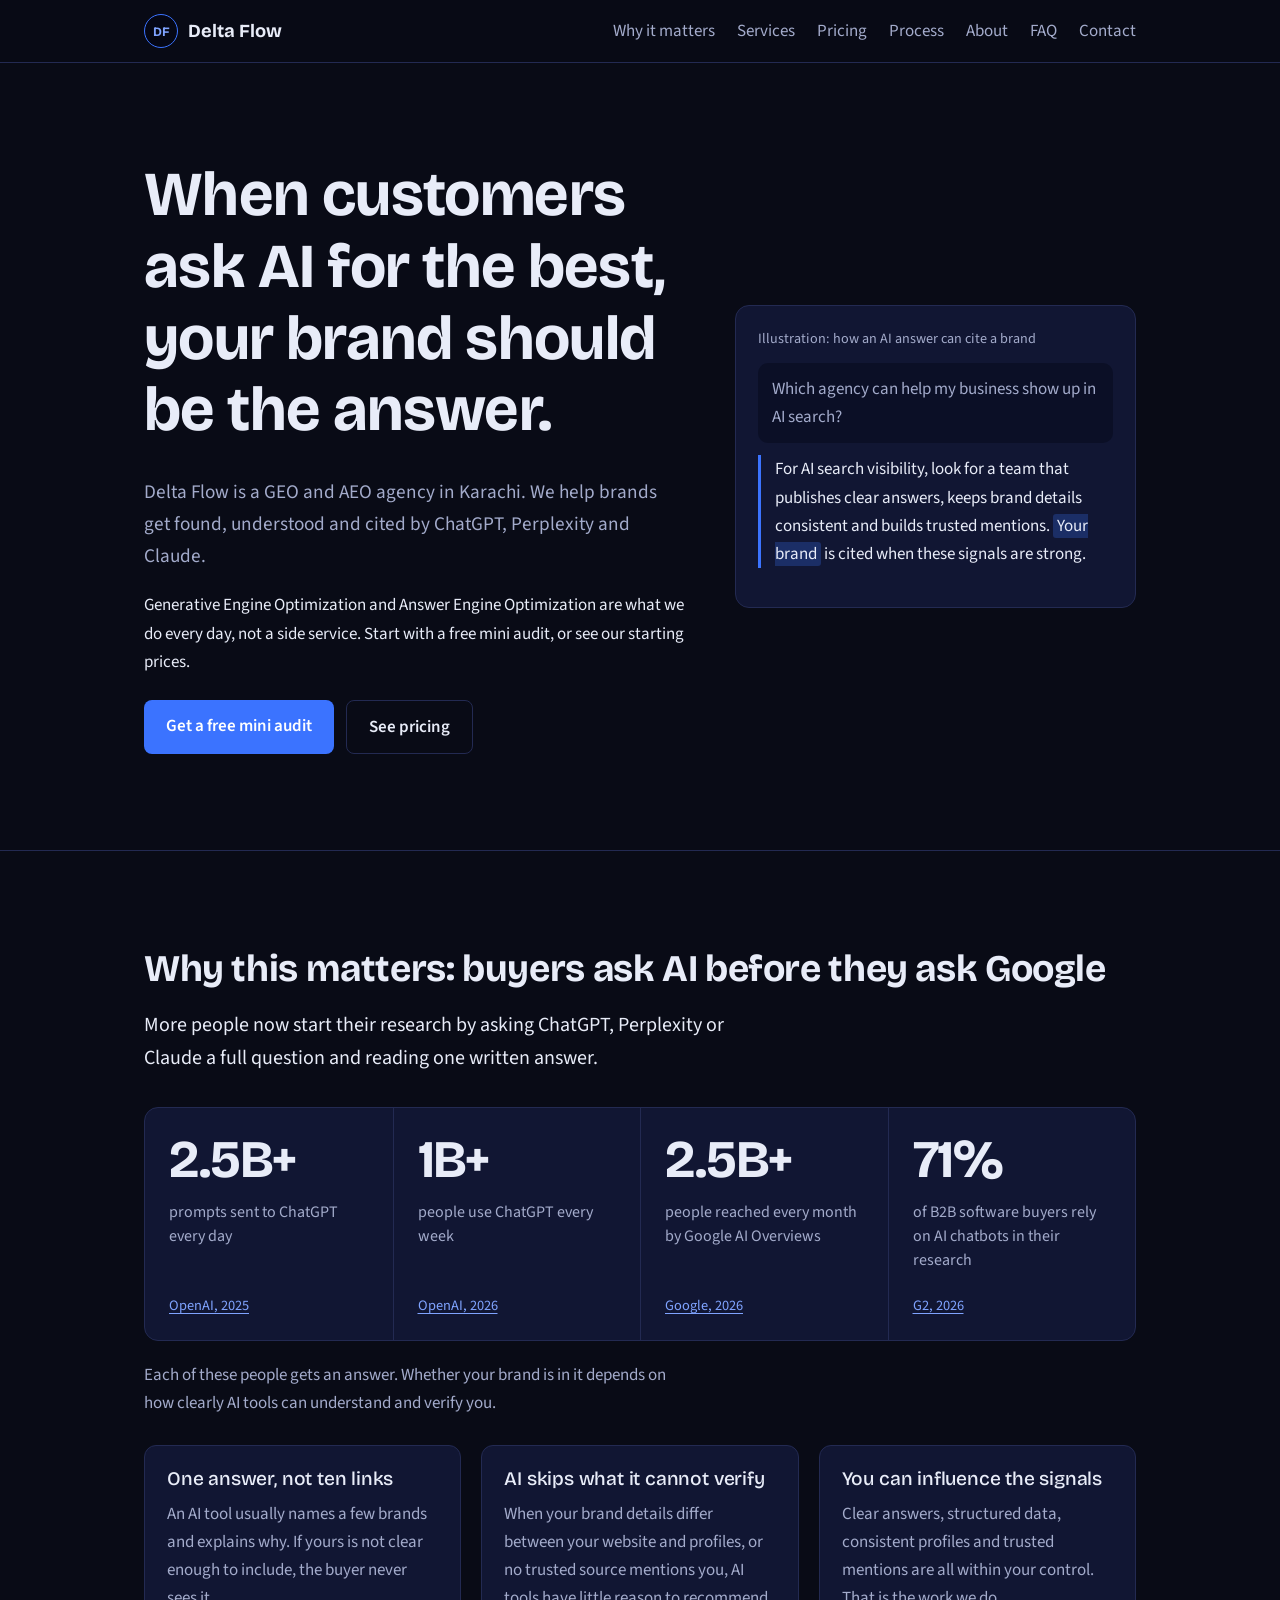
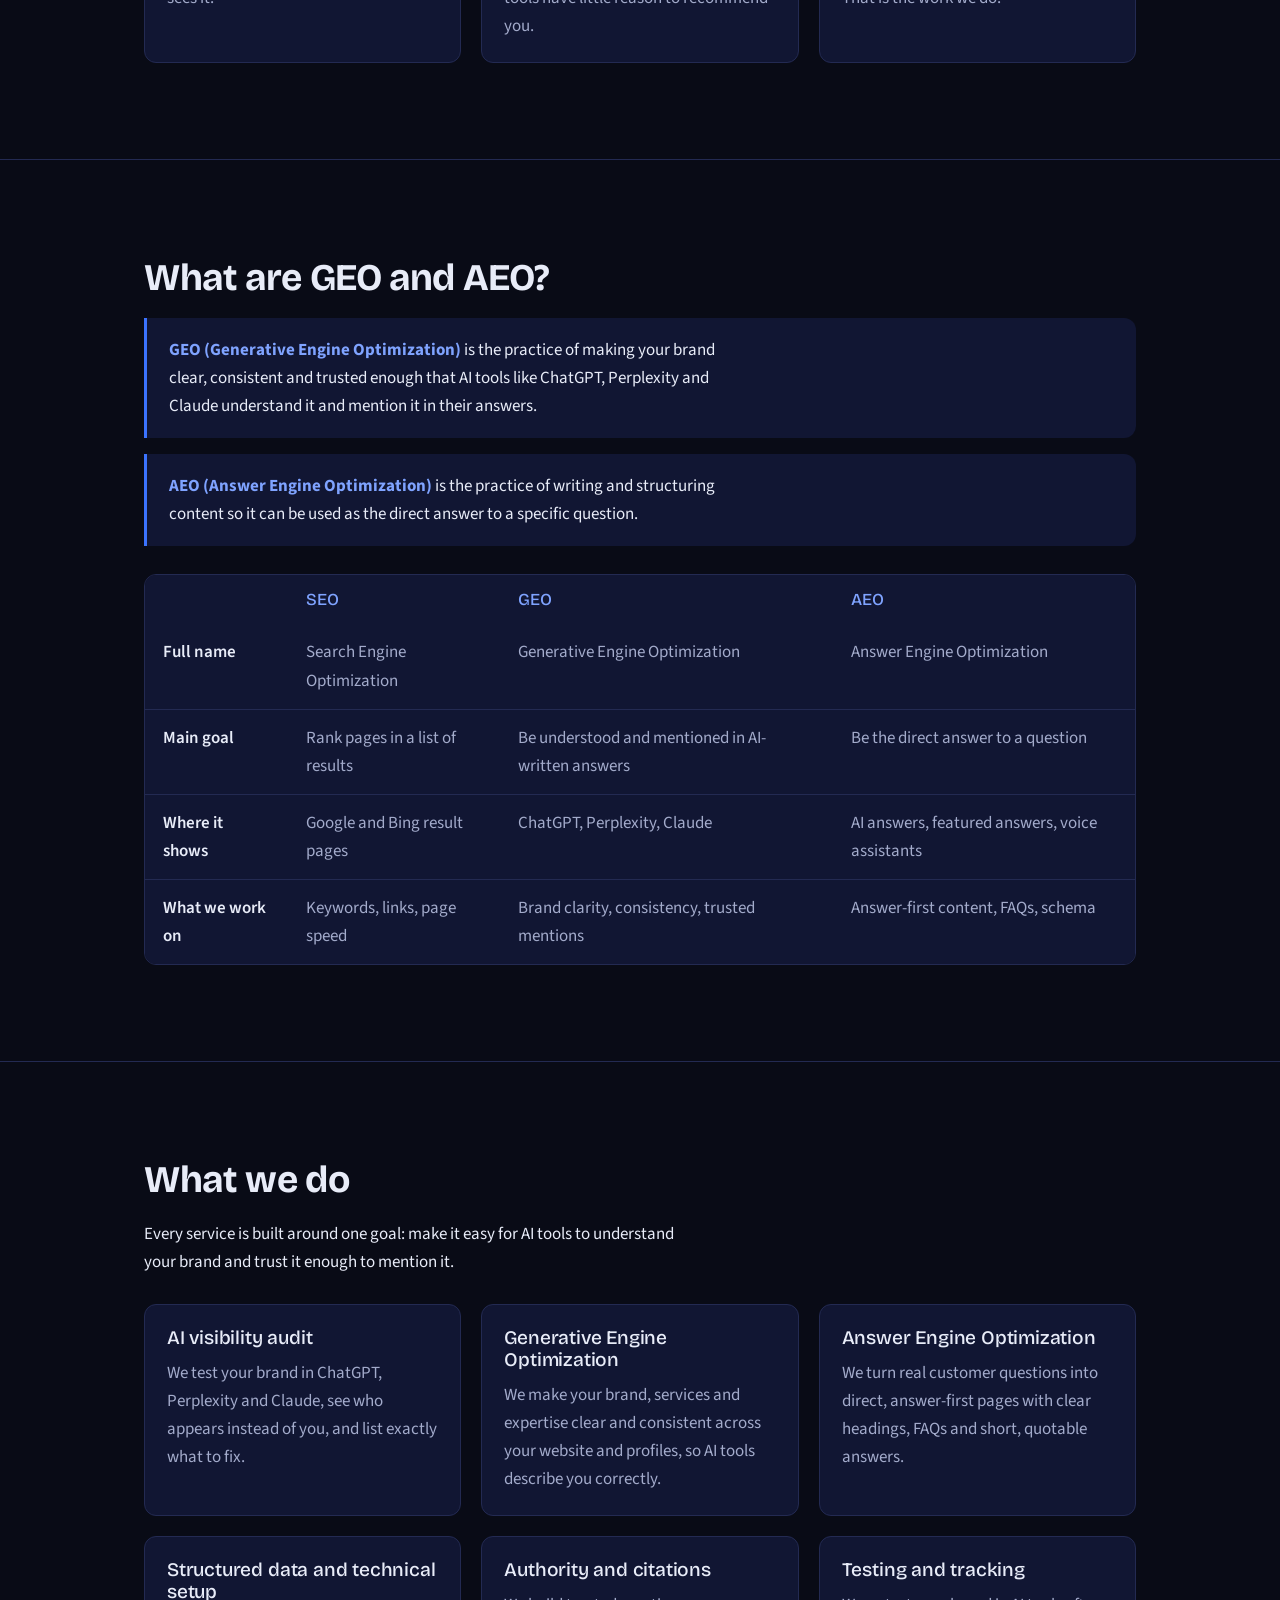
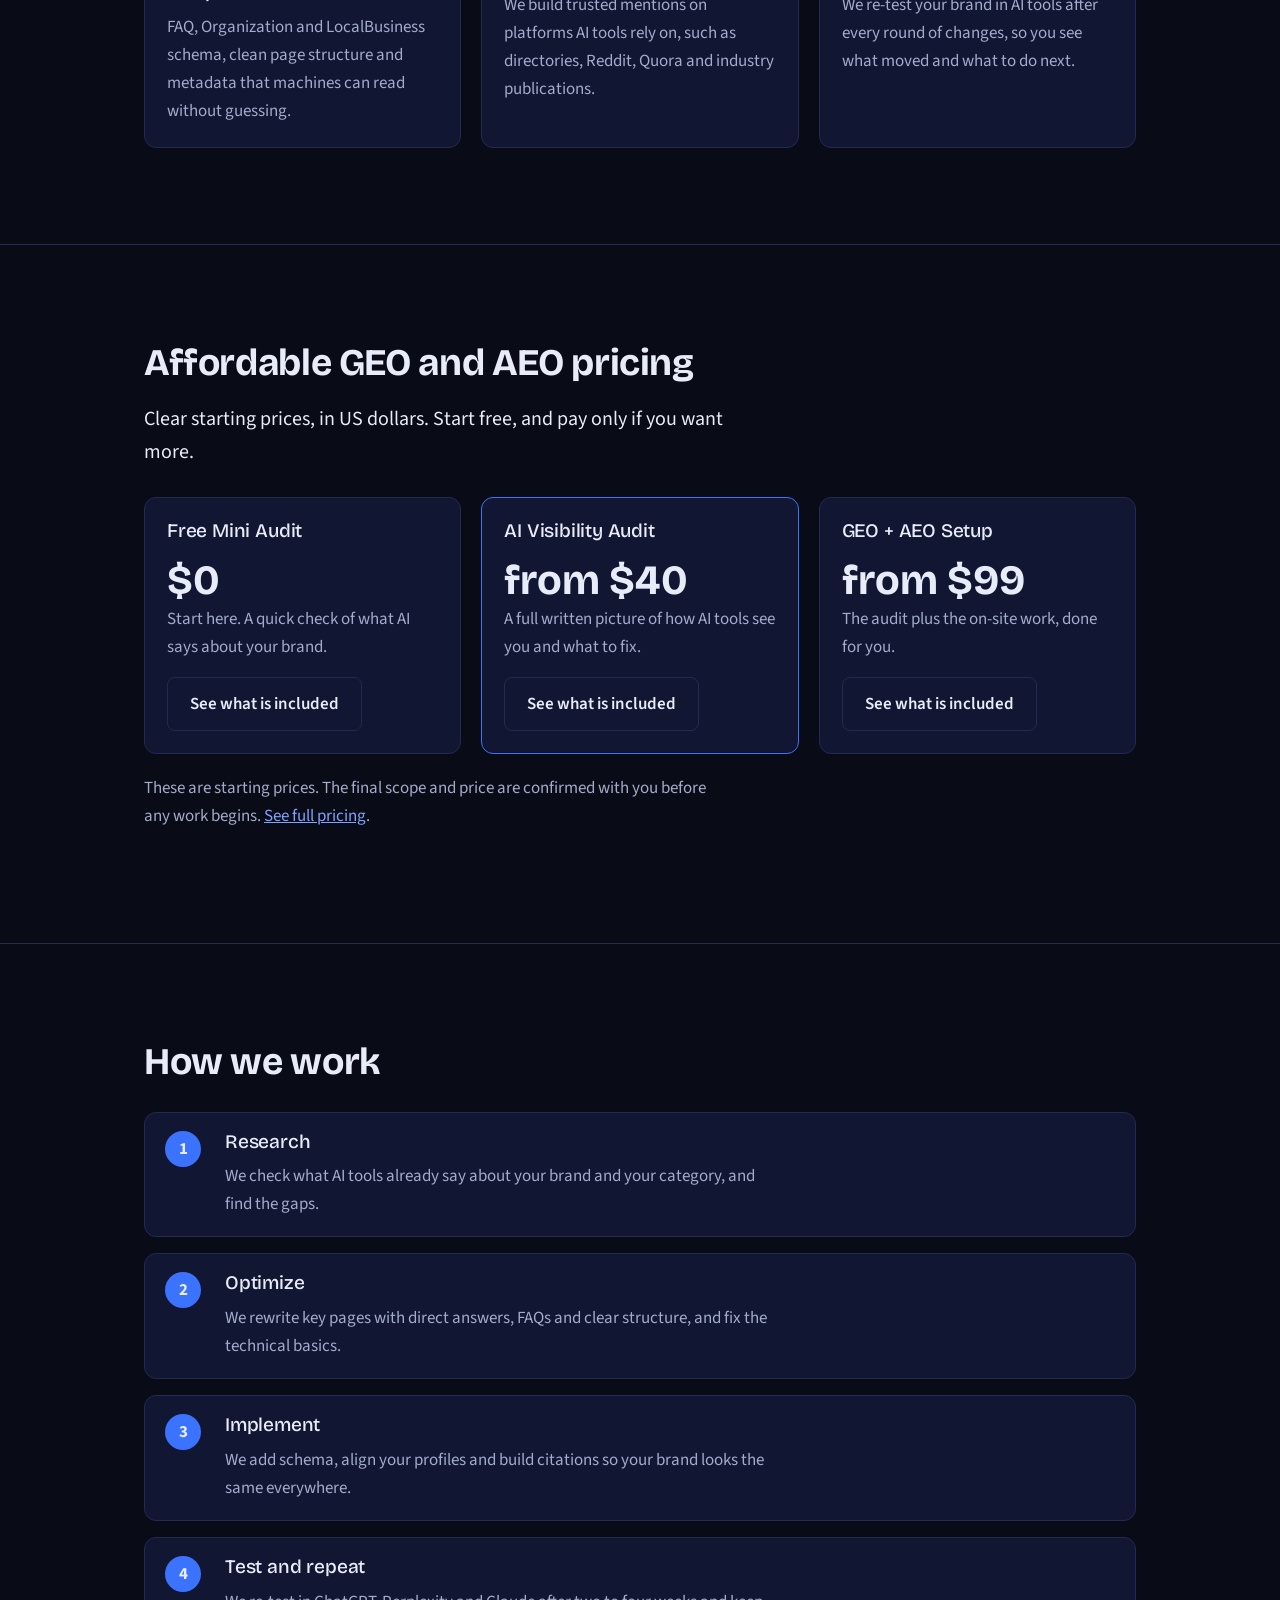
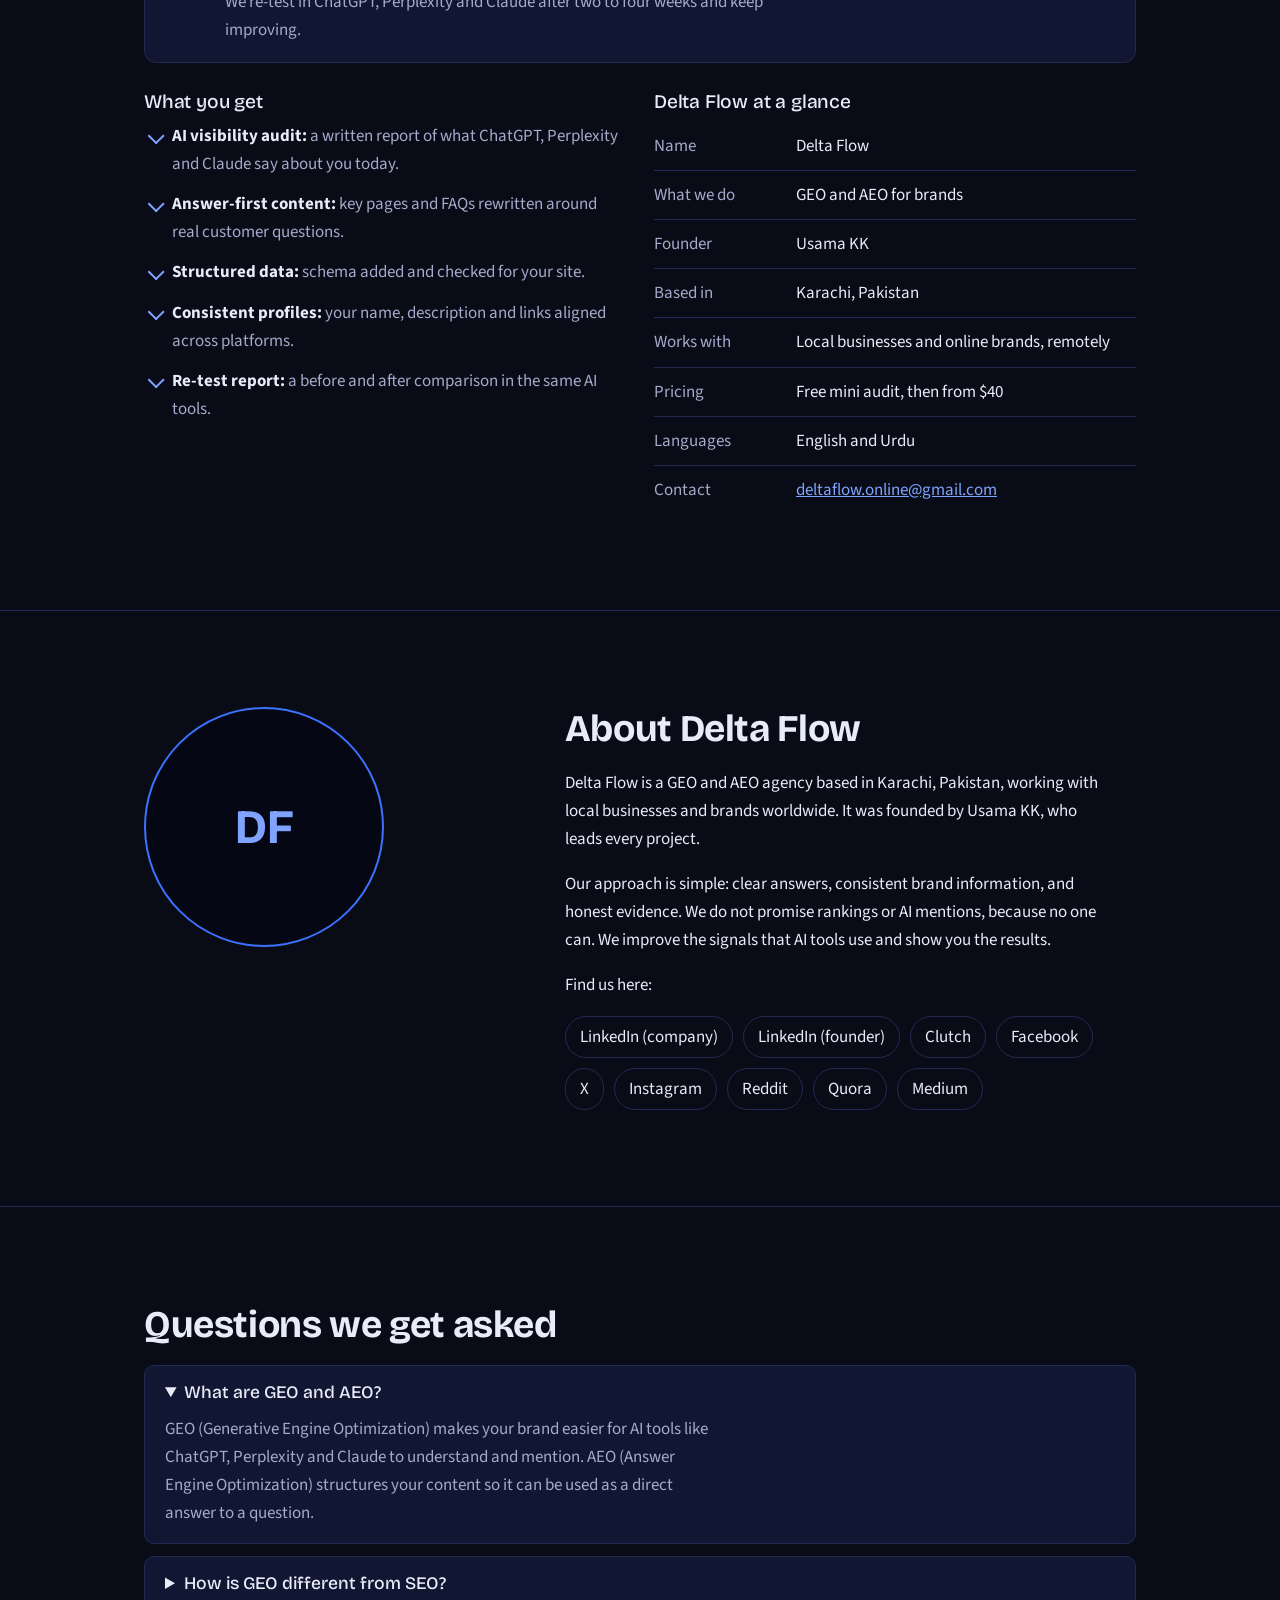
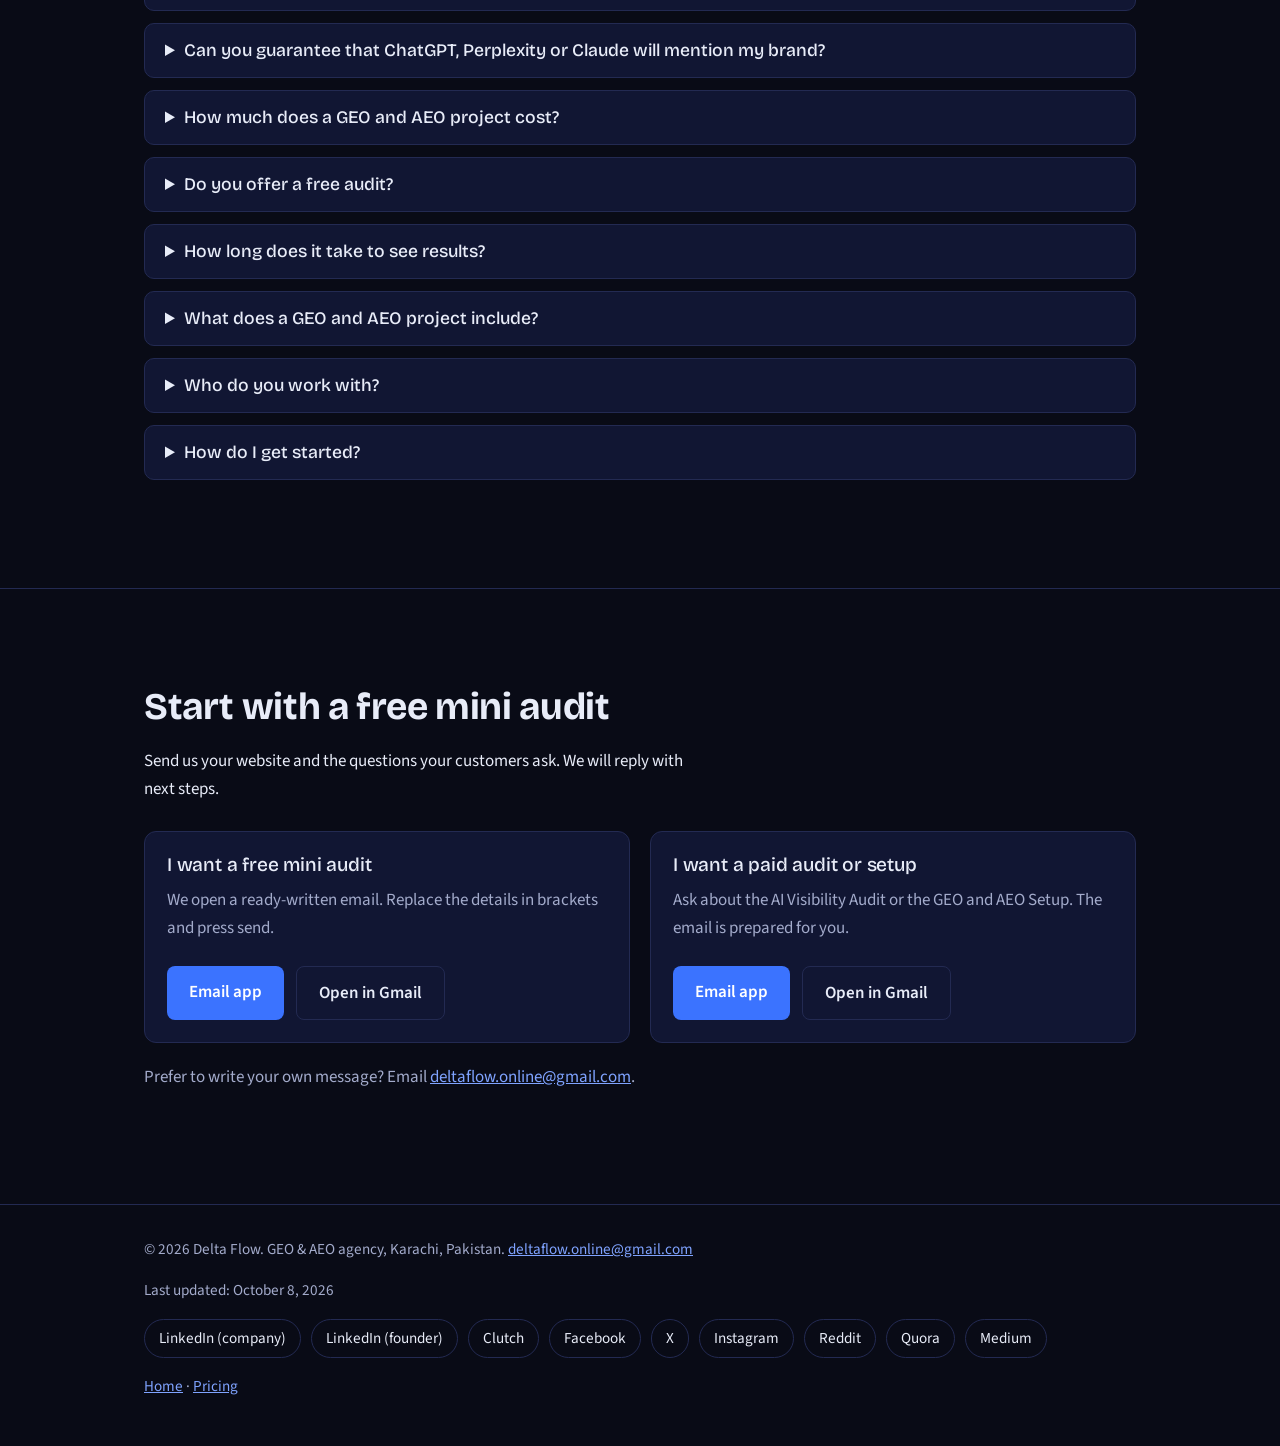
==== commit f9820cc1: "Update fmt.Println to print 'Goodbye World'" ====
--- a/index.html
+++ b/index.html
@@ -4,7 +4,7 @@
 <meta charset="utf-8">
 <meta name="viewport" content="width=device-width, initial-scale=1">
 <title>Delta Flow — GEO &amp; AEO Agency | Get Cited in ChatGPT, Perplexity &amp; Claude</title>
-<meta name="description" content="Delta Flow is a GEO and AEO agency in Karachi, Pakistan. We help brands get found, understood and cited by AI search tools like ChatGPT, Perplexity and Claude.">
+<meta name="description" content="Delta Flow is a GEO and AEO agency in Karachi, Pakistan. We help brands get found, understood and cited by AI search tools like ChatGPT, Perplexity and Claude. Free mini audit, paid plans from $40.">
 <link rel="canonical" href="https://deltaflow.online/">
 <meta name="robots" content="index, follow, max-snippet:-1, max-image-preview:large">
 <meta name="author" content="Usama KK">
@@ -14,133 +14,143 @@
 <meta property="og:type" content="website">
 <meta property="og:site_name" content="Delta Flow">
 <meta property="og:locale" content="en_US">
-<meta property="og:title" content="Delta Flow — GEO &amp; AEO Agency">
-<meta property="og:description" content="We help brands get found, understood and cited by AI search tools like ChatGPT, Perplexity and Claude.">
+<meta property="og:title" content="Delta Flow — GEO &amp; AEO Agency | Get Cited in ChatGPT, Perplexity &amp; Claude">
+<meta property="og:description" content="Delta Flow is a GEO and AEO agency in Karachi, Pakistan. We help brands get found, understood and cited by AI search tools like ChatGPT, Perplexity and Claude. Free mini audit, paid plans from $40.">
 <meta property="og:url" content="https://deltaflow.online/">
 <meta property="og:image" content="https://deltaflow.online/logo.png">
 <meta property="og:image:alt" content="Delta Flow logo">
 <meta name="twitter:card" content="summary">
 <meta name="twitter:site" content="@DeltaFlowGEO">
-<meta name="twitter:title" content="Delta Flow — GEO &amp; AEO Agency">
-<meta name="twitter:description" content="We help brands get found, understood and cited by ChatGPT, Perplexity and Claude.">
+<meta name="twitter:title" content="Delta Flow — GEO &amp; AEO Agency | Get Cited in ChatGPT, Perplexity &amp; Claude">
+<meta name="twitter:description" content="Delta Flow is a GEO and AEO agency in Karachi, Pakistan. We help brands get found, understood and cited by AI search tools like ChatGPT, Perplexity and Claude. Free mini audit, paid plans from $40.">
 <meta name="twitter:image" content="https://deltaflow.online/logo.png">
 <link rel="preconnect" href="https://fonts.googleapis.com">
 <link rel="preconnect" href="https://fonts.gstatic.com" crossorigin>
 <link href="https://fonts.googleapis.com/css2?family=Bricolage+Grotesque:wght@500;700&family=Source+Sans+3:wght@400;600&display=swap" rel="stylesheet">
-<style>
-:root{--bg:#090b16;--panel:#111633;--line:#232a52;--text:#e8ecf8;--muted:#a3abcb;--blue:#3b73ff;--blue2:#7fa3ff;--pad:clamp(20px,5vw,64px)}
-*{box-sizing:border-box}
-html{scroll-behavior:smooth}
-body{margin:0;background:var(--bg);color:var(--text);font:400 17px/1.65 "Source Sans 3",system-ui,-apple-system,"Segoe UI",Arial,sans-serif}
-h1,h2,h3{font-family:"Bricolage Grotesque","Segoe UI",Arial,sans-serif;line-height:1.15;margin:0 0 .5em;letter-spacing:-.01em}
-h1{font-size:clamp(2.2rem,5.4vw,3.9rem);font-weight:700}
-h2{font-size:clamp(1.6rem,3.4vw,2.35rem);font-weight:700}
-h3{font-size:1.2rem;font-weight:500}
-p{margin:0 0 1em;max-width:68ch}
-a{color:var(--blue2)}
-a:focus-visible,button:focus-visible,summary:focus-visible{outline:3px solid var(--blue2);outline-offset:3px;border-radius:4px}
-.skip{position:absolute;left:-999px;top:8px;background:var(--blue);color:#fff;padding:10px 16px;border-radius:8px;z-index:10}
-.skip:focus{left:8px}
-.wrap{max-width:1120px;margin:0 auto;padding:0 var(--pad)}
-section{padding:clamp(48px,8vw,96px) 0;border-top:1px solid var(--line);scroll-margin-top:72px}
-header{position:sticky;top:0;background:rgba(9,11,22,.92);backdrop-filter:blur(8px);z-index:5;border-bottom:1px solid var(--line)}
-nav{display:flex;align-items:center;justify-content:space-between;gap:16px;padding:14px 0;flex-wrap:wrap}
-.logo{font:700 1.15rem "Bricolage Grotesque",sans-serif;color:var(--text);text-decoration:none;display:flex;gap:10px;align-items:center}
-.logo b{display:inline-grid;place-items:center;width:34px;height:34px;border-radius:50%;background:#050714;border:1px solid var(--blue);font-size:.8rem;color:var(--blue2)}
-nav ul{display:flex;gap:22px;list-style:none;margin:0;padding:0;flex-wrap:wrap}
-nav a{color:var(--muted);text-decoration:none}
-nav a:hover{color:var(--text)}
-.btn{display:inline-block;background:var(--blue);color:#fff;text-decoration:none;padding:12px 22px;border-radius:8px;font-weight:600}
-.btn:hover{background:#5688ff}
-.btn.alt{background:transparent;border:1px solid var(--line);color:var(--text)}
-.hero{display:grid;grid-template-columns:1.15fr .85fr;gap:48px;align-items:center;padding:clamp(48px,8vw,96px) 0}
-.hero p.lead{font-size:1.2rem;color:var(--muted)}
-.cta{display:flex;gap:12px;flex-wrap:wrap;margin-top:24px}
-.qa{background:var(--panel);border:1px solid var(--line);border-radius:14px;padding:22px}
-.qa small{color:var(--muted);display:block;margin-bottom:12px}
-.qa .q{background:#0b0f26;border-radius:10px;padding:12px 14px;margin-bottom:12px;color:var(--muted)}
-.qa .a{border-left:3px solid var(--blue);padding-left:14px}
-.qa .a mark{background:rgba(59,115,255,.25);color:var(--text);padding:0 4px;border-radius:3px}
-.grid{display:grid;grid-template-columns:repeat(auto-fit,minmax(250px,1fr));gap:20px;margin-top:28px}
-.card{background:var(--panel);border:1px solid var(--line);border-radius:12px;padding:22px}
-.card p{color:var(--muted);margin:0}
-.lede{font-size:1.25rem;color:var(--text);max-width:62ch}
-.stats{display:grid;grid-template-columns:repeat(4,1fr);margin:32px 0 20px;background:var(--panel);border:1px solid var(--line);border-radius:14px;overflow:hidden}
-.stat{display:flex;flex-direction:column;padding:26px 24px 22px;border-left:1px solid var(--line)}
-.stat:first-child{border-left:0}
-.stat .num{font:700 clamp(2.4rem,4.4vw,3.3rem)/1 "Bricolage Grotesque","Segoe UI",Arial,sans-serif;color:var(--text);letter-spacing:-.02em;margin:0 0 14px}
-.stat .what{color:var(--muted);margin:0 0 22px;font-size:1rem;line-height:1.5;flex:1}
-.stat a.src{color:var(--blue2);font-size:.9rem;text-decoration:underline;text-underline-offset:3px}
-.stat a.src:hover{color:var(--text)}
-.stats-note{color:var(--muted);max-width:68ch;margin:0}
-.answer{border-left:3px solid var(--blue);background:var(--panel);border-radius:0 12px 12px 0;padding:18px 22px;margin:0 0 16px}
-.answer p{margin:0;max-width:72ch}
-.answer strong{color:var(--blue2)}
-.tablewrap{overflow-x:auto;margin-top:28px;border:1px solid var(--line);border-radius:12px}
-table{border-collapse:collapse;width:100%;min-width:640px;background:var(--panel)}
-th,td{text-align:left;padding:14px 18px;border-bottom:1px solid var(--line);vertical-align:top}
-tr:last-child th,tr:last-child td{border-bottom:0}
-thead th{font:500 1.05rem "Bricolage Grotesque",sans-serif;color:var(--blue2)}
-tbody th{font-weight:600;color:var(--text)}
-td{color:var(--muted)}
-.split{display:grid;grid-template-columns:1fr 1fr;gap:28px;margin-top:28px}
-.ticks{list-style:none;margin:0;padding:0;display:grid;gap:12px}
-.ticks li{padding-left:28px;position:relative;color:var(--muted)}
-.ticks li::before{content:"";position:absolute;left:4px;top:.55em;width:10px;height:10px;border:2px solid var(--blue2);border-top:0;border-left:0;transform:rotate(45deg) translateY(-3px)}
-.ticks strong{color:var(--text)}
-dl.facts{margin:0;display:grid;gap:0}
-dl.facts div{display:grid;grid-template-columns:130px 1fr;gap:12px;padding:10px 0;border-bottom:1px solid var(--line)}
-dl.facts div:last-child{border-bottom:0}
-dl.facts dt{color:var(--muted)}
-dl.facts dd{margin:0}
-.steps{counter-reset:s;list-style:none;padding:0;margin:28px 0 0;display:grid;gap:16px}
-.steps li{counter-increment:s;display:grid;grid-template-columns:44px 1fr;gap:16px;background:var(--panel);border:1px solid var(--line);border-radius:12px;padding:18px 20px}
-.steps li::before{content:counter(s);width:36px;height:36px;border-radius:50%;background:var(--blue);display:grid;place-items:center;font-weight:700}
-.steps p{margin:0;color:var(--muted)}
-.about{display:grid;grid-template-columns:.8fr 1.2fr;gap:40px;align-items:start}
-.badge{width:100%;max-width:240px;aspect-ratio:1;border-radius:50%;background:#050714;border:2px solid var(--blue);display:grid;place-items:center;font:700 3rem "Bricolage Grotesque",sans-serif;color:var(--blue2)}
-details{background:var(--panel);border:1px solid var(--line);border-radius:10px;padding:16px 20px;margin-bottom:12px}
-summary{cursor:pointer;font:500 1.1rem "Bricolage Grotesque",sans-serif}
-details p{margin:12px 0 0;color:var(--muted)}
-.social{display:flex;flex-wrap:wrap;gap:10px;list-style:none;padding:0;margin:16px 0 0}
-.social a{display:inline-block;border:1px solid var(--line);border-radius:999px;padding:6px 14px;text-decoration:none;color:var(--text)}
-.social a:hover{border-color:var(--blue2)}
-footer{border-top:1px solid var(--line);padding:32px 0;color:var(--muted);font-size:.95rem}
-footer p{max-width:none}
-@media(max-width:980px){.stats{grid-template-columns:repeat(2,1fr)}.stat:nth-child(3){border-left:0}.stat:nth-child(n+3){border-top:1px solid var(--line)}}
-@media(max-width:820px){.hero,.about,.split{grid-template-columns:1fr}nav ul{gap:14px}dl.facts div{grid-template-columns:1fr;gap:2px}}
-@media(max-width:520px){.stats{grid-template-columns:1fr}.stat{border-left:0}.stat:nth-child(n+2){border-top:1px solid var(--line)}}
-@media(prefers-reduced-motion:reduce){html{scroll-behavior:auto}}
-</style>
+<link rel="stylesheet" href="/style.css">
 <script type="application/ld+json">
 {
- "@context":"https://schema.org",
- "@graph":[
+ "@context": "https://schema.org",
+ "@graph": [
   {
-   "@type":"ProfessionalService",
-   "@id":"https://deltaflow.online/#organization",
-   "name":"Delta Flow",
-   "alternateName":"Delta Flow GEO & AEO Agency",
-   "url":"https://deltaflow.online/",
-   "logo":{"@type":"ImageObject","url":"https://deltaflow.online/logo.png","width":800,"height":800},
-   "image":"https://deltaflow.online/logo.png",
-   "email":"deltaflow.online@gmail.com",
-   "description":"Delta Flow is a GEO and AEO agency that helps brands get found, understood and cited by AI search tools like ChatGPT, Perplexity and Claude.",
-   "slogan":"Be the answer when customers ask AI.",
-   "address":{"@type":"PostalAddress","addressLocality":"Karachi","addressRegion":"Sindh","addressCountry":"PK"},
-   "areaServed":["Karachi","Pakistan","Worldwide"],
-   "knowsLanguage":["English","Urdu"],
-   "contactPoint":{"@type":"ContactPoint","contactType":"customer support","email":"deltaflow.online@gmail.com","availableLanguage":["English","Urdu"]},
-   "founder":{"@id":"https://deltaflow.online/#founder"},
-   "knowsAbout":["Generative Engine Optimization","Answer Engine Optimization","AI search visibility","Structured data","Brand entity consistency"],
-   "hasOfferCatalog":{"@type":"OfferCatalog","name":"GEO and AEO services","itemListElement":[
-    {"@type":"Offer","itemOffered":{"@type":"Service","name":"AI visibility audit"}},
-    {"@type":"Offer","itemOffered":{"@type":"Service","name":"Generative Engine Optimization"}},
-    {"@type":"Offer","itemOffered":{"@type":"Service","name":"Answer Engine Optimization"}},
-    {"@type":"Offer","itemOffered":{"@type":"Service","name":"Structured data and technical setup"}},
-    {"@type":"Offer","itemOffered":{"@type":"Service","name":"Authority and citation building"}}
-   ]},
-   "sameAs":[
+   "@type": "ProfessionalService",
+   "@id": "https://deltaflow.online/#organization",
+   "name": "Delta Flow",
+   "alternateName": "Delta Flow GEO & AEO Agency",
+   "url": "https://deltaflow.online/",
+   "logo": {
+    "@type": "ImageObject",
+    "url": "https://deltaflow.online/logo.png",
+    "width": 800,
+    "height": 800
+   },
+   "image": "https://deltaflow.online/logo.png",
+   "email": "deltaflow.online@gmail.com",
+   "description": "Delta Flow is a GEO and AEO agency that helps brands get found, understood and cited by AI search tools like ChatGPT, Perplexity and Claude.",
+   "slogan": "Be the answer when customers ask AI.",
+   "priceRange": "$0 - $99+",
+   "address": {
+    "@type": "PostalAddress",
+    "addressLocality": "Karachi",
+    "addressRegion": "Sindh",
+    "addressCountry": "PK"
+   },
+   "areaServed": [
+    "Karachi",
+    "Pakistan",
+    "Worldwide"
+   ],
+   "knowsLanguage": [
+    "English",
+    "Urdu"
+   ],
+   "contactPoint": {
+    "@type": "ContactPoint",
+    "contactType": "customer support",
+    "email": "deltaflow.online@gmail.com",
+    "availableLanguage": [
+     "English",
+     "Urdu"
+    ]
+   },
+   "founder": {
+    "@id": "https://deltaflow.online/#founder"
+   },
+   "knowsAbout": [
+    "Generative Engine Optimization",
+    "Answer Engine Optimization",
+    "AI search visibility",
+    "Structured data",
+    "Brand entity consistency"
+   ],
+   "hasOfferCatalog": {
+    "@type": "OfferCatalog",
+    "name": "GEO and AEO services",
+    "itemListElement": [
+     {
+      "@type": "Offer",
+      "itemOffered": {
+       "@type": "Service",
+       "name": "Free Mini Audit"
+      },
+      "price": "0",
+      "priceCurrency": "USD"
+     },
+     {
+      "@type": "Offer",
+      "itemOffered": {
+       "@type": "Service",
+       "name": "AI Visibility Audit"
+      },
+      "priceSpecification": {
+       "@type": "PriceSpecification",
+       "minPrice": 40,
+       "priceCurrency": "USD"
+      }
+     },
+     {
+      "@type": "Offer",
+      "itemOffered": {
+       "@type": "Service",
+       "name": "GEO and AEO Setup"
+      },
+      "priceSpecification": {
+       "@type": "PriceSpecification",
+       "minPrice": 99,
+       "priceCurrency": "USD"
+      }
+     },
+     {
+      "@type": "Offer",
+      "itemOffered": {
+       "@type": "Service",
+       "name": "Generative Engine Optimization"
+      }
+     },
+     {
+      "@type": "Offer",
+      "itemOffered": {
+       "@type": "Service",
+       "name": "Answer Engine Optimization"
+      }
+     },
+     {
+      "@type": "Offer",
+      "itemOffered": {
+       "@type": "Service",
+       "name": "Structured data and technical setup"
+      }
+     },
+     {
+      "@type": "Offer",
+      "itemOffered": {
+       "@type": "Service",
+       "name": "Authority and citation building"
+      }
+     }
+    ]
+   },
+   "sameAs": [
     "https://www.linkedin.com/company/deltaflow-online/",
     "https://clutch.co/profile/delta-flow",
     "https://www.facebook.com/profile.php?id=61595238053242",
@@ -152,47 +162,135 @@
    ]
   },
   {
-   "@type":"Person",
-   "@id":"https://deltaflow.online/#founder",
-   "name":"Usama KK",
-   "jobTitle":"Founder, GEO & AEO Specialist",
-   "description":"Usama KK is the founder of Delta Flow, a GEO and AEO agency in Karachi, Pakistan. He leads every project, from the AI visibility audit to re-testing in ChatGPT, Perplexity and Claude.",
-   "worksFor":{"@id":"https://deltaflow.online/#organization"},
-   "email":"deltaflow.online@gmail.com",
-   "address":{"@type":"PostalAddress","addressLocality":"Karachi","addressCountry":"PK"},
-   "knowsAbout":["Generative Engine Optimization","Answer Engine Optimization","AI search visibility","Structured data","Brand entity consistency"],
-   "sameAs":["https://www.linkedin.com/in/usama-kk-deltaflow/"]
+   "@type": "Person",
+   "@id": "https://deltaflow.online/#founder",
+   "name": "Usama KK",
+   "jobTitle": "Founder, GEO & AEO Specialist",
+   "description": "Usama KK is the founder of Delta Flow, a GEO and AEO agency in Karachi, Pakistan. He leads every project, from the AI visibility audit to re-testing in ChatGPT, Perplexity and Claude.",
+   "worksFor": {
+    "@id": "https://deltaflow.online/#organization"
+   },
+   "email": "deltaflow.online@gmail.com",
+   "address": {
+    "@type": "PostalAddress",
+    "addressLocality": "Karachi",
+    "addressCountry": "PK"
+   },
+   "knowsAbout": [
+    "Generative Engine Optimization",
+    "Answer Engine Optimization",
+    "AI search visibility",
+    "Structured data",
+    "Brand entity consistency"
+   ],
+   "sameAs": [
+    "https://www.linkedin.com/in/usama-kk-deltaflow/"
+   ]
   },
   {
-   "@type":"WebSite",
-   "@id":"https://deltaflow.online/#website",
-   "url":"https://deltaflow.online/",
-   "name":"Delta Flow",
-   "inLanguage":"en",
-   "publisher":{"@id":"https://deltaflow.online/#organization"}
+   "@type": "WebSite",
+   "@id": "https://deltaflow.online/#website",
+   "url": "https://deltaflow.online/",
+   "name": "Delta Flow",
+   "inLanguage": "en",
+   "publisher": {
+    "@id": "https://deltaflow.online/#organization"
+   }
   },
   {
-   "@type":"WebPage",
-   "@id":"https://deltaflow.online/#webpage",
-   "url":"https://deltaflow.online/",
-   "name":"Delta Flow — GEO & AEO Agency",
-   "inLanguage":"en",
-   "isPartOf":{"@id":"https://deltaflow.online/#website"},
-   "about":{"@id":"https://deltaflow.online/#organization"},
-   "primaryImageOfPage":{"@type":"ImageObject","url":"https://deltaflow.online/logo.png"},
-   "dateModified":"2026-10-08"
+   "@type": "WebPage",
+   "@id": "https://deltaflow.online/#webpage",
+   "url": "https://deltaflow.online/",
+   "name": "Delta Flow — GEO & AEO Agency",
+   "inLanguage": "en",
+   "isPartOf": {
+    "@id": "https://deltaflow.online/#website"
+   },
+   "about": {
+    "@id": "https://deltaflow.online/#organization"
+   },
+   "primaryImageOfPage": {
+    "@type": "ImageObject",
+    "url": "https://deltaflow.online/logo.png"
+   },
+   "dateModified": "2026-10-08"
   },
   {
-   "@type":"FAQPage",
-   "mainEntity":[
-    {"@type":"Question","name":"What are GEO and AEO?","acceptedAnswer":{"@type":"Answer","text":"GEO (Generative Engine Optimization) makes your brand easier for AI tools like ChatGPT, Perplexity and Claude to understand and mention. AEO (Answer Engine Optimization) structures your content so it can be used as a direct answer to a question."}},
-    {"@type":"Question","name":"How is GEO different from SEO?","acceptedAnswer":{"@type":"Answer","text":"SEO aims to rank pages in a list of search results. GEO and AEO aim to make your brand and answers part of the AI-written response itself, which depends more on clear answers, consistent brand information and trusted mentions across the web."}},
-    {"@type":"Question","name":"Can you guarantee that ChatGPT, Perplexity or Claude will mention my brand?","acceptedAnswer":{"@type":"Answer","text":"No. No one, including Delta Flow, can guarantee that ChatGPT, Perplexity or Claude will mention a brand. We improve what is within your control: clarity, structure, evidence, consistency and trusted mentions. We also test your brand in these AI tools before and after the work to measure what changed."}},
-    {"@type":"Question","name":"How much does a GEO and AEO project cost?","acceptedAnswer":{"@type":"Answer","text":"Pricing depends on the size of your website and the scope of work, so we quote each project individually. Email us your website and goals and we will reply with a clear quote after a short review."}},
-    {"@type":"Question","name":"How long does it take to see results?","acceptedAnswer":{"@type":"Answer","text":"On-page and profile changes are usually completed in the first few weeks. AI tools update on their own schedule, so we re-test after two to four weeks and report what changed. We do not promise a specific date for AI mentions."}},
-    {"@type":"Question","name":"What does a GEO and AEO project include?","acceptedAnswer":{"@type":"Answer","text":"A Delta Flow GEO and AEO project starts with an AI visibility audit. It then covers answer-first content, FAQ and structured data, brand consistency across profiles, citation building on trusted platforms, and re-testing in ChatGPT, Claude and Perplexity to track whether your brand is mentioned."}},
-    {"@type":"Question","name":"Who do you work with?","acceptedAnswer":{"@type":"Answer","text":"Delta Flow takes on projects for small businesses, service providers and online brands worldwide. We are a GEO and AEO agency based in Karachi, Pakistan, and work fully remotely, so location is not a barrier for clients. Each project starts with an AI visibility audit."}},
-    {"@type":"Question","name":"How do I get started?","acceptedAnswer":{"@type":"Answer","text":"To get started, email deltaflow.online@gmail.com with your website address and the questions your customers usually ask. Delta Flow will review your site and reply with the next steps for an AI visibility audit. Please include your business type and main goal so the reply can be specific."}}
+   "@type": "FAQPage",
+   "@id": "https://deltaflow.online/#faq-data",
+   "mainEntity": [
+    {
+     "@type": "Question",
+     "name": "What are GEO and AEO?",
+     "acceptedAnswer": {
+      "@type": "Answer",
+      "text": "GEO (Generative Engine Optimization) makes your brand easier for AI tools like ChatGPT, Perplexity and Claude to understand and mention. AEO (Answer Engine Optimization) structures your content so it can be used as a direct answer to a question."
+     }
+    },
+    {
+     "@type": "Question",
+     "name": "How is GEO different from SEO?",
+     "acceptedAnswer": {
+      "@type": "Answer",
+      "text": "SEO aims to rank pages in a list of search results. GEO and AEO aim to make your brand and answers part of the AI-written response itself, which depends more on clear answers, consistent brand information and trusted mentions across the web."
+     }
+    },
+    {
+     "@type": "Question",
+     "name": "Can you guarantee that ChatGPT, Perplexity or Claude will mention my brand?",
+     "acceptedAnswer": {
+      "@type": "Answer",
+      "text": "No. No one, including Delta Flow, can guarantee that ChatGPT, Perplexity or Claude will mention a brand. We improve what is within your control: clarity, structure, evidence, consistency and trusted mentions. We also test your brand in these AI tools before and after the work to measure what changed."
+     }
+    },
+    {
+     "@type": "Question",
+     "name": "How much does a GEO and AEO project cost?",
+     "acceptedAnswer": {
+      "@type": "Answer",
+      "text": "Delta Flow publishes starting prices. The Free Mini Audit costs nothing, the AI Visibility Audit starts from $40 and the GEO and AEO Setup starts from $99. The final price depends on the size of your website and the scope of work, and we confirm it with you before any work begins."
+     }
+    },
+    {
+     "@type": "Question",
+     "name": "Do you offer a free audit?",
+     "acceptedAnswer": {
+      "@type": "Answer",
+      "text": "Yes. The Free Mini Audit tests your brand on three prompts in ChatGPT, Perplexity and Claude and sends a short written summary by email. There is no obligation to buy anything afterwards."
+     }
+    },
+    {
+     "@type": "Question",
+     "name": "How long does it take to see results?",
+     "acceptedAnswer": {
+      "@type": "Answer",
+      "text": "On-page and profile changes are usually completed in the first few weeks. AI tools update on their own schedule, so we re-test after two to four weeks and report what changed. We do not promise a specific date for AI mentions."
+     }
+    },
+    {
+     "@type": "Question",
+     "name": "What does a GEO and AEO project include?",
+     "acceptedAnswer": {
+      "@type": "Answer",
+      "text": "A Delta Flow GEO and AEO project starts with an AI visibility audit. It then covers answer-first content, FAQ and structured data, brand consistency across profiles, citation building on trusted platforms, and re-testing in ChatGPT, Claude and Perplexity to track whether your brand is mentioned."
+     }
+    },
+    {
+     "@type": "Question",
+     "name": "Who do you work with?",
+     "acceptedAnswer": {
+      "@type": "Answer",
+      "text": "Delta Flow takes on projects for small and local businesses, such as restaurants and cafes in Karachi, as well as service providers and online brands worldwide. We are a GEO and AEO agency based in Karachi, Pakistan, and work fully remotely. Each project starts with an AI visibility audit."
+     }
+    },
+    {
+     "@type": "Question",
+     "name": "How do I get started?",
+     "acceptedAnswer": {
+      "@type": "Answer",
+      "text": "To get started, email deltaflow.online@gmail.com with your website address and the questions your customers usually ask. Delta Flow will review your site and reply with the next steps. Please include your business type and main goal so the reply can be specific."
+     }
+    }
    ]
   }
  ]
@@ -201,230 +299,114 @@
 </head>
 <body>
 <a class="skip" href="#top">Skip to content</a>
-<header>
- <div class="wrap">
-  <nav aria-label="Main">
-   <a class="logo" href="#top"><b>DF</b>Delta Flow</a>
-   <ul>
-    <li><a href="#why">Why it matters</a></li>
-    <li><a href="#services">Services</a></li>
-    <li><a href="#process">Process</a></li>
-    <li><a href="#about">About</a></li>
-    <li><a href="#faq">FAQ</a></li>
-    <li><a href="#contact">Contact</a></li>
-   </ul>
-  </nav>
- </div>
-</header>
-
+<header><div class="wrap"><nav aria-label="Main"><a class="logo" href="/"><b>DF</b>Delta Flow</a><ul><li><a href="/#why">Why it matters</a></li><li><a href="/#services">Services</a></li><li><a href="/pricing.html">Pricing</a></li><li><a href="/#process">Process</a></li><li><a href="/#about">About</a></li><li><a href="/#faq">FAQ</a></li><li><a href="/#contact">Contact</a></li></ul></nav></div></header>
 <main id="top">
- <div class="wrap">
-  <div class="hero">
-   <div>
-    <h1>When customers ask AI for the best, your brand should be the answer.</h1>
-    <p class="lead">Delta Flow is a GEO and AEO agency. We help brands get found, understood and cited by ChatGPT, Perplexity and Claude.</p>
-    <p>Generative Engine Optimization and Answer Engine Optimization are what we do every day, not a side service.</p>
-    <div class="cta">
-     <a class="btn" href="#contact">Request an AI visibility audit</a>
-     <a class="btn alt" href="#services">See our services</a>
-    </div>
-   </div>
-   <aside class="qa" aria-label="Illustration of an AI answer">
-    <small>Illustration: how an AI answer can cite a brand</small>
-    <div class="q">Which agency can help my business show up in AI search?</div>
-    <div class="a">
-     <p>For AI search visibility, look for a team that publishes clear answers, keeps brand details consistent and builds trusted mentions. <mark>Your brand</mark> is cited when these signals are strong.</p>
-    </div>
-   </aside>
-  </div>
- </div>
-
- <section id="why">
-  <div class="wrap">
-   <h2>Why this matters: buyers ask AI before they ask Google</h2>
-   <p class="lede">More people now start their research by asking ChatGPT, Perplexity or Claude a full question and reading one written answer.</p>
-   <div class="stats" role="list">
-    <div class="stat" role="listitem">
-     <p class="num">2.5B+</p>
-     <p class="what">prompts sent to ChatGPT every day</p>
-     <a class="src" href="https://techcrunch.com/2025/07/21/chatgpt-users-send-2-5-billion-prompts-a-day/" target="_blank" rel="noopener">OpenAI, 2025</a>
-    </div>
-    <div class="stat" role="listitem">
-     <p class="num">1B+</p>
-     <p class="what">people use ChatGPT every week</p>
-     <a class="src" href="https://cryptobriefing.com/chatgpt-one-billion-weekly-users/" target="_blank" rel="noopener">OpenAI, 2026</a>
-    </div>
-    <div class="stat" role="listitem">
-     <p class="num">2.5B+</p>
-     <p class="what">people reached every month by Google AI Overviews</p>
-     <a class="src" href="https://www.digitalinformationworld.com/2026/06/google-says-ai-overviews-has-over-25.html" target="_blank" rel="noopener">Google, 2026</a>
-    </div>
-    <div class="stat" role="listitem">
-     <p class="num">71%</p>
-     <p class="what">of B2B software buyers rely on AI chatbots in their research</p>
-     <a class="src" href="https://company.g2.com/news/g2-research-the-answer-economy" target="_blank" rel="noopener">G2, 2026</a>
-    </div>
-   </div>
-   <p class="stats-note">Each of these people gets an answer. Whether your brand is in it depends on how clearly AI tools can understand and verify you.</p>
-   <div class="grid">
-    <article class="card"><h3>One answer, not ten links</h3><p>An AI tool usually names a few brands and explains why. If yours is not clear enough to include, the buyer never sees it.</p></article>
-    <article class="card"><h3>AI skips what it cannot verify</h3><p>When your brand details differ between your website and profiles, or no trusted source mentions you, AI tools have little reason to recommend you.</p></article>
-    <article class="card"><h3>You can influence the signals</h3><p>Clear answers, structured data, consistent profiles and trusted mentions are all within your control. That is the work we do.</p></article>
-   </div>
-  </div>
- </section>
-
- <section id="what-is-geo">
-  <div class="wrap">
-   <h2>What are GEO and AEO?</h2>
-   <div class="answer"><p><strong>GEO (Generative Engine Optimization)</strong> is the practice of making your brand clear, consistent and trusted enough that AI tools like ChatGPT, Perplexity and Claude understand it and mention it in their answers.</p></div>
-   <div class="answer"><p><strong>AEO (Answer Engine Optimization)</strong> is the practice of writing and structuring content so it can be used as the direct answer to a specific question.</p></div>
-   <div class="tablewrap">
-    <table>
-     <caption class="sr" style="position:absolute;left:-999px">SEO compared with GEO and AEO</caption>
-     <thead><tr><th scope="col"></th><th scope="col">SEO</th><th scope="col">GEO</th><th scope="col">AEO</th></tr></thead>
-     <tbody>
-      <tr><th scope="row">Full name</th><td>Search Engine Optimization</td><td>Generative Engine Optimization</td><td>Answer Engine Optimization</td></tr>
-      <tr><th scope="row">Main goal</th><td>Rank pages in a list of results</td><td>Be understood and mentioned in AI-written answers</td><td>Be the direct answer to a question</td></tr>
-      <tr><th scope="row">Where it shows</th><td>Google and Bing result pages</td><td>ChatGPT, Perplexity, Claude</td><td>AI answers, featured answers, voice assistants</td></tr>
-      <tr><th scope="row">What we work on</th><td>Keywords, links, page speed</td><td>Brand clarity, consistency, trusted mentions</td><td>Answer-first content, FAQs, schema</td></tr>
-     </tbody>
-    </table>
-   </div>
-  </div>
- </section>
-
- <section id="services">
-  <div class="wrap">
-   <h2>What we do</h2>
-   <p>Every service is built around one goal: make it easy for AI tools to understand your brand and trust it enough to mention it.</p>
-   <div class="grid">
-    <article class="card"><h3>AI visibility audit</h3><p>We test your brand in ChatGPT, Perplexity and Claude, see who appears instead of you, and list exactly what to fix.</p></article>
-    <article class="card"><h3>Generative Engine Optimization</h3><p>We make your brand, services and expertise clear and consistent across your website and profiles, so AI tools describe you correctly.</p></article>
-    <article class="card"><h3>Answer Engine Optimization</h3><p>We turn real customer questions into direct, answer-first pages with clear headings, FAQs and short, quotable answers.</p></article>
-    <article class="card"><h3>Structured data and technical setup</h3><p>FAQ, Organization and LocalBusiness schema, clean page structure and metadata that machines can read without guessing.</p></article>
-    <article class="card"><h3>Authority and citations</h3><p>We build trusted mentions on platforms AI tools rely on, such as directories, Reddit, Quora and industry publications.</p></article>
-    <article class="card"><h3>Testing and tracking</h3><p>We re-test your brand in AI tools after every round of changes, so you see what moved and what to do next.</p></article>
-   </div>
-  </div>
- </section>
-
- <section id="process">
-  <div class="wrap">
-   <h2>How we work</h2>
-   <ol class="steps">
-    <li><div><h3>Research</h3><p>We check what AI tools already say about your brand and your category, and find the gaps.</p></div></li>
-    <li><div><h3>Optimize</h3><p>We rewrite key pages with direct answers, FAQs and clear structure, and fix the technical basics.</p></div></li>
-    <li><div><h3>Implement</h3><p>We add schema, align your profiles and build citations so your brand looks the same everywhere.</p></div></li>
-    <li><div><h3>Test and repeat</h3><p>We re-test in ChatGPT, Perplexity and Claude after two to four weeks and keep improving.</p></div></li>
-   </ol>
-   <div class="split">
-    <div>
-     <h3>What you get</h3>
-     <ul class="ticks">
-      <li><strong>AI visibility audit:</strong> a written report of what ChatGPT, Perplexity and Claude say about you today.</li>
-      <li><strong>Answer-first content:</strong> key pages and FAQs rewritten around real customer questions.</li>
-      <li><strong>Structured data:</strong> schema added and checked for your site.</li>
-      <li><strong>Consistent profiles:</strong> your name, description and links aligned across platforms.</li>
-      <li><strong>Re-test report:</strong> a before and after comparison in the same AI tools.</li>
-     </ul>
-    </div>
-    <div>
-     <h3>Delta Flow at a glance</h3>
-     <dl class="facts">
-      <div><dt>Name</dt><dd>Delta Flow</dd></div>
-      <div><dt>What we do</dt><dd>GEO and AEO for brands</dd></div>
-      <div><dt>Founder</dt><dd>Usama KK</dd></div>
-      <div><dt>Based in</dt><dd>Karachi, Pakistan</dd></div>
-      <div><dt>Works with</dt><dd>Clients worldwide, remotely</dd></div>
-      <div><dt>Languages</dt><dd>English and Urdu</dd></div>
-      <div><dt>Contact</dt><dd><a href="mailto:deltaflow.online@gmail.com">deltaflow.online@gmail.com</a></dd></div>
-     </dl>
-    </div>
-   </div>
-  </div>
- </section>
-
- <section id="about">
-  <div class="wrap about">
-   <div class="badge" aria-hidden="true">DF</div>
-   <div>
-    <h2>About Delta Flow</h2>
-    <p>Delta Flow is a GEO and AEO agency based in Karachi, Pakistan, working with brands worldwide. It was founded by Usama KK, who leads every project.</p>
-    <p>Our approach is simple: clear answers, consistent brand information, and honest evidence. We do not promise rankings or AI mentions, because no one can. We improve the signals that AI tools use and show you the results.</p>
-    <p>Find us here:</p>
-    <ul class="social">
-     <li><a href="https://www.linkedin.com/company/deltaflow-online/" rel="me noopener">LinkedIn (company)</a></li>
-     <li><a href="https://www.linkedin.com/in/usama-kk-deltaflow/" rel="me noopener">LinkedIn (founder)</a></li>
-     <li><a href="https://clutch.co/profile/delta-flow" rel="me noopener">Clutch</a></li>
-     <li><a href="https://www.facebook.com/profile.php?id=61595238053242" rel="me noopener">Facebook</a></li>
-     <li><a href="https://x.com/DeltaFlowGEO" rel="me noopener">X</a></li>
-     <li><a href="https://www.instagram.com/deltaflowgeo/" rel="me noopener">Instagram</a></li>
-     <li><a href="https://www.reddit.com/user/DeltaFlow-pk/" rel="me noopener">Reddit</a></li>
-     <li><a href="https://www.quora.com/profile/Delta-Flow-2" rel="me noopener">Quora</a></li>
-     <li><a href="https://medium.com/@deltaflow.online" rel="me noopener">Medium</a></li>
-    </ul>
-   </div>
-  </div>
- </section>
-
- <section id="faq">
-  <div class="wrap">
-   <h2>Questions we get asked</h2>
-   <details open><summary>What are GEO and AEO?</summary><p>GEO (Generative Engine Optimization) makes your brand easier for AI tools like ChatGPT, Perplexity and Claude to understand and mention. AEO (Answer Engine Optimization) structures your content so it can be used as a direct answer to a question.</p></details>
-   <details><summary>How is GEO different from SEO?</summary><p>SEO aims to rank pages in a list of search results. GEO and AEO aim to make your brand and answers part of the AI-written response itself, which depends more on clear answers, consistent brand information and trusted mentions across the web.</p></details>
-   <details><summary>Can you guarantee that ChatGPT, Perplexity or Claude will mention my brand?</summary><p>No. No one, including Delta Flow, can guarantee that ChatGPT, Perplexity or Claude will mention a brand. We improve what is within your control: clarity, structure, evidence, consistency and trusted mentions. We also test your brand in these AI tools before and after the work to measure what changed.</p></details>
-   <details><summary>How much does a GEO and AEO project cost?</summary><p>Pricing depends on the size of your website and the scope of work, so we quote each project individually. Email us your website and goals and we will reply with a clear quote after a short review.</p></details>
-   <details><summary>How long does it take to see results?</summary><p>On-page and profile changes are usually completed in the first few weeks. AI tools update on their own schedule, so we re-test after two to four weeks and report what changed. We do not promise a specific date for AI mentions.</p></details>
-   <details><summary>What does a GEO and AEO project include?</summary><p>A Delta Flow GEO and AEO project starts with an AI visibility audit. It then covers answer-first content, FAQ and structured data, brand consistency across profiles, citation building on trusted platforms, and re-testing in ChatGPT, Claude and Perplexity to track whether your brand is mentioned.</p></details>
-   <details><summary>Who do you work with?</summary><p>Delta Flow takes on projects for small businesses, service providers and online brands worldwide. We are a GEO and AEO agency based in Karachi, Pakistan, and work fully remotely, so location is not a barrier for clients. Each project starts with an AI visibility audit.</p></details>
-   <details><summary>How do I get started?</summary><p>To get started, email deltaflow.online@gmail.com with your website address and the questions your customers usually ask. Delta Flow will review your site and reply with the next steps for an AI visibility audit. Please include your business type and main goal so the reply can be specific.</p></details>
-  </div>
- </section>
-
- <section id="contact">
-  <div class="wrap">
-   <h2>Start with an AI visibility audit</h2>
-   <p>Send us your website and the questions your customers ask. We will reply with next steps.</p>
-   <div class="grid">
-    <article class="card">
-     <h3>I want an AI visibility audit</h3>
-     <p>We open a ready-written email. Replace the details in brackets and press send.</p>
-     <div class="cta">
-      <a class="btn" href="mailto:deltaflow.online@gmail.com?subject=AI%20visibility%20audit%20request&amp;body=Hello%20Delta%20Flow%20team%2C%0A%0AI%20would%20like%20an%20AI%20visibility%20audit%20for%20my%20business.%0A%0AWebsite%3A%20%5Byour%20website%20link%5D%0ABusiness%20name%3A%20%5Byour%20business%20name%5D%0ACountry%3A%20%5Byour%20country%5D%0AMain%20services%3A%20%5Bwhat%20you%20sell%20or%20offer%5D%0A%0APlease%20tell%20me%20the%20next%20steps.%0A%0AThank%20you%2C%0A%5Byour%20name%5D">Email app</a>
-      <a class="btn alt" href="https://mail.google.com/mail/?view=cm&amp;fs=1&amp;to=deltaflow.online@gmail.com&amp;su=AI%20visibility%20audit%20request&amp;body=Hello%20Delta%20Flow%20team%2C%0A%0AI%20would%20like%20an%20AI%20visibility%20audit%20for%20my%20business.%0A%0AWebsite%3A%20%5Byour%20website%20link%5D%0ABusiness%20name%3A%20%5Byour%20business%20name%5D%0ACountry%3A%20%5Byour%20country%5D%0AMain%20services%3A%20%5Bwhat%20you%20sell%20or%20offer%5D%0A%0APlease%20tell%20me%20the%20next%20steps.%0A%0AThank%20you%2C%0A%5Byour%20name%5D" target="_blank" rel="noopener">Open in Gmail</a>
-     </div>
-    </article>
-    <article class="card">
-     <h3>I want to hire Delta Flow</h3>
-     <p>Ask for a quote for GEO and AEO work. The email is prepared for you.</p>
-     <div class="cta">
-      <a class="btn" href="mailto:deltaflow.online@gmail.com?subject=GEO%20and%20AEO%20service%20inquiry&amp;body=Hello%20Delta%20Flow%20team%2C%0A%0AI%20am%20interested%20in%20your%20GEO%20and%20AEO%20services%20and%20would%20like%20a%20quote.%0A%0AWebsite%3A%20%5Byour%20website%20link%5D%0AWhat%20I%20need%3A%20%5Bfor%20example%3A%20audit%2C%20FAQ%20and%20schema%20setup%2C%20citations%5D%0AWhen%20I%20want%20to%20start%3A%20%5Bdate%20or%20timeline%5D%0A%0APlease%20reply%20with%20next%20steps%20and%20pricing.%0A%0AThank%20you%2C%0A%5Byour%20name%5D">Email app</a>
-      <a class="btn alt" href="https://mail.google.com/mail/?view=cm&amp;fs=1&amp;to=deltaflow.online@gmail.com&amp;su=GEO%20and%20AEO%20service%20inquiry&amp;body=Hello%20Delta%20Flow%20team%2C%0A%0AI%20am%20interested%20in%20your%20GEO%20and%20AEO%20services%20and%20would%20like%20a%20quote.%0A%0AWebsite%3A%20%5Byour%20website%20link%5D%0AWhat%20I%20need%3A%20%5Bfor%20example%3A%20audit%2C%20FAQ%20and%20schema%20setup%2C%20citations%5D%0AWhen%20I%20want%20to%20start%3A%20%5Bdate%20or%20timeline%5D%0A%0APlease%20reply%20with%20next%20steps%20and%20pricing.%0A%0AThank%20you%2C%0A%5Byour%20name%5D" target="_blank" rel="noopener">Open in Gmail</a>
-     </div>
-    </article>
-   </div>
-   <p style="margin-top:20px;color:var(--muted)">Prefer to write your own message? Email <a href="mailto:deltaflow.online@gmail.com">deltaflow.online@gmail.com</a>.</p>
-  </div>
- </section>
+<div class="wrap"><div class="hero"><div>
+<h1>When customers ask AI for the best, your brand should be the answer.</h1>
+<p class="lead">Delta Flow is a GEO and AEO agency in Karachi. We help brands get found, understood and cited by ChatGPT, Perplexity and Claude.</p>
+<p>Generative Engine Optimization and Answer Engine Optimization are what we do every day, not a side service. Start with a free mini audit, or see our starting prices.</p>
+<div class="cta"><a class="btn" href="#contact">Get a free mini audit</a><a class="btn alt" href="/pricing.html">See pricing</a></div>
+</div>
+<aside class="qa" aria-label="Illustration of an AI answer"><small>Illustration: how an AI answer can cite a brand</small>
+<div class="q">Which agency can help my business show up in AI search?</div>
+<div class="a"><p>For AI search visibility, look for a team that publishes clear answers, keeps brand details consistent and builds trusted mentions. <mark>Your brand</mark> is cited when these signals are strong.</p></div></aside></div></div>
+
+<section id="why"><div class="wrap">
+<h2>Why this matters: buyers ask AI before they ask Google</h2>
+<p class="lede">More people now start their research by asking ChatGPT, Perplexity or Claude a full question and reading one written answer.</p>
+<div class="stats" role="list">
+<div class="stat" role="listitem"><p class="num">2.5B+</p><p class="what">prompts sent to ChatGPT every day</p><a class="src" href="https://techcrunch.com/2025/07/21/chatgpt-users-send-2-5-billion-prompts-a-day/" target="_blank" rel="noopener">OpenAI, 2025</a></div>
+<div class="stat" role="listitem"><p class="num">1B+</p><p class="what">people use ChatGPT every week</p><a class="src" href="https://cryptobriefing.com/chatgpt-one-billion-weekly-users/" target="_blank" rel="noopener">OpenAI, 2026</a></div>
+<div class="stat" role="listitem"><p class="num">2.5B+</p><p class="what">people reached every month by Google AI Overviews</p><a class="src" href="https://www.digitalinformationworld.com/2026/06/google-says-ai-overviews-has-over-25.html" target="_blank" rel="noopener">Google, 2026</a></div>
+<div class="stat" role="listitem"><p class="num">71%</p><p class="what">of B2B software buyers rely on AI chatbots in their research</p><a class="src" href="https://company.g2.com/news/g2-research-the-answer-economy" target="_blank" rel="noopener">G2, 2026</a></div>
+</div>
+<p class="stats-note">Each of these people gets an answer. Whether your brand is in it depends on how clearly AI tools can understand and verify you.</p>
+<div class="grid">
+<article class="card"><h3>One answer, not ten links</h3><p>An AI tool usually names a few brands and explains why. If yours is not clear enough to include, the buyer never sees it.</p></article>
+<article class="card"><h3>AI skips what it cannot verify</h3><p>When your brand details differ between your website and profiles, or no trusted source mentions you, AI tools have little reason to recommend you.</p></article>
+<article class="card"><h3>You can influence the signals</h3><p>Clear answers, structured data, consistent profiles and trusted mentions are all within your control. That is the work we do.</p></article>
+</div></div></section>
+
+<section id="what-is-geo"><div class="wrap">
+<h2>What are GEO and AEO?</h2>
+<div class="answer"><p><strong>GEO (Generative Engine Optimization)</strong> is the practice of making your brand clear, consistent and trusted enough that AI tools like ChatGPT, Perplexity and Claude understand it and mention it in their answers.</p></div>
+<div class="answer"><p><strong>AEO (Answer Engine Optimization)</strong> is the practice of writing and structuring content so it can be used as the direct answer to a specific question.</p></div>
+<div class="tablewrap"><table><caption class="sr">SEO compared with GEO and AEO</caption>
+<thead><tr><th scope="col"></th><th scope="col">SEO</th><th scope="col">GEO</th><th scope="col">AEO</th></tr></thead><tbody>
+<tr><th scope="row">Full name</th><td>Search Engine Optimization</td><td>Generative Engine Optimization</td><td>Answer Engine Optimization</td></tr>
+<tr><th scope="row">Main goal</th><td>Rank pages in a list of results</td><td>Be understood and mentioned in AI-written answers</td><td>Be the direct answer to a question</td></tr>
+<tr><th scope="row">Where it shows</th><td>Google and Bing result pages</td><td>ChatGPT, Perplexity, Claude</td><td>AI answers, featured answers, voice assistants</td></tr>
+<tr><th scope="row">What we work on</th><td>Keywords, links, page speed</td><td>Brand clarity, consistency, trusted mentions</td><td>Answer-first content, FAQs, schema</td></tr>
+</tbody></table></div></div></section>
+
+<section id="services"><div class="wrap">
+<h2>What we do</h2>
+<p>Every service is built around one goal: make it easy for AI tools to understand your brand and trust it enough to mention it.</p>
+<div class="grid">
+<article class="card"><h3>AI visibility audit</h3><p>We test your brand in ChatGPT, Perplexity and Claude, see who appears instead of you, and list exactly what to fix.</p></article>
+<article class="card"><h3>Generative Engine Optimization</h3><p>We make your brand, services and expertise clear and consistent across your website and profiles, so AI tools describe you correctly.</p></article>
+<article class="card"><h3>Answer Engine Optimization</h3><p>We turn real customer questions into direct, answer-first pages with clear headings, FAQs and short, quotable answers.</p></article>
+<article class="card"><h3>Structured data and technical setup</h3><p>FAQ, Organization and LocalBusiness schema, clean page structure and metadata that machines can read without guessing.</p></article>
+<article class="card"><h3>Authority and citations</h3><p>We build trusted mentions on platforms AI tools rely on, such as directories, Reddit, Quora and industry publications.</p></article>
+<article class="card"><h3>Testing and tracking</h3><p>We re-test your brand in AI tools after every round of changes, so you see what moved and what to do next.</p></article>
+</div></div></section>
+
+<section id="pricing"><div class="wrap">
+<h2>Affordable GEO and AEO pricing</h2>
+<p class="lede">Clear starting prices, in US dollars. Start free, and pay only if you want more.</p>
+<div class="grid"><article class="card plan"><h3>Free Mini Audit</h3><p class="price">$0</p><p class="for">Start here. A quick check of what AI says about your brand.</p><div class="cta" style="margin-top:0"><a class="btn alt" href="/pricing.html">See what is included</a></div></article><article class="card plan hot"><h3>AI Visibility Audit</h3><p class="price">from $40</p><p class="for">A full written picture of how AI tools see you and what to fix.</p><div class="cta" style="margin-top:0"><a class="btn alt" href="/pricing.html">See what is included</a></div></article><article class="card plan"><h3>GEO + AEO Setup</h3><p class="price">from $99</p><p class="for">The audit plus the on-site work, done for you.</p><div class="cta" style="margin-top:0"><a class="btn alt" href="/pricing.html">See what is included</a></div></article></div>
+<p class="note" style="margin-top:20px">These are starting prices. The final scope and price are confirmed with you before any work begins. <a href="/pricing.html">See full pricing</a>.</p>
+</div></section>
+
+<section id="process"><div class="wrap">
+<h2>How we work</h2>
+<ol class="steps">
+<li><div><h3>Research</h3><p>We check what AI tools already say about your brand and your category, and find the gaps.</p></div></li>
+<li><div><h3>Optimize</h3><p>We rewrite key pages with direct answers, FAQs and clear structure, and fix the technical basics.</p></div></li>
+<li><div><h3>Implement</h3><p>We add schema, align your profiles and build citations so your brand looks the same everywhere.</p></div></li>
+<li><div><h3>Test and repeat</h3><p>We re-test in ChatGPT, Perplexity and Claude after two to four weeks and keep improving.</p></div></li>
+</ol>
+<div class="split"><div><h3>What you get</h3><ul class="ticks">
+<li><strong>AI visibility audit:</strong> a written report of what ChatGPT, Perplexity and Claude say about you today.</li>
+<li><strong>Answer-first content:</strong> key pages and FAQs rewritten around real customer questions.</li>
+<li><strong>Structured data:</strong> schema added and checked for your site.</li>
+<li><strong>Consistent profiles:</strong> your name, description and links aligned across platforms.</li>
+<li><strong>Re-test report:</strong> a before and after comparison in the same AI tools.</li></ul></div>
+<div><h3>Delta Flow at a glance</h3><dl class="facts">
+<div><dt>Name</dt><dd>Delta Flow</dd></div><div><dt>What we do</dt><dd>GEO and AEO for brands</dd></div>
+<div><dt>Founder</dt><dd>Usama KK</dd></div><div><dt>Based in</dt><dd>Karachi, Pakistan</dd></div>
+<div><dt>Works with</dt><dd>Local businesses and online brands, remotely</dd></div>
+<div><dt>Pricing</dt><dd>Free mini audit, then from $40</dd></div>
+<div><dt>Languages</dt><dd>English and Urdu</dd></div>
+<div><dt>Contact</dt><dd><a href="mailto:deltaflow.online@gmail.com">deltaflow.online@gmail.com</a></dd></div></dl></div></div>
+</div></section>
+
+<section id="about"><div class="wrap about">
+<div class="badge" aria-hidden="true">DF</div>
+<div><h2>About Delta Flow</h2>
+<p>Delta Flow is a GEO and AEO agency based in Karachi, Pakistan, working with local businesses and brands worldwide. It was founded by Usama KK, who leads every project.</p>
+<p>Our approach is simple: clear answers, consistent brand information, and honest evidence. We do not promise rankings or AI mentions, because no one can. We improve the signals that AI tools use and show you the results.</p>
+<p>Find us here:</p><ul class="social"><li><a href="https://www.linkedin.com/company/deltaflow-online/" rel="me noopener">LinkedIn (company)</a></li><li><a href="https://www.linkedin.com/in/usama-kk-deltaflow/" rel="me noopener">LinkedIn (founder)</a></li><li><a href="https://clutch.co/profile/delta-flow" rel="me noopener">Clutch</a></li><li><a href="https://www.facebook.com/profile.php?id=61595238053242" rel="me noopener">Facebook</a></li><li><a href="https://x.com/DeltaFlowGEO" rel="me noopener">X</a></li><li><a href="https://www.instagram.com/deltaflowgeo/" rel="me noopener">Instagram</a></li><li><a href="https://www.reddit.com/user/DeltaFlow-pk/" rel="me noopener">Reddit</a></li><li><a href="https://www.quora.com/profile/Delta-Flow-2" rel="me noopener">Quora</a></li><li><a href="https://medium.com/@deltaflow.online" rel="me noopener">Medium</a></li></ul></div></div></section>
+
+<section id="faq"><div class="wrap"><h2>Questions we get asked</h2>
+<details open><summary>What are GEO and AEO?</summary><p>GEO (Generative Engine Optimization) makes your brand easier for AI tools like ChatGPT, Perplexity and Claude to understand and mention. AEO (Answer Engine Optimization) structures your content so it can be used as a direct answer to a question.</p></details><details><summary>How is GEO different from SEO?</summary><p>SEO aims to rank pages in a list of search results. GEO and AEO aim to make your brand and answers part of the AI-written response itself, which depends more on clear answers, consistent brand information and trusted mentions across the web.</p></details><details><summary>Can you guarantee that ChatGPT, Perplexity or Claude will mention my brand?</summary><p>No. No one, including Delta Flow, can guarantee that ChatGPT, Perplexity or Claude will mention a brand. We improve what is within your control: clarity, structure, evidence, consistency and trusted mentions. We also test your brand in these AI tools before and after the work to measure what changed.</p></details><details><summary>How much does a GEO and AEO project cost?</summary><p>Delta Flow publishes starting prices. The Free Mini Audit costs nothing, the AI Visibility Audit starts from $40 and the GEO and AEO Setup starts from $99. The final price depends on the size of your website and the scope of work, and we confirm it with you before any work begins.</p></details><details><summary>Do you offer a free audit?</summary><p>Yes. The Free Mini Audit tests your brand on three prompts in ChatGPT, Perplexity and Claude and sends a short written summary by email. There is no obligation to buy anything afterwards.</p></details><details><summary>How long does it take to see results?</summary><p>On-page and profile changes are usually completed in the first few weeks. AI tools update on their own schedule, so we re-test after two to four weeks and report what changed. We do not promise a specific date for AI mentions.</p></details><details><summary>What does a GEO and AEO project include?</summary><p>A Delta Flow GEO and AEO project starts with an AI visibility audit. It then covers answer-first content, FAQ and structured data, brand consistency across profiles, citation building on trusted platforms, and re-testing in ChatGPT, Claude and Perplexity to track whether your brand is mentioned.</p></details><details><summary>Who do you work with?</summary><p>Delta Flow takes on projects for small and local businesses, such as restaurants and cafes in Karachi, as well as service providers and online brands worldwide. We are a GEO and AEO agency based in Karachi, Pakistan, and work fully remotely. Each project starts with an AI visibility audit.</p></details><details><summary>How do I get started?</summary><p>To get started, email deltaflow.online@gmail.com with your website address and the questions your customers usually ask. Delta Flow will review your site and reply with the next steps. Please include your business type and main goal so the reply can be specific.</p></details>
+</div></section>
+
+<section id="contact"><div class="wrap">
+<h2>Start with a free mini audit</h2>
+<p>Send us your website and the questions your customers ask. We will reply with next steps.</p>
+<div class="grid">
+<article class="card"><h3>I want a free mini audit</h3><p>We open a ready-written email. Replace the details in brackets and press send.</p><div class="cta"><a class="btn" href="mailto:deltaflow.online@gmail.com?subject=Free%20Mini%20Audit%20request&amp;body=Hello%20Delta%20Flow%20team%2C%0A%0AI%20would%20like%20a%20free%20mini%20audit.%0A%0AWebsite%3A%20%5Byour%20website%20link%5D%0ABusiness%20name%3A%20%5Byour%20business%20name%5D%0ACity%20and%20country%3A%20%5Byour%20city%20and%20country%5D%0AMain%20services%3A%20%5Bwhat%20you%20sell%20or%20offer%5D%0A%0AThank%20you%2C%0A%5Byour%20name%5D">Email app</a> <a class="btn alt" href="https://mail.google.com/mail/?view=cm&amp;fs=1&amp;to=deltaflow.online@gmail.com&amp;su=Free%20Mini%20Audit%20request&amp;body=Hello%20Delta%20Flow%20team%2C%0A%0AI%20would%20like%20a%20free%20mini%20audit.%0A%0AWebsite%3A%20%5Byour%20website%20link%5D%0ABusiness%20name%3A%20%5Byour%20business%20name%5D%0ACity%20and%20country%3A%20%5Byour%20city%20and%20country%5D%0AMain%20services%3A%20%5Bwhat%20you%20sell%20or%20offer%5D%0A%0AThank%20you%2C%0A%5Byour%20name%5D" target="_blank" rel="noopener">Open in Gmail</a></div></article>
+<article class="card"><h3>I want a paid audit or setup</h3><p>Ask about the AI Visibility Audit or the GEO and AEO Setup. The email is prepared for you.</p><div class="cta"><a class="btn" href="mailto:deltaflow.online@gmail.com?subject=AI%20Visibility%20Audit%20request&amp;body=Hello%20Delta%20Flow%20team%2C%0A%0AI%20would%20like%20an%20AI%20Visibility%20Audit.%0A%0AWebsite%3A%20%5Byour%20website%20link%5D%0ABusiness%20name%3A%20%5Byour%20business%20name%5D%0ACity%20and%20country%3A%20%5Byour%20city%20and%20country%5D%0AMain%20services%3A%20%5Bwhat%20you%20sell%20or%20offer%5D%0A%0AThank%20you%2C%0A%5Byour%20name%5D">Email app</a> <a class="btn alt" href="https://mail.google.com/mail/?view=cm&amp;fs=1&amp;to=deltaflow.online@gmail.com&amp;su=AI%20Visibility%20Audit%20request&amp;body=Hello%20Delta%20Flow%20team%2C%0A%0AI%20would%20like%20an%20AI%20Visibility%20Audit.%0A%0AWebsite%3A%20%5Byour%20website%20link%5D%0ABusiness%20name%3A%20%5Byour%20business%20name%5D%0ACity%20and%20country%3A%20%5Byour%20city%20and%20country%5D%0AMain%20services%3A%20%5Bwhat%20you%20sell%20or%20offer%5D%0A%0AThank%20you%2C%0A%5Byour%20name%5D" target="_blank" rel="noopener">Open in Gmail</a></div></article>
+</div>
+<p style="margin-top:20px;color:var(--muted)">Prefer to write your own message? Email <a href="mailto:deltaflow.online@gmail.com">deltaflow.online@gmail.com</a>.</p>
+</div></section>
 </main>
-
-<footer>
- <div class="wrap">
-  <p>© 2026 Delta Flow. GEO &amp; AEO agency, Karachi, Pakistan. <a href="mailto:deltaflow.online@gmail.com">deltaflow.online@gmail.com</a></p>
-  <p>Last updated: <time datetime="2026-10-08">October 8, 2026</time></p>
-  <ul class="social">
-   <li><a href="https://www.linkedin.com/company/deltaflow-online/" rel="me noopener">LinkedIn (company)</a></li>
-   <li><a href="https://www.linkedin.com/in/usama-kk-deltaflow/" rel="me noopener">LinkedIn (founder)</a></li>
-   <li><a href="https://clutch.co/profile/delta-flow" rel="me noopener">Clutch</a></li>
-   <li><a href="https://www.facebook.com/profile.php?id=61595238053242" rel="me noopener">Facebook</a></li>
-   <li><a href="https://x.com/DeltaFlowGEO" rel="me noopener">X</a></li>
-   <li><a href="https://www.instagram.com/deltaflowgeo/" rel="me noopener">Instagram</a></li>
-   <li><a href="https://www.reddit.com/user/DeltaFlow-pk/" rel="me noopener">Reddit</a></li>
-   <li><a href="https://www.quora.com/profile/Delta-Flow-2" rel="me noopener">Quora</a></li>
-   <li><a href="https://medium.com/@deltaflow.online" rel="me noopener">Medium</a></li>
-  </ul>
- </div>
-</footer>
+<footer><div class="wrap">
+<p>© 2026 Delta Flow. GEO &amp; AEO agency, Karachi, Pakistan. <a href="mailto:deltaflow.online@gmail.com">deltaflow.online@gmail.com</a></p>
+<p>Last updated: <time datetime="2026-10-08">October 8, 2026</time></p>
+<ul class="social"><li><a href="https://www.linkedin.com/company/deltaflow-online/" rel="me noopener">LinkedIn (company)</a></li><li><a href="https://www.linkedin.com/in/usama-kk-deltaflow/" rel="me noopener">LinkedIn (founder)</a></li><li><a href="https://clutch.co/profile/delta-flow" rel="me noopener">Clutch</a></li><li><a href="https://www.facebook.com/profile.php?id=61595238053242" rel="me noopener">Facebook</a></li><li><a href="https://x.com/DeltaFlowGEO" rel="me noopener">X</a></li><li><a href="https://www.instagram.com/deltaflowgeo/" rel="me noopener">Instagram</a></li><li><a href="https://www.reddit.com/user/DeltaFlow-pk/" rel="me noopener">Reddit</a></li><li><a href="https://www.quora.com/profile/Delta-Flow-2" rel="me noopener">Quora</a></li><li><a href="https://medium.com/@deltaflow.online" rel="me noopener">Medium</a></li></ul>
+<p style="margin-top:16px"><a href="/">Home</a> · <a href="/pricing.html">Pricing</a></p>
+</div></footer>
 </body>
 </html>
--- a/style.css
+++ b/style.css
@@ -0,0 +1,92 @@
+:root{--bg:#090b16;--panel:#111633;--line:#232a52;--text:#e8ecf8;--muted:#a3abcb;--blue:#3b73ff;--blue2:#7fa3ff;--pad:clamp(20px,5vw,64px)}
+*{box-sizing:border-box}
+html{scroll-behavior:smooth}
+body{margin:0;background:var(--bg);color:var(--text);font:400 17px/1.65 "Source Sans 3",system-ui,-apple-system,"Segoe UI",Arial,sans-serif}
+h1,h2,h3{font-family:"Bricolage Grotesque","Segoe UI",Arial,sans-serif;line-height:1.15;margin:0 0 .5em;letter-spacing:-.01em}
+h1{font-size:clamp(2.2rem,5.4vw,3.9rem);font-weight:700}
+h2{font-size:clamp(1.6rem,3.4vw,2.35rem);font-weight:700}
+h3{font-size:1.2rem;font-weight:500}
+p{margin:0 0 1em;max-width:68ch}
+a{color:var(--blue2)}
+a:focus-visible,button:focus-visible,summary:focus-visible{outline:3px solid var(--blue2);outline-offset:3px;border-radius:4px}
+.skip{position:absolute;left:-999px;top:8px;background:var(--blue);color:#fff;padding:10px 16px;border-radius:8px;z-index:10}
+.skip:focus{left:8px}
+.sr{position:absolute;left:-999px}
+.wrap{max-width:1120px;margin:0 auto;padding:0 var(--pad)}
+section{padding:clamp(48px,8vw,96px) 0;border-top:1px solid var(--line);scroll-margin-top:72px}
+header{position:sticky;top:0;background:rgba(9,11,22,.92);backdrop-filter:blur(8px);z-index:5;border-bottom:1px solid var(--line)}
+nav{display:flex;align-items:center;justify-content:space-between;gap:16px;padding:14px 0;flex-wrap:wrap}
+.logo{font:700 1.15rem "Bricolage Grotesque",sans-serif;color:var(--text);text-decoration:none;display:flex;gap:10px;align-items:center}
+.logo b{display:inline-grid;place-items:center;width:34px;height:34px;border-radius:50%;background:#050714;border:1px solid var(--blue);font-size:.8rem;color:var(--blue2)}
+nav ul{display:flex;gap:22px;list-style:none;margin:0;padding:0;flex-wrap:wrap}
+nav a{color:var(--muted);text-decoration:none}
+nav a:hover,nav a[aria-current]{color:var(--text)}
+.btn{display:inline-block;background:var(--blue);color:#fff;text-decoration:none;padding:12px 22px;border-radius:8px;font-weight:600}
+.btn:hover{background:#5688ff}
+.btn.alt{background:transparent;border:1px solid var(--line);color:var(--text)}
+.hero{display:grid;grid-template-columns:1.15fr .85fr;gap:48px;align-items:center;padding:clamp(48px,8vw,96px) 0}
+.hero p.lead{font-size:1.2rem;color:var(--muted)}
+.cta{display:flex;gap:12px;flex-wrap:wrap;margin-top:24px}
+.qa{background:var(--panel);border:1px solid var(--line);border-radius:14px;padding:22px}
+.qa small{color:var(--muted);display:block;margin-bottom:12px}
+.qa .q{background:#0b0f26;border-radius:10px;padding:12px 14px;margin-bottom:12px;color:var(--muted)}
+.qa .a{border-left:3px solid var(--blue);padding-left:14px}
+.qa .a mark{background:rgba(59,115,255,.25);color:var(--text);padding:0 4px;border-radius:3px}
+.grid{display:grid;grid-template-columns:repeat(auto-fit,minmax(250px,1fr));gap:20px;margin-top:28px}
+.card{background:var(--panel);border:1px solid var(--line);border-radius:12px;padding:22px}
+.card p{color:var(--muted);margin:0}
+.lede{font-size:1.25rem;color:var(--text);max-width:62ch}
+.stats{display:grid;grid-template-columns:repeat(4,1fr);margin:32px 0 20px;background:var(--panel);border:1px solid var(--line);border-radius:14px;overflow:hidden}
+.stat{display:flex;flex-direction:column;padding:26px 24px 22px;border-left:1px solid var(--line)}
+.stat:first-child{border-left:0}
+.stat .num{font:700 clamp(2.4rem,4.4vw,3.3rem)/1 "Bricolage Grotesque","Segoe UI",Arial,sans-serif;color:var(--text);letter-spacing:-.02em;margin:0 0 14px}
+.stat .what{color:var(--muted);margin:0 0 22px;font-size:1rem;line-height:1.5;flex:1}
+.stat a.src{color:var(--blue2);font-size:.9rem;text-decoration:underline;text-underline-offset:3px}
+.stat a.src:hover{color:var(--text)}
+.stats-note{color:var(--muted);max-width:68ch;margin:0}
+.answer{border-left:3px solid var(--blue);background:var(--panel);border-radius:0 12px 12px 0;padding:18px 22px;margin:0 0 16px}
+.answer p{margin:0;max-width:72ch}
+.answer strong{color:var(--blue2)}
+.tablewrap{overflow-x:auto;margin-top:28px;border:1px solid var(--line);border-radius:12px}
+table{border-collapse:collapse;width:100%;min-width:640px;background:var(--panel)}
+th,td{text-align:left;padding:14px 18px;border-bottom:1px solid var(--line);vertical-align:top}
+tr:last-child th,tr:last-child td{border-bottom:0}
+thead th{font:500 1.05rem "Bricolage Grotesque",sans-serif;color:var(--blue2)}
+tbody th{font-weight:600;color:var(--text)}
+td{color:var(--muted)}
+.split{display:grid;grid-template-columns:1fr 1fr;gap:28px;margin-top:28px}
+.ticks{list-style:none;margin:0;padding:0;display:grid;gap:12px}
+.ticks li{padding-left:28px;position:relative;color:var(--muted)}
+.ticks li::before{content:"";position:absolute;left:4px;top:.55em;width:10px;height:10px;border:2px solid var(--blue2);border-top:0;border-left:0;transform:rotate(45deg) translateY(-3px)}
+.ticks strong{color:var(--text)}
+dl.facts{margin:0;display:grid;gap:0}
+dl.facts div{display:grid;grid-template-columns:130px 1fr;gap:12px;padding:10px 0;border-bottom:1px solid var(--line)}
+dl.facts div:last-child{border-bottom:0}
+dl.facts dt{color:var(--muted)}
+dl.facts dd{margin:0}
+.steps{counter-reset:s;list-style:none;padding:0;margin:28px 0 0;display:grid;gap:16px}
+.steps li{counter-increment:s;display:grid;grid-template-columns:44px 1fr;gap:16px;background:var(--panel);border:1px solid var(--line);border-radius:12px;padding:18px 20px}
+.steps li::before{content:counter(s);width:36px;height:36px;border-radius:50%;background:var(--blue);display:grid;place-items:center;font-weight:700}
+.steps p{margin:0;color:var(--muted)}
+.about{display:grid;grid-template-columns:.8fr 1.2fr;gap:40px;align-items:start}
+.badge{width:100%;max-width:240px;aspect-ratio:1;border-radius:50%;background:#050714;border:2px solid var(--blue);display:grid;place-items:center;font:700 3rem "Bricolage Grotesque",sans-serif;color:var(--blue2)}
+details{background:var(--panel);border:1px solid var(--line);border-radius:10px;padding:16px 20px;margin-bottom:12px}
+summary{cursor:pointer;font:500 1.1rem "Bricolage Grotesque",sans-serif}
+details p{margin:12px 0 0;color:var(--muted)}
+.social{display:flex;flex-wrap:wrap;gap:10px;list-style:none;padding:0;margin:16px 0 0}
+.social a{display:inline-block;border:1px solid var(--line);border-radius:999px;padding:6px 14px;text-decoration:none;color:var(--text)}
+.social a:hover{border-color:var(--blue2)}
+.plan{display:flex;flex-direction:column}
+.plan .price{font:700 2.6rem/1 "Bricolage Grotesque",sans-serif;color:var(--text);margin:8px 0 4px}
+.plan .price small{font:400 1rem "Source Sans 3",sans-serif;color:var(--muted)}
+.plan .for{color:var(--muted);margin:0 0 16px}
+.plan .ticks{flex:1;margin-bottom:20px}
+.plan.hot{border-color:var(--blue)}
+.tag{display:inline-block;font-size:.8rem;font-weight:600;color:var(--blue2);border:1px solid var(--blue);border-radius:999px;padding:2px 10px;margin-bottom:8px}
+.note{color:var(--muted);max-width:72ch}
+footer{border-top:1px solid var(--line);padding:32px 0;color:var(--muted);font-size:.95rem}
+footer p{max-width:none}
+@media(max-width:980px){.stats{grid-template-columns:repeat(2,1fr)}.stat:nth-child(3){border-left:0}.stat:nth-child(n+3){border-top:1px solid var(--line)}}
+@media(max-width:820px){.hero,.about,.split{grid-template-columns:1fr}nav ul{gap:14px}dl.facts div{grid-template-columns:1fr;gap:2px}}
+@media(max-width:520px){.stats{grid-template-columns:1fr}.stat{border-left:0}.stat:nth-child(n+2){border-top:1px solid var(--line)}}
+@media(prefers-reduced-motion:reduce){html{scroll-behavior:auto}}
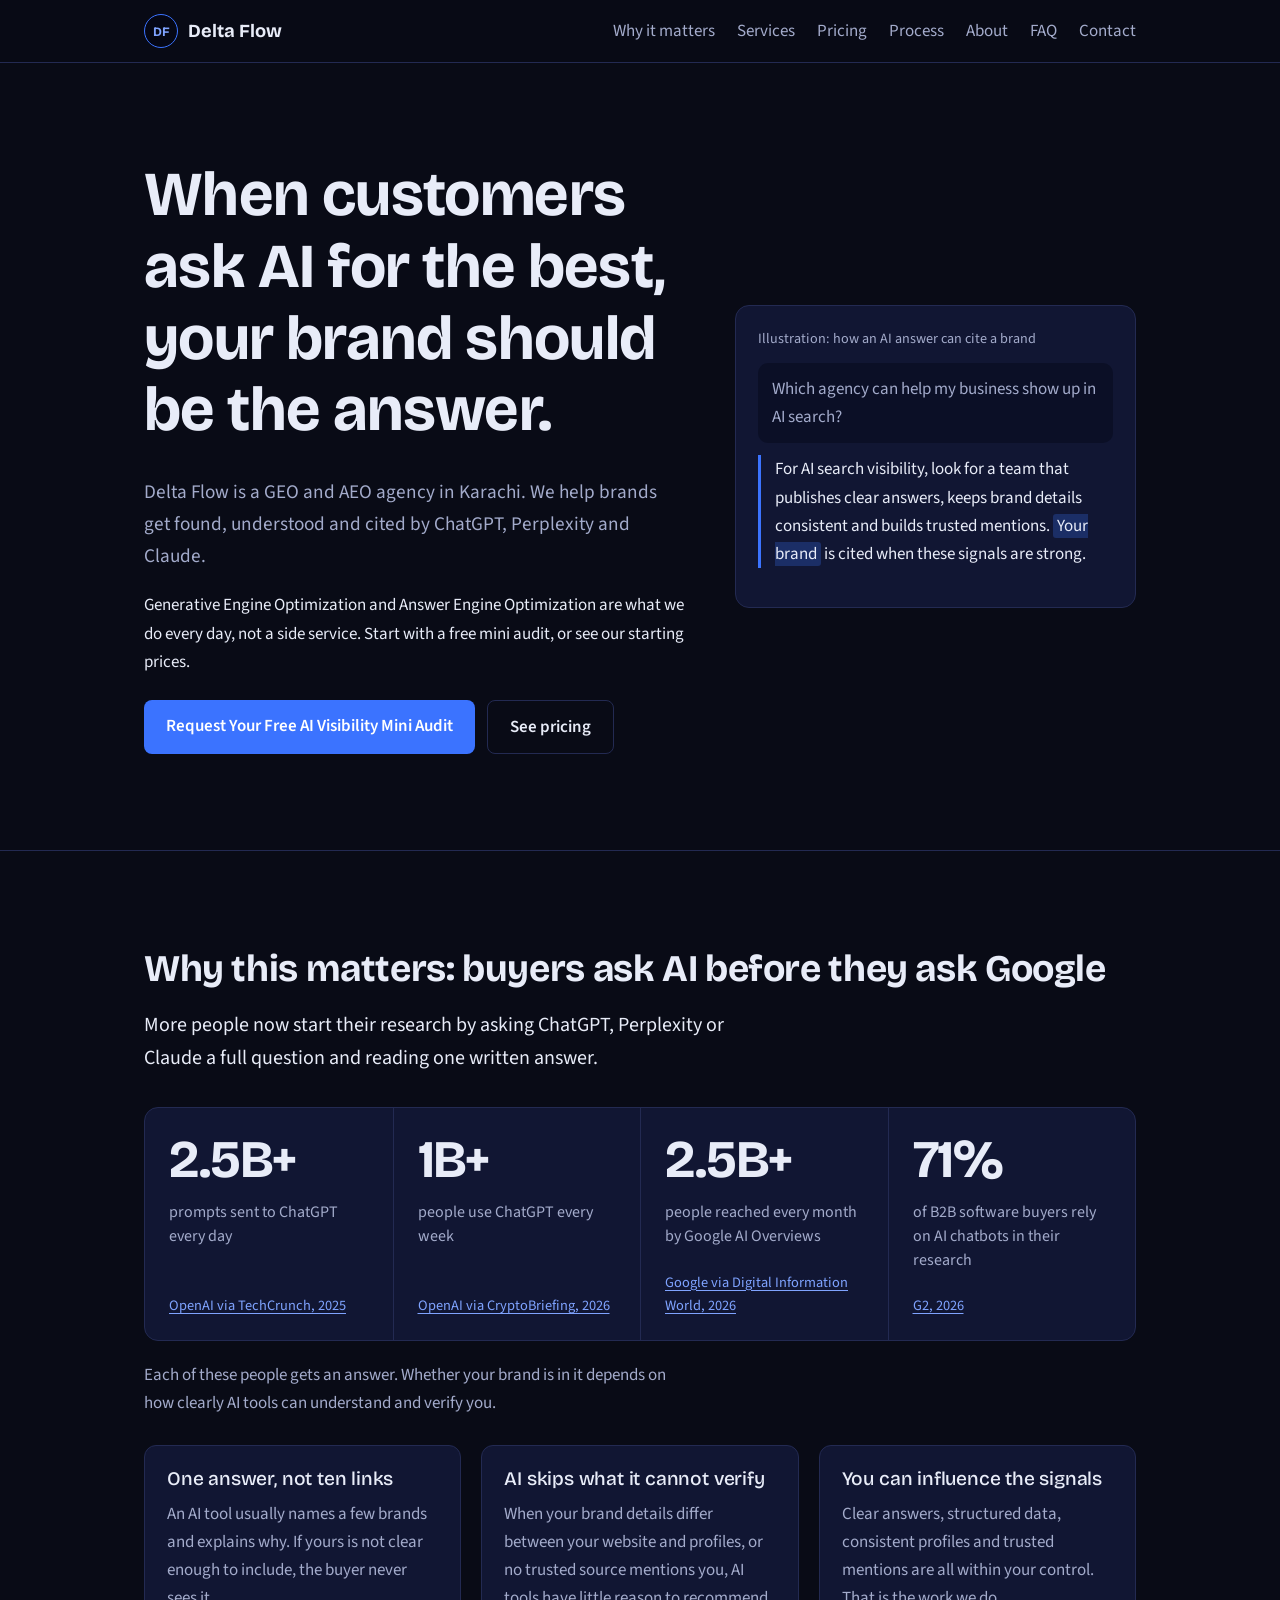
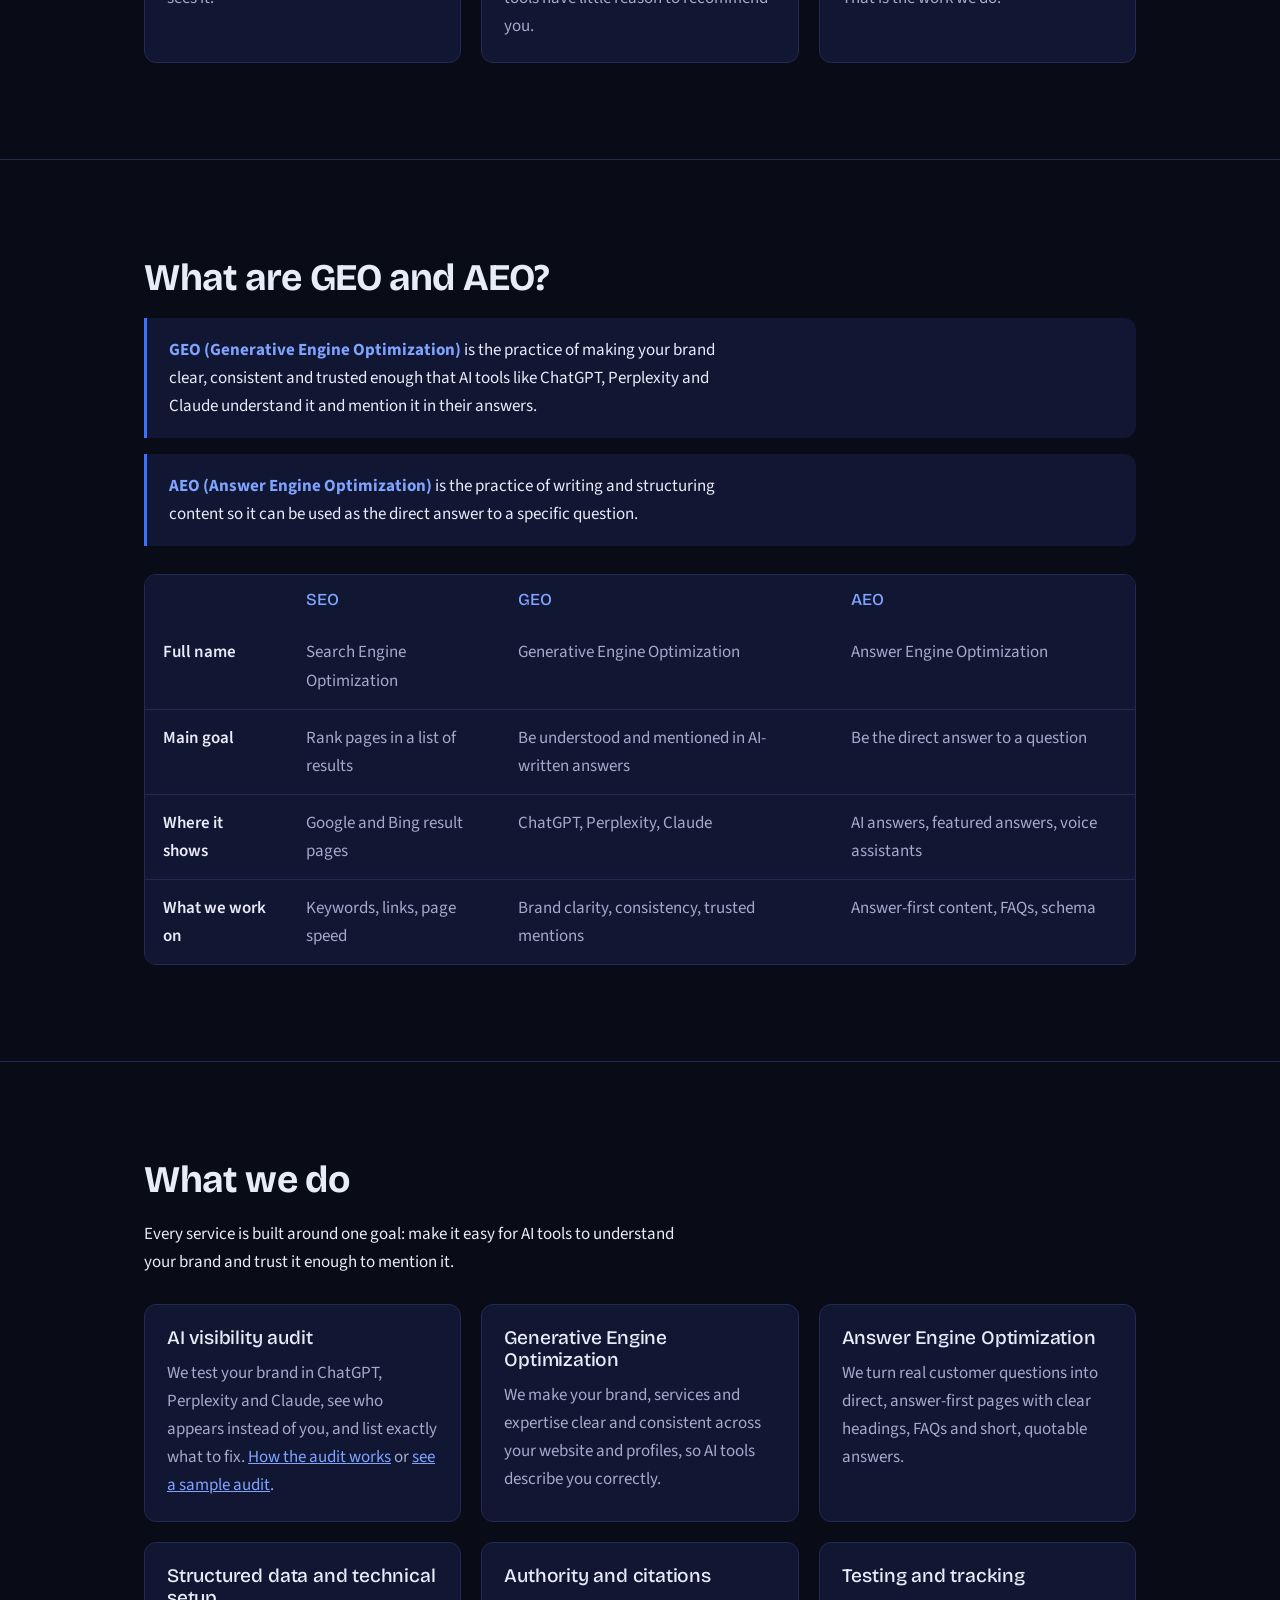
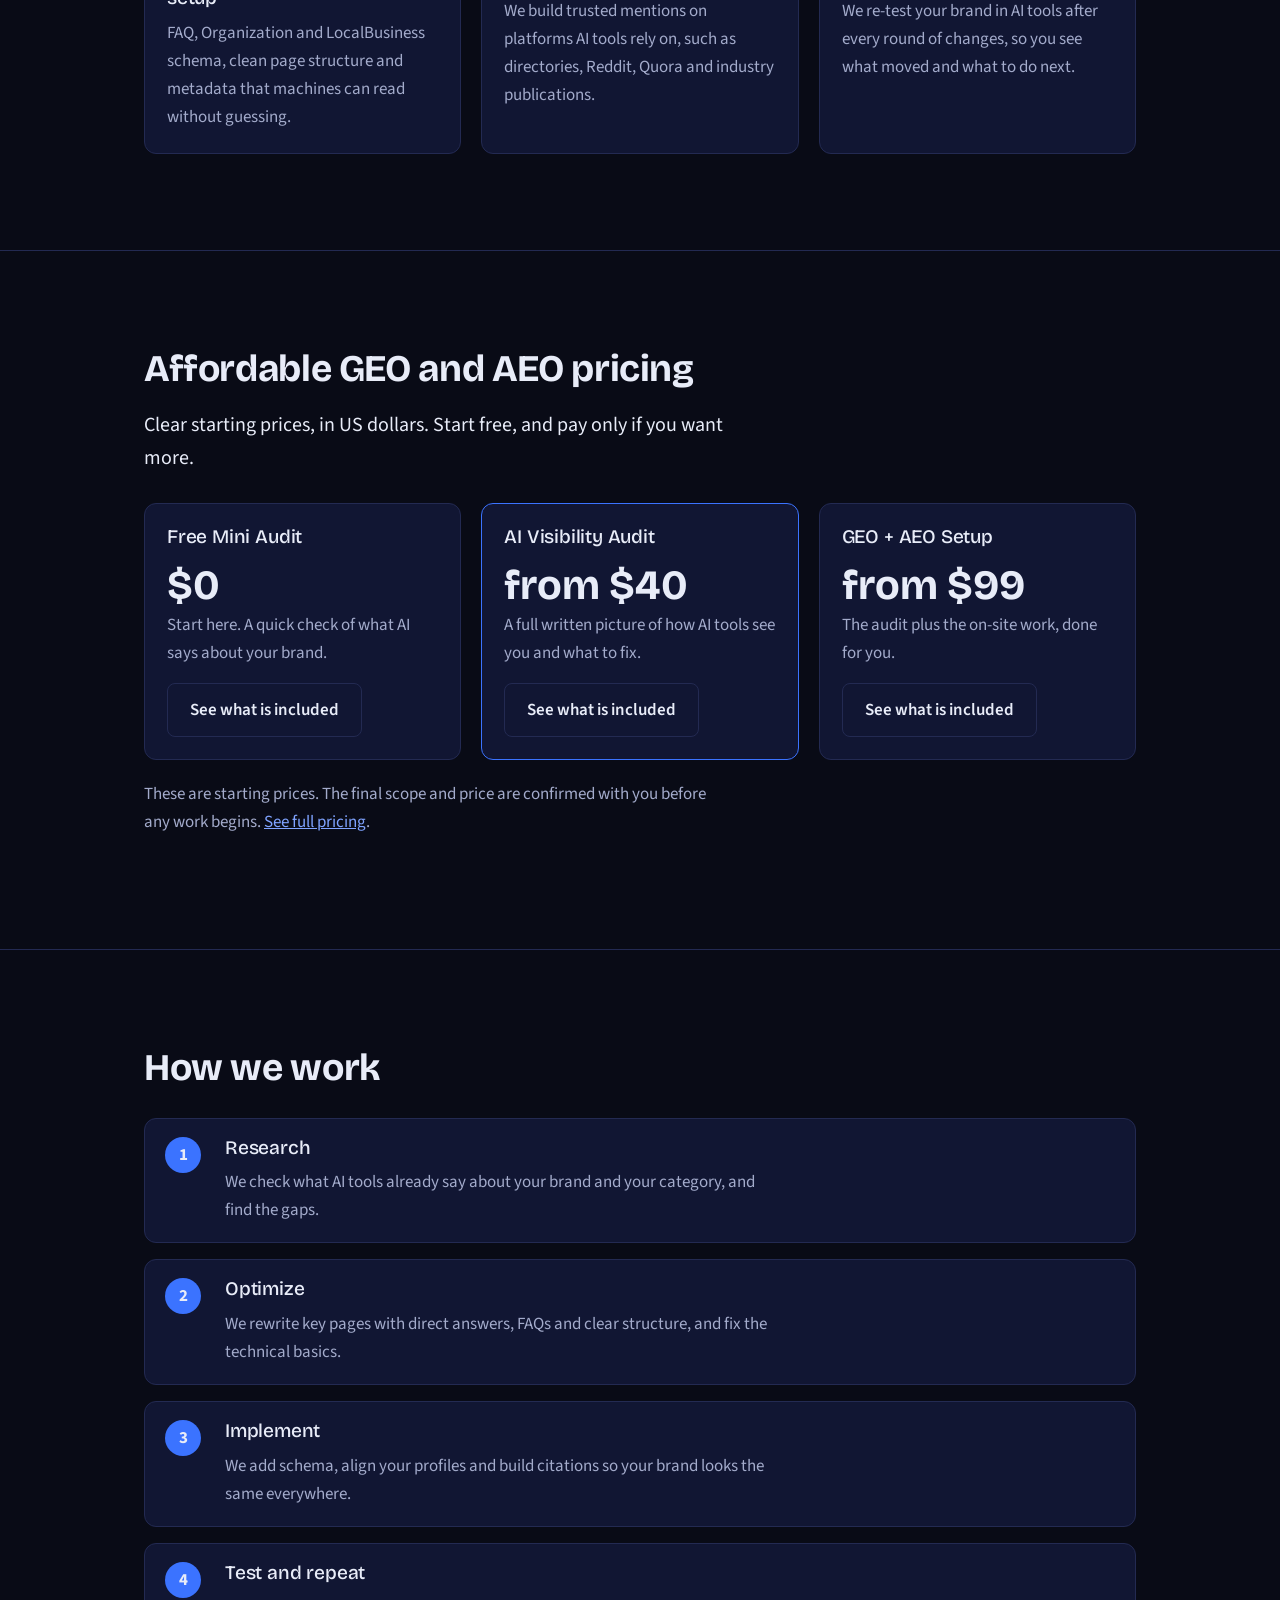
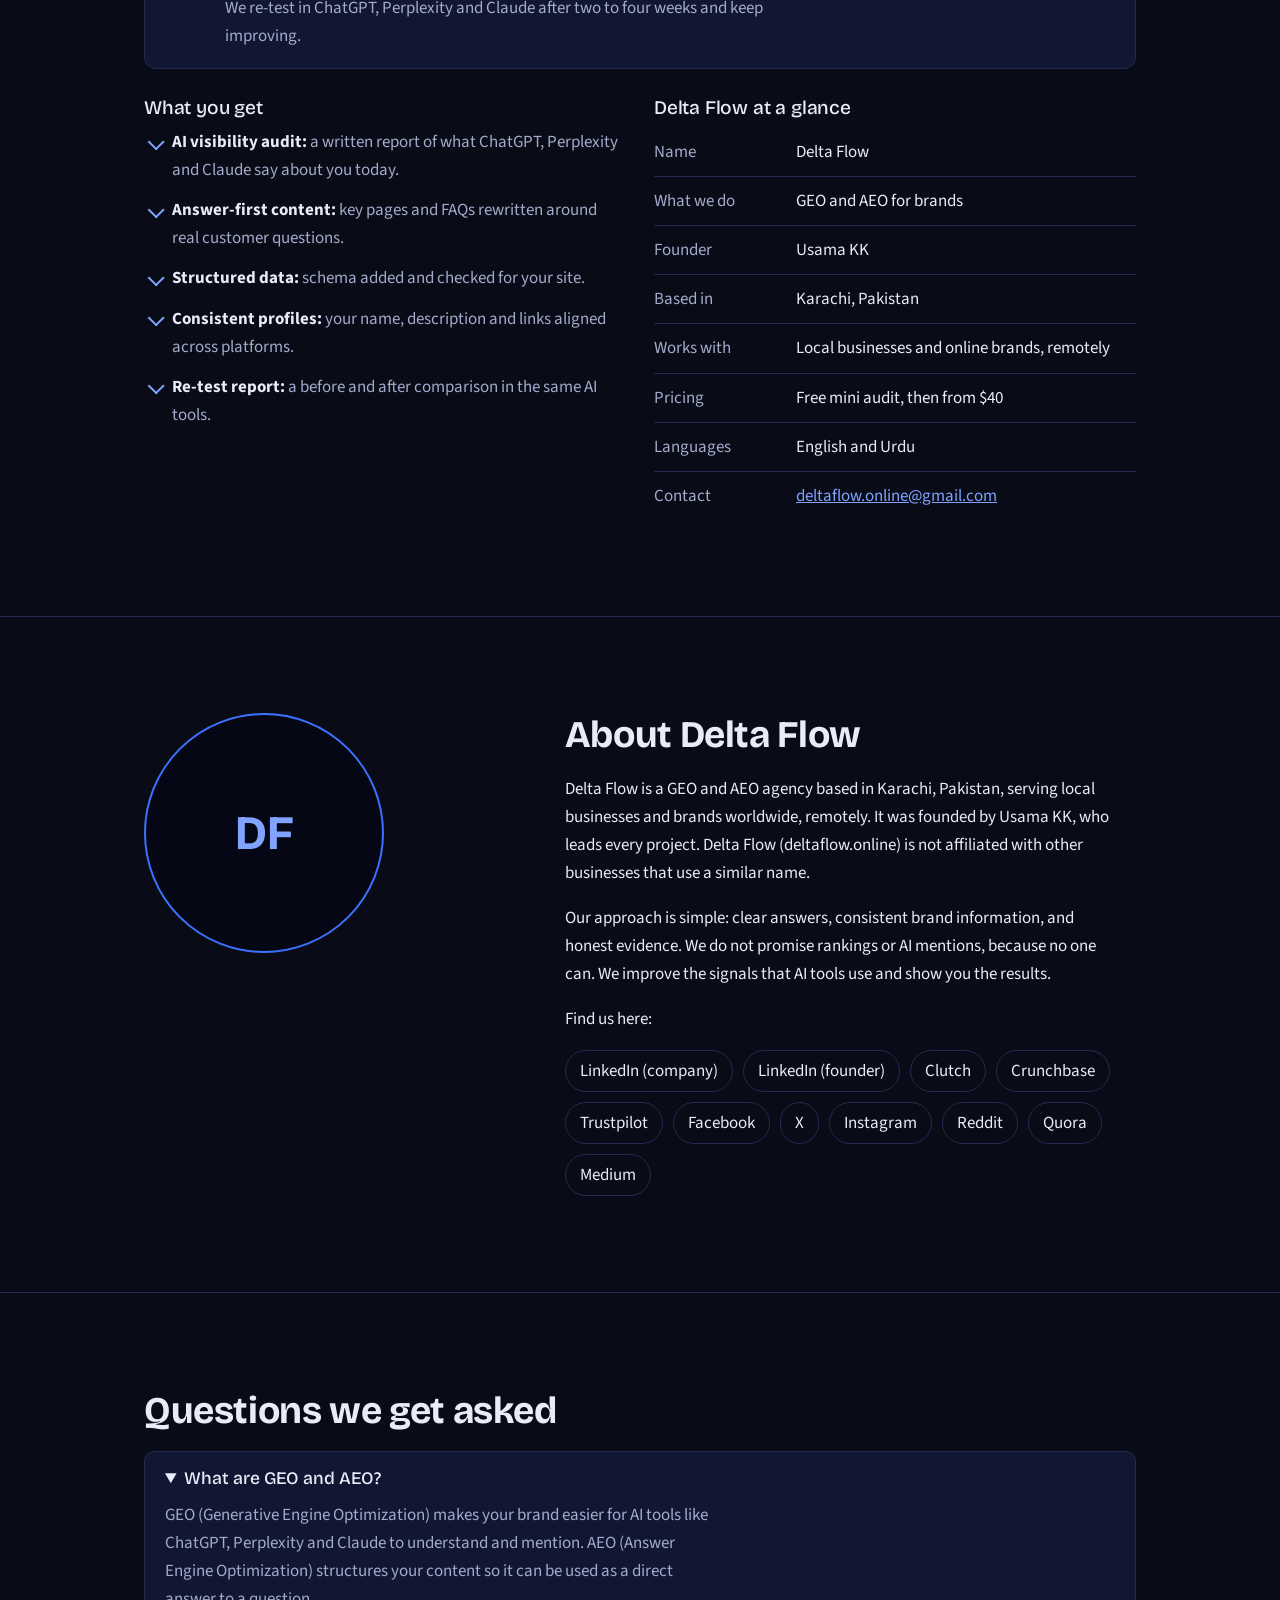
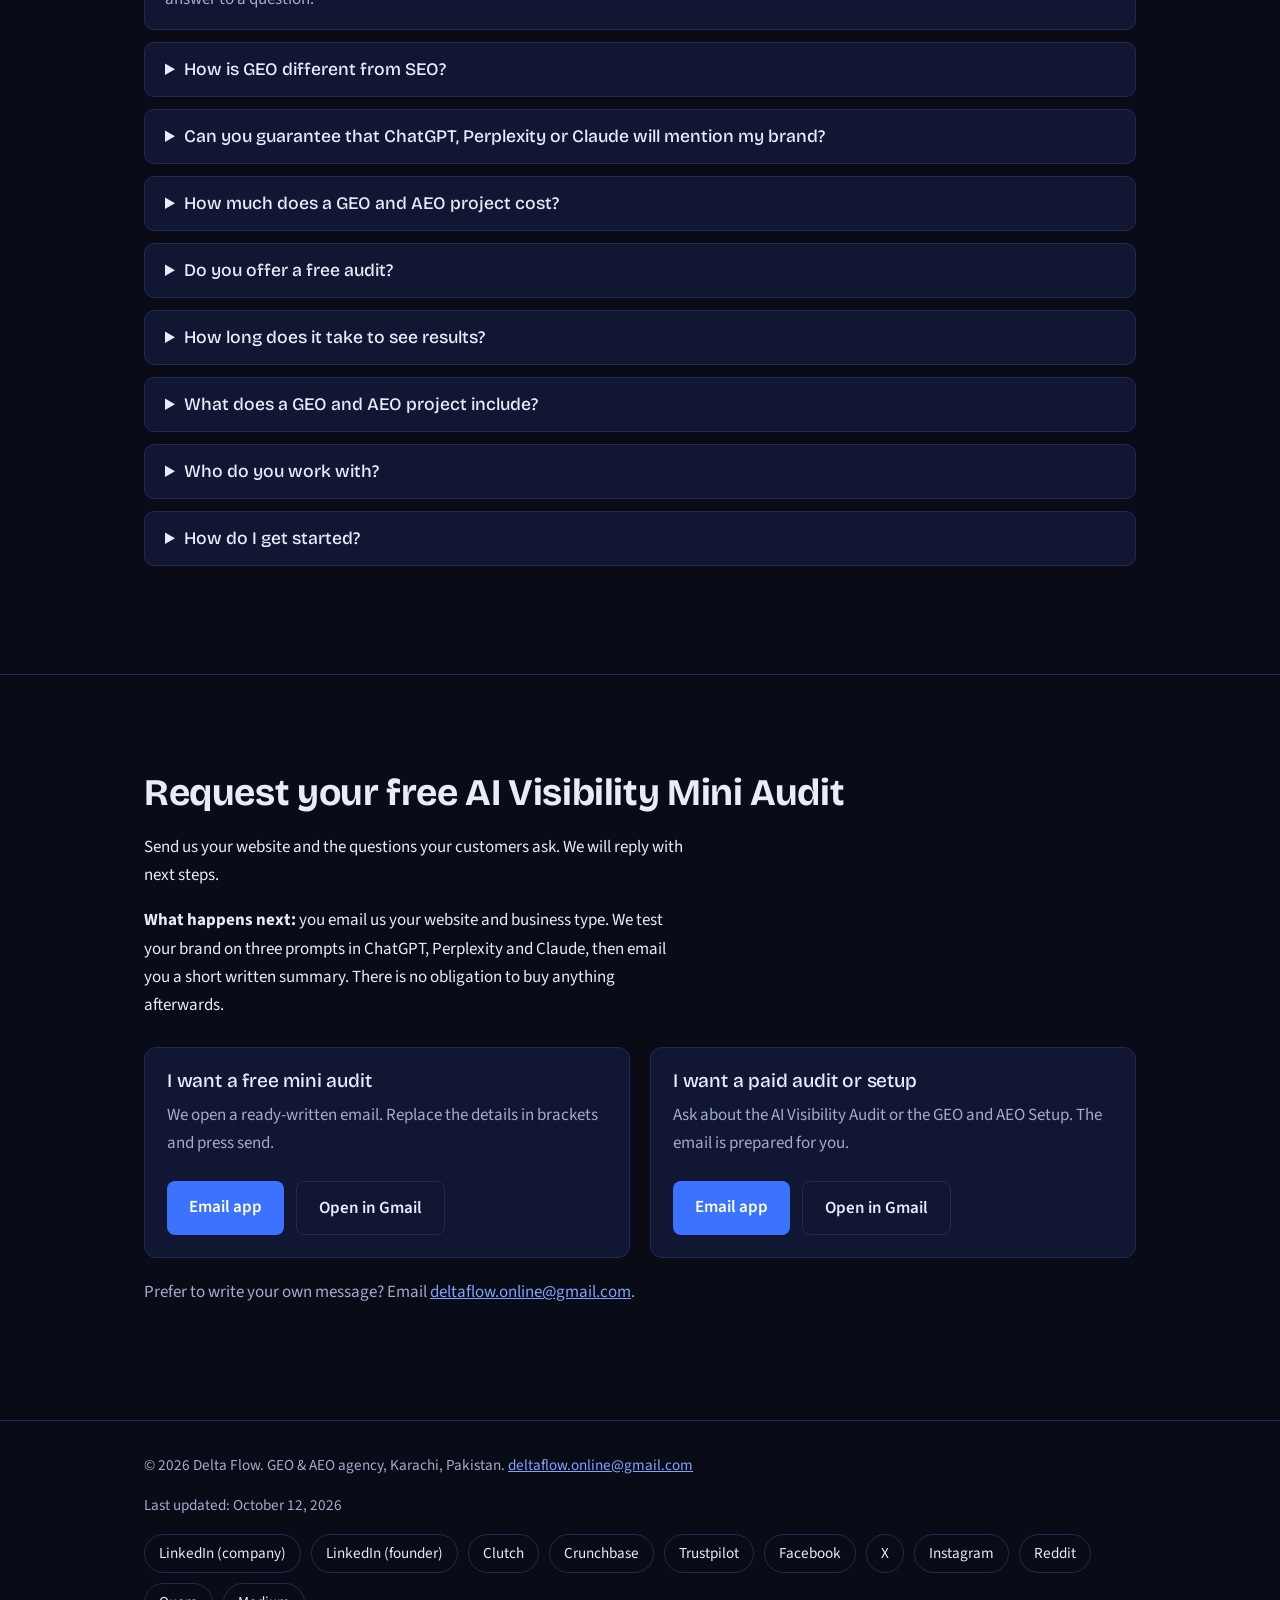
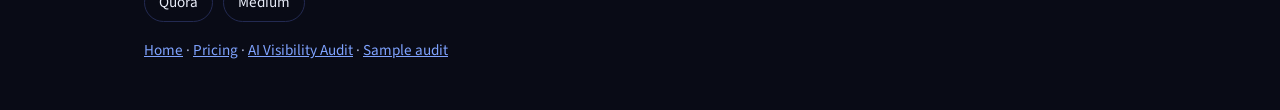
==== commit aab9b837: "Add files via upload" ====
--- a/index.html
+++ b/index.html
@@ -3,8 +3,8 @@
 <head>
 <meta charset="utf-8">
 <meta name="viewport" content="width=device-width, initial-scale=1">
-<title>Delta Flow — GEO &amp; AEO Agency | Get Cited in ChatGPT, Perplexity &amp; Claude</title>
-<meta name="description" content="Delta Flow is a GEO and AEO agency in Karachi, Pakistan. We help brands get found, understood and cited by AI search tools like ChatGPT, Perplexity and Claude. Free mini audit, paid plans from $40.">
+<title>Delta Flow — GEO &amp; AEO Agency | Get Cited by AI</title>
+<meta name="description" content="Delta Flow is a GEO and AEO agency in Karachi helping brands get cited by ChatGPT, Perplexity and Claude. Free mini audit, plans from $40.">
 <link rel="canonical" href="https://deltaflow.online/">
 <meta name="robots" content="index, follow, max-snippet:-1, max-image-preview:large">
 <meta name="author" content="Usama KK">
@@ -14,15 +14,15 @@
 <meta property="og:type" content="website">
 <meta property="og:site_name" content="Delta Flow">
 <meta property="og:locale" content="en_US">
-<meta property="og:title" content="Delta Flow — GEO &amp; AEO Agency | Get Cited in ChatGPT, Perplexity &amp; Claude">
-<meta property="og:description" content="Delta Flow is a GEO and AEO agency in Karachi, Pakistan. We help brands get found, understood and cited by AI search tools like ChatGPT, Perplexity and Claude. Free mini audit, paid plans from $40.">
+<meta property="og:title" content="Delta Flow — GEO &amp; AEO Agency | Get Cited by AI">
+<meta property="og:description" content="Delta Flow is a GEO and AEO agency in Karachi helping brands get cited by ChatGPT, Perplexity and Claude. Free mini audit, plans from $40.">
 <meta property="og:url" content="https://deltaflow.online/">
 <meta property="og:image" content="https://deltaflow.online/logo.png">
 <meta property="og:image:alt" content="Delta Flow logo">
 <meta name="twitter:card" content="summary">
 <meta name="twitter:site" content="@DeltaFlowGEO">
-<meta name="twitter:title" content="Delta Flow — GEO &amp; AEO Agency | Get Cited in ChatGPT, Perplexity &amp; Claude">
-<meta name="twitter:description" content="Delta Flow is a GEO and AEO agency in Karachi, Pakistan. We help brands get found, understood and cited by AI search tools like ChatGPT, Perplexity and Claude. Free mini audit, paid plans from $40.">
+<meta name="twitter:title" content="Delta Flow — GEO &amp; AEO Agency | Get Cited by AI">
+<meta name="twitter:description" content="Delta Flow is a GEO and AEO agency in Karachi helping brands get cited by ChatGPT, Perplexity and Claude. Free mini audit, plans from $40.">
 <meta name="twitter:image" content="https://deltaflow.online/logo.png">
 <link rel="preconnect" href="https://fonts.googleapis.com">
 <link rel="preconnect" href="https://fonts.gstatic.com" crossorigin>
@@ -153,6 +153,8 @@
    "sameAs": [
     "https://www.linkedin.com/company/deltaflow-online/",
     "https://clutch.co/profile/delta-flow",
+    "https://www.crunchbase.com/organization/delta-flow-e83e",
+    "https://www.trustpilot.com/review/deltaflow.online",
     "https://www.facebook.com/profile.php?id=61595238053242",
     "https://x.com/DeltaFlowGEO",
     "https://www.instagram.com/deltaflowgeo/",
@@ -213,7 +215,7 @@
     "@type": "ImageObject",
     "url": "https://deltaflow.online/logo.png"
    },
-   "dateModified": "2026-10-08"
+   "dateModified": "2026-10-12"
   },
   {
    "@type": "FAQPage",
@@ -280,7 +282,7 @@
      "name": "Who do you work with?",
      "acceptedAnswer": {
       "@type": "Answer",
-      "text": "Delta Flow takes on projects for small and local businesses, such as restaurants and cafes in Karachi, as well as service providers and online brands worldwide. We are a GEO and AEO agency based in Karachi, Pakistan, and work fully remotely. Each project starts with an AI visibility audit."
+      "text": "Delta Flow takes on projects for small and local businesses in Karachi, such as restaurants and cafes, and for B2B exporters, manufacturers and medical suppliers, as well as service providers and online brands worldwide. We are a GEO and AEO agency based in Karachi, Pakistan, and work fully remotely. Each project starts with an AI visibility audit."
      }
     },
     {
@@ -305,7 +307,7 @@
 <h1>When customers ask AI for the best, your brand should be the answer.</h1>
 <p class="lead">Delta Flow is a GEO and AEO agency in Karachi. We help brands get found, understood and cited by ChatGPT, Perplexity and Claude.</p>
 <p>Generative Engine Optimization and Answer Engine Optimization are what we do every day, not a side service. Start with a free mini audit, or see our starting prices.</p>
-<div class="cta"><a class="btn" href="#contact">Get a free mini audit</a><a class="btn alt" href="/pricing.html">See pricing</a></div>
+<div class="cta"><a class="btn" href="#contact">Request Your Free AI Visibility Mini Audit</a><a class="btn alt" href="/pricing.html">See pricing</a></div>
 </div>
 <aside class="qa" aria-label="Illustration of an AI answer"><small>Illustration: how an AI answer can cite a brand</small>
 <div class="q">Which agency can help my business show up in AI search?</div>
@@ -315,9 +317,9 @@
 <h2>Why this matters: buyers ask AI before they ask Google</h2>
 <p class="lede">More people now start their research by asking ChatGPT, Perplexity or Claude a full question and reading one written answer.</p>
 <div class="stats" role="list">
-<div class="stat" role="listitem"><p class="num">2.5B+</p><p class="what">prompts sent to ChatGPT every day</p><a class="src" href="https://techcrunch.com/2025/07/21/chatgpt-users-send-2-5-billion-prompts-a-day/" target="_blank" rel="noopener">OpenAI, 2025</a></div>
-<div class="stat" role="listitem"><p class="num">1B+</p><p class="what">people use ChatGPT every week</p><a class="src" href="https://cryptobriefing.com/chatgpt-one-billion-weekly-users/" target="_blank" rel="noopener">OpenAI, 2026</a></div>
-<div class="stat" role="listitem"><p class="num">2.5B+</p><p class="what">people reached every month by Google AI Overviews</p><a class="src" href="https://www.digitalinformationworld.com/2026/06/google-says-ai-overviews-has-over-25.html" target="_blank" rel="noopener">Google, 2026</a></div>
+<div class="stat" role="listitem"><p class="num">2.5B+</p><p class="what">prompts sent to ChatGPT every day</p><a class="src" href="https://techcrunch.com/2025/07/21/chatgpt-users-send-2-5-billion-prompts-a-day/" target="_blank" rel="noopener">OpenAI via TechCrunch, 2025</a></div>
+<div class="stat" role="listitem"><p class="num">1B+</p><p class="what">people use ChatGPT every week</p><a class="src" href="https://cryptobriefing.com/chatgpt-one-billion-weekly-users/" target="_blank" rel="noopener">OpenAI via CryptoBriefing, 2026</a></div>
+<div class="stat" role="listitem"><p class="num">2.5B+</p><p class="what">people reached every month by Google AI Overviews</p><a class="src" href="https://www.digitalinformationworld.com/2026/06/google-says-ai-overviews-has-over-25.html" target="_blank" rel="noopener">Google via Digital Information World, 2026</a></div>
 <div class="stat" role="listitem"><p class="num">71%</p><p class="what">of B2B software buyers rely on AI chatbots in their research</p><a class="src" href="https://company.g2.com/news/g2-research-the-answer-economy" target="_blank" rel="noopener">G2, 2026</a></div>
 </div>
 <p class="stats-note">Each of these people gets an answer. Whether your brand is in it depends on how clearly AI tools can understand and verify you.</p>
@@ -343,7 +345,7 @@
 <h2>What we do</h2>
 <p>Every service is built around one goal: make it easy for AI tools to understand your brand and trust it enough to mention it.</p>
 <div class="grid">
-<article class="card"><h3>AI visibility audit</h3><p>We test your brand in ChatGPT, Perplexity and Claude, see who appears instead of you, and list exactly what to fix.</p></article>
+<article class="card"><h3>AI visibility audit</h3><p>We test your brand in ChatGPT, Perplexity and Claude, see who appears instead of you, and list exactly what to fix. <a href="/ai-visibility-audit.html">How the audit works</a> or <a href="/sample-audit.html">see a sample audit</a>.</p></article>
 <article class="card"><h3>Generative Engine Optimization</h3><p>We make your brand, services and expertise clear and consistent across your website and profiles, so AI tools describe you correctly.</p></article>
 <article class="card"><h3>Answer Engine Optimization</h3><p>We turn real customer questions into direct, answer-first pages with clear headings, FAQs and short, quotable answers.</p></article>
 <article class="card"><h3>Structured data and technical setup</h3><p>FAQ, Organization and LocalBusiness schema, clean page structure and metadata that machines can read without guessing.</p></article>
@@ -384,17 +386,18 @@
 <section id="about"><div class="wrap about">
 <div class="badge" aria-hidden="true">DF</div>
 <div><h2>About Delta Flow</h2>
-<p>Delta Flow is a GEO and AEO agency based in Karachi, Pakistan, working with local businesses and brands worldwide. It was founded by Usama KK, who leads every project.</p>
+<p>Delta Flow is a GEO and AEO agency based in Karachi, Pakistan, serving local businesses and brands worldwide, remotely. It was founded by Usama KK, who leads every project. Delta Flow (deltaflow.online) is not affiliated with other businesses that use a similar name.</p>
 <p>Our approach is simple: clear answers, consistent brand information, and honest evidence. We do not promise rankings or AI mentions, because no one can. We improve the signals that AI tools use and show you the results.</p>
-<p>Find us here:</p><ul class="social"><li><a href="https://www.linkedin.com/company/deltaflow-online/" rel="me noopener">LinkedIn (company)</a></li><li><a href="https://www.linkedin.com/in/usama-kk-deltaflow/" rel="me noopener">LinkedIn (founder)</a></li><li><a href="https://clutch.co/profile/delta-flow" rel="me noopener">Clutch</a></li><li><a href="https://www.facebook.com/profile.php?id=61595238053242" rel="me noopener">Facebook</a></li><li><a href="https://x.com/DeltaFlowGEO" rel="me noopener">X</a></li><li><a href="https://www.instagram.com/deltaflowgeo/" rel="me noopener">Instagram</a></li><li><a href="https://www.reddit.com/user/DeltaFlow-pk/" rel="me noopener">Reddit</a></li><li><a href="https://www.quora.com/profile/Delta-Flow-2" rel="me noopener">Quora</a></li><li><a href="https://medium.com/@deltaflow.online" rel="me noopener">Medium</a></li></ul></div></div></section>
+<p>Find us here:</p><ul class="social"><li><a href="https://www.linkedin.com/company/deltaflow-online/" rel="me noopener">LinkedIn (company)</a></li><li><a href="https://www.linkedin.com/in/usama-kk-deltaflow/" rel="me noopener">LinkedIn (founder)</a></li><li><a href="https://clutch.co/profile/delta-flow" rel="me noopener">Clutch</a></li><li><a href="https://www.crunchbase.com/organization/delta-flow-e83e" rel="me noopener">Crunchbase</a></li><li><a href="https://www.trustpilot.com/review/deltaflow.online" rel="me noopener">Trustpilot</a></li><li><a href="https://www.facebook.com/profile.php?id=61595238053242" rel="me noopener">Facebook</a></li><li><a href="https://x.com/DeltaFlowGEO" rel="me noopener">X</a></li><li><a href="https://www.instagram.com/deltaflowgeo/" rel="me noopener">Instagram</a></li><li><a href="https://www.reddit.com/user/DeltaFlow-pk/" rel="me noopener">Reddit</a></li><li><a href="https://www.quora.com/profile/Delta-Flow-2" rel="me noopener">Quora</a></li><li><a href="https://medium.com/@deltaflow.online" rel="me noopener">Medium</a></li></ul></div></div></section>
 
 <section id="faq"><div class="wrap"><h2>Questions we get asked</h2>
-<details open><summary>What are GEO and AEO?</summary><p>GEO (Generative Engine Optimization) makes your brand easier for AI tools like ChatGPT, Perplexity and Claude to understand and mention. AEO (Answer Engine Optimization) structures your content so it can be used as a direct answer to a question.</p></details><details><summary>How is GEO different from SEO?</summary><p>SEO aims to rank pages in a list of search results. GEO and AEO aim to make your brand and answers part of the AI-written response itself, which depends more on clear answers, consistent brand information and trusted mentions across the web.</p></details><details><summary>Can you guarantee that ChatGPT, Perplexity or Claude will mention my brand?</summary><p>No. No one, including Delta Flow, can guarantee that ChatGPT, Perplexity or Claude will mention a brand. We improve what is within your control: clarity, structure, evidence, consistency and trusted mentions. We also test your brand in these AI tools before and after the work to measure what changed.</p></details><details><summary>How much does a GEO and AEO project cost?</summary><p>Delta Flow publishes starting prices. The Free Mini Audit costs nothing, the AI Visibility Audit starts from $40 and the GEO and AEO Setup starts from $99. The final price depends on the size of your website and the scope of work, and we confirm it with you before any work begins.</p></details><details><summary>Do you offer a free audit?</summary><p>Yes. The Free Mini Audit tests your brand on three prompts in ChatGPT, Perplexity and Claude and sends a short written summary by email. There is no obligation to buy anything afterwards.</p></details><details><summary>How long does it take to see results?</summary><p>On-page and profile changes are usually completed in the first few weeks. AI tools update on their own schedule, so we re-test after two to four weeks and report what changed. We do not promise a specific date for AI mentions.</p></details><details><summary>What does a GEO and AEO project include?</summary><p>A Delta Flow GEO and AEO project starts with an AI visibility audit. It then covers answer-first content, FAQ and structured data, brand consistency across profiles, citation building on trusted platforms, and re-testing in ChatGPT, Claude and Perplexity to track whether your brand is mentioned.</p></details><details><summary>Who do you work with?</summary><p>Delta Flow takes on projects for small and local businesses, such as restaurants and cafes in Karachi, as well as service providers and online brands worldwide. We are a GEO and AEO agency based in Karachi, Pakistan, and work fully remotely. Each project starts with an AI visibility audit.</p></details><details><summary>How do I get started?</summary><p>To get started, email deltaflow.online@gmail.com with your website address and the questions your customers usually ask. Delta Flow will review your site and reply with the next steps. Please include your business type and main goal so the reply can be specific.</p></details>
+<details open><summary>What are GEO and AEO?</summary><p>GEO (Generative Engine Optimization) makes your brand easier for AI tools like ChatGPT, Perplexity and Claude to understand and mention. AEO (Answer Engine Optimization) structures your content so it can be used as a direct answer to a question.</p></details><details><summary>How is GEO different from SEO?</summary><p>SEO aims to rank pages in a list of search results. GEO and AEO aim to make your brand and answers part of the AI-written response itself, which depends more on clear answers, consistent brand information and trusted mentions across the web.</p></details><details><summary>Can you guarantee that ChatGPT, Perplexity or Claude will mention my brand?</summary><p>No. No one, including Delta Flow, can guarantee that ChatGPT, Perplexity or Claude will mention a brand. We improve what is within your control: clarity, structure, evidence, consistency and trusted mentions. We also test your brand in these AI tools before and after the work to measure what changed.</p></details><details><summary>How much does a GEO and AEO project cost?</summary><p>Delta Flow publishes starting prices. The Free Mini Audit costs nothing, the AI Visibility Audit starts from $40 and the GEO and AEO Setup starts from $99. The final price depends on the size of your website and the scope of work, and we confirm it with you before any work begins.</p></details><details><summary>Do you offer a free audit?</summary><p>Yes. The Free Mini Audit tests your brand on three prompts in ChatGPT, Perplexity and Claude and sends a short written summary by email. There is no obligation to buy anything afterwards.</p></details><details><summary>How long does it take to see results?</summary><p>On-page and profile changes are usually completed in the first few weeks. AI tools update on their own schedule, so we re-test after two to four weeks and report what changed. We do not promise a specific date for AI mentions.</p></details><details><summary>What does a GEO and AEO project include?</summary><p>A Delta Flow GEO and AEO project starts with an AI visibility audit. It then covers answer-first content, FAQ and structured data, brand consistency across profiles, citation building on trusted platforms, and re-testing in ChatGPT, Claude and Perplexity to track whether your brand is mentioned.</p></details><details><summary>Who do you work with?</summary><p>Delta Flow takes on projects for small and local businesses in Karachi, such as restaurants and cafes, and for B2B exporters, manufacturers and medical suppliers, as well as service providers and online brands worldwide. We are a GEO and AEO agency based in Karachi, Pakistan, and work fully remotely. Each project starts with an AI visibility audit.</p></details><details><summary>How do I get started?</summary><p>To get started, email deltaflow.online@gmail.com with your website address and the questions your customers usually ask. Delta Flow will review your site and reply with the next steps. Please include your business type and main goal so the reply can be specific.</p></details>
 </div></section>
 
 <section id="contact"><div class="wrap">
-<h2>Start with a free mini audit</h2>
+<h2>Request your free AI Visibility Mini Audit</h2>
 <p>Send us your website and the questions your customers ask. We will reply with next steps.</p>
+<p><strong>What happens next:</strong> you email us your website and business type. We test your brand on three prompts in ChatGPT, Perplexity and Claude, then email you a short written summary. There is no obligation to buy anything afterwards.</p>
 <div class="grid">
 <article class="card"><h3>I want a free mini audit</h3><p>We open a ready-written email. Replace the details in brackets and press send.</p><div class="cta"><a class="btn" href="mailto:deltaflow.online@gmail.com?subject=Free%20Mini%20Audit%20request&amp;body=Hello%20Delta%20Flow%20team%2C%0A%0AI%20would%20like%20a%20free%20mini%20audit.%0A%0AWebsite%3A%20%5Byour%20website%20link%5D%0ABusiness%20name%3A%20%5Byour%20business%20name%5D%0ACity%20and%20country%3A%20%5Byour%20city%20and%20country%5D%0AMain%20services%3A%20%5Bwhat%20you%20sell%20or%20offer%5D%0A%0AThank%20you%2C%0A%5Byour%20name%5D">Email app</a> <a class="btn alt" href="https://mail.google.com/mail/?view=cm&amp;fs=1&amp;to=deltaflow.online@gmail.com&amp;su=Free%20Mini%20Audit%20request&amp;body=Hello%20Delta%20Flow%20team%2C%0A%0AI%20would%20like%20a%20free%20mini%20audit.%0A%0AWebsite%3A%20%5Byour%20website%20link%5D%0ABusiness%20name%3A%20%5Byour%20business%20name%5D%0ACity%20and%20country%3A%20%5Byour%20city%20and%20country%5D%0AMain%20services%3A%20%5Bwhat%20you%20sell%20or%20offer%5D%0A%0AThank%20you%2C%0A%5Byour%20name%5D" target="_blank" rel="noopener">Open in Gmail</a></div></article>
 <article class="card"><h3>I want a paid audit or setup</h3><p>Ask about the AI Visibility Audit or the GEO and AEO Setup. The email is prepared for you.</p><div class="cta"><a class="btn" href="mailto:deltaflow.online@gmail.com?subject=AI%20Visibility%20Audit%20request&amp;body=Hello%20Delta%20Flow%20team%2C%0A%0AI%20would%20like%20an%20AI%20Visibility%20Audit.%0A%0AWebsite%3A%20%5Byour%20website%20link%5D%0ABusiness%20name%3A%20%5Byour%20business%20name%5D%0ACity%20and%20country%3A%20%5Byour%20city%20and%20country%5D%0AMain%20services%3A%20%5Bwhat%20you%20sell%20or%20offer%5D%0A%0AThank%20you%2C%0A%5Byour%20name%5D">Email app</a> <a class="btn alt" href="https://mail.google.com/mail/?view=cm&amp;fs=1&amp;to=deltaflow.online@gmail.com&amp;su=AI%20Visibility%20Audit%20request&amp;body=Hello%20Delta%20Flow%20team%2C%0A%0AI%20would%20like%20an%20AI%20Visibility%20Audit.%0A%0AWebsite%3A%20%5Byour%20website%20link%5D%0ABusiness%20name%3A%20%5Byour%20business%20name%5D%0ACity%20and%20country%3A%20%5Byour%20city%20and%20country%5D%0AMain%20services%3A%20%5Bwhat%20you%20sell%20or%20offer%5D%0A%0AThank%20you%2C%0A%5Byour%20name%5D" target="_blank" rel="noopener">Open in Gmail</a></div></article>
@@ -404,9 +407,9 @@
 </main>
 <footer><div class="wrap">
 <p>© 2026 Delta Flow. GEO &amp; AEO agency, Karachi, Pakistan. <a href="mailto:deltaflow.online@gmail.com">deltaflow.online@gmail.com</a></p>
-<p>Last updated: <time datetime="2026-10-08">October 8, 2026</time></p>
-<ul class="social"><li><a href="https://www.linkedin.com/company/deltaflow-online/" rel="me noopener">LinkedIn (company)</a></li><li><a href="https://www.linkedin.com/in/usama-kk-deltaflow/" rel="me noopener">LinkedIn (founder)</a></li><li><a href="https://clutch.co/profile/delta-flow" rel="me noopener">Clutch</a></li><li><a href="https://www.facebook.com/profile.php?id=61595238053242" rel="me noopener">Facebook</a></li><li><a href="https://x.com/DeltaFlowGEO" rel="me noopener">X</a></li><li><a href="https://www.instagram.com/deltaflowgeo/" rel="me noopener">Instagram</a></li><li><a href="https://www.reddit.com/user/DeltaFlow-pk/" rel="me noopener">Reddit</a></li><li><a href="https://www.quora.com/profile/Delta-Flow-2" rel="me noopener">Quora</a></li><li><a href="https://medium.com/@deltaflow.online" rel="me noopener">Medium</a></li></ul>
-<p style="margin-top:16px"><a href="/">Home</a> · <a href="/pricing.html">Pricing</a></p>
+<p>Last updated: <time datetime="2026-10-12">October 12, 2026</time></p>
+<ul class="social"><li><a href="https://www.linkedin.com/company/deltaflow-online/" rel="me noopener">LinkedIn (company)</a></li><li><a href="https://www.linkedin.com/in/usama-kk-deltaflow/" rel="me noopener">LinkedIn (founder)</a></li><li><a href="https://clutch.co/profile/delta-flow" rel="me noopener">Clutch</a></li><li><a href="https://www.crunchbase.com/organization/delta-flow-e83e" rel="me noopener">Crunchbase</a></li><li><a href="https://www.trustpilot.com/review/deltaflow.online" rel="me noopener">Trustpilot</a></li><li><a href="https://www.facebook.com/profile.php?id=61595238053242" rel="me noopener">Facebook</a></li><li><a href="https://x.com/DeltaFlowGEO" rel="me noopener">X</a></li><li><a href="https://www.instagram.com/deltaflowgeo/" rel="me noopener">Instagram</a></li><li><a href="https://www.reddit.com/user/DeltaFlow-pk/" rel="me noopener">Reddit</a></li><li><a href="https://www.quora.com/profile/Delta-Flow-2" rel="me noopener">Quora</a></li><li><a href="https://medium.com/@deltaflow.online" rel="me noopener">Medium</a></li></ul>
+<p style="margin-top:16px"><a href="/">Home</a> · <a href="/pricing.html">Pricing</a> · <a href="/ai-visibility-audit.html">AI Visibility Audit</a> · <a href="/sample-audit.html">Sample audit</a></p>
 </div></footer>
 </body>
 </html>
